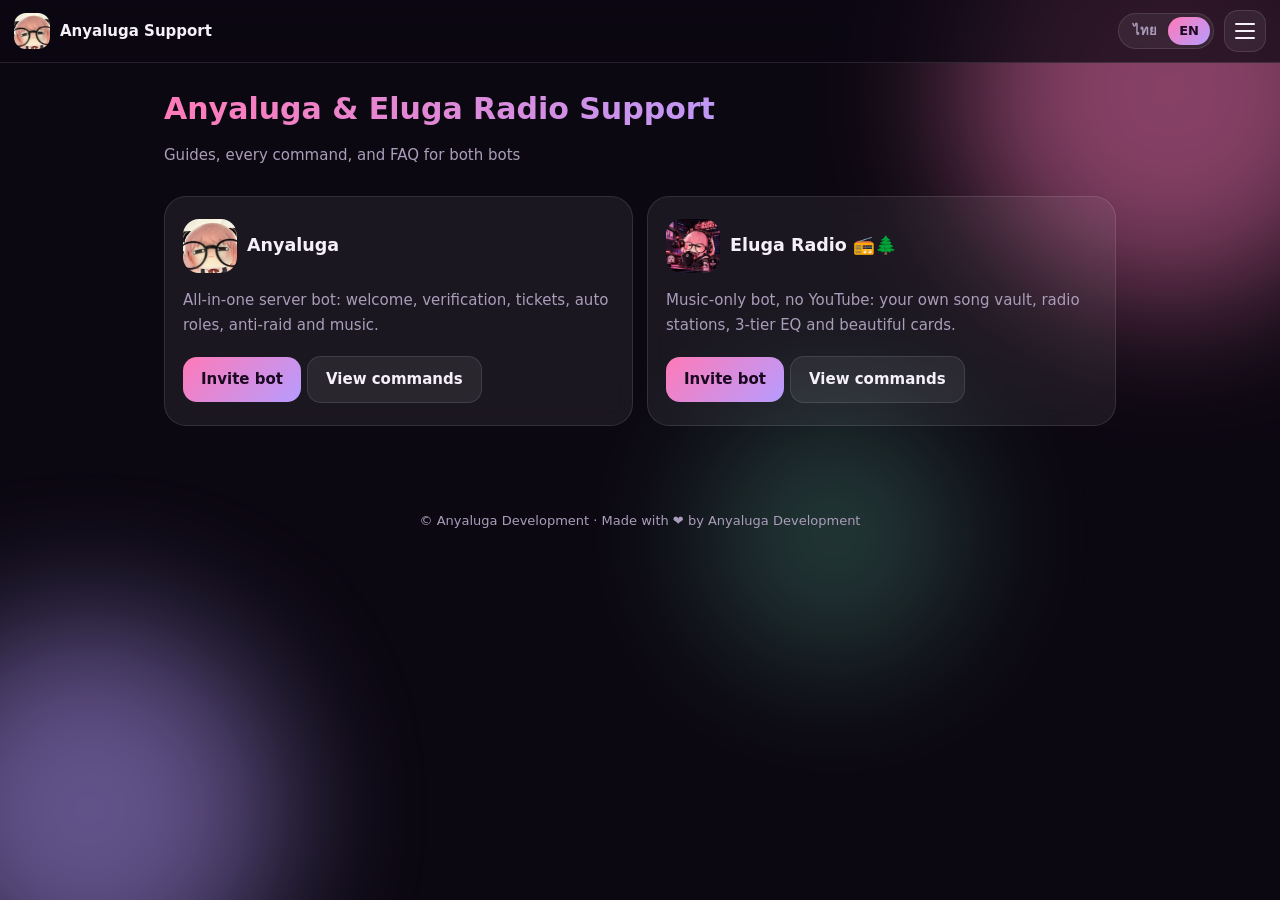
==== index.html @ 267abc9c "Add files via upload" ====
<!doctype html><html lang="th"><head><meta charset="utf-8"><meta name="viewport" content="width=device-width,initial-scale=1,viewport-fit=cover"><title>Anyaluga Support</title>
<link rel="icon" href="[data-uri]">
<style>
:root{--bg:#0c0812;--g:#ffffff10;--ln:#ffffff1c;--t:#f6f0fb;--m:#aa9dba;--a:#ff7ab8;--a2:#b69cff;--b:#7cf0c4;box-sizing:border-box}
*{box-sizing:border-box;-webkit-tap-highlight-color:transparent}html{scroll-behavior:smooth;height:100%}
body{margin:0;min-height:100%;background:var(--bg);color:var(--t);font:15px/1.65 system-ui,"Noto Sans Thai",sans-serif;overflow-x:hidden}
.bg{position:fixed;inset:0;z-index:-1;overflow:hidden}.bg i{position:absolute;border-radius:50%;filter:blur(70px);opacity:.5;animation:fl 16s ease-in-out infinite alternate}
.bg i:nth-child(1){width:420px;height:420px;background:#ff7ab8;top:-120px;right:-100px}.bg i:nth-child(2){width:380px;height:380px;background:#b69cff;bottom:-100px;left:-100px;animation-delay:-5s}.bg i:nth-child(3){width:260px;height:260px;background:#7cf0c4;top:45%;left:55%;opacity:.22;animation-delay:-9s}
@keyframes fl{to{transform:translate(-60px,50px) scale(1.18)}}
@keyframes in{from{opacity:0;transform:translateY(20px);filter:blur(6px)}to{opacity:1;transform:none;filter:none}}
@keyframes sh{to{background-position:200% 0}}@keyframes bob{50%{transform:translateY(-6px) rotate(-2deg)}}
header{position:fixed;top:0;left:0;right:0;z-index:30;display:flex;align-items:center;gap:10px;padding:calc(10px + env(safe-area-inset-top,0px)) 14px 10px;background:#0c0812b8;backdrop-filter:blur(16px);border-bottom:1px solid var(--ln)}
header .br{display:flex;align-items:center;gap:10px;font-weight:700;margin-right:auto;color:var(--t);text-decoration:none}header .br img{width:36px;height:36px;border-radius:12px;animation:bob 4s ease-in-out infinite}
#lang{display:flex;border:1px solid var(--ln);border-radius:99px;background:var(--g);padding:3px;cursor:pointer;color:var(--t);font:inherit}#lang b{padding:3px 11px;border-radius:99px;font-size:13px;color:var(--m);transition:.3s}#lang b.on{background:linear-gradient(135deg,var(--a),var(--a2));color:#1a0820}
#menu{width:42px;height:42px;border-radius:14px;border:1px solid var(--ln);background:var(--g);display:grid;place-content:center;gap:5px;cursor:pointer}#menu s{display:block;width:20px;height:2px;border-radius:2px;background:var(--t);transition:.35s}
.m #menu s:nth-child(1){transform:translateY(7px) rotate(45deg)}.m #menu s:nth-child(2){opacity:0}.m #menu s:nth-child(3){transform:translateY(-7px) rotate(-45deg)}
#drawer{position:fixed;top:0;right:0;bottom:0;width:min(82vw,320px);z-index:40;padding:calc(76px + env(safe-area-inset-top,0px)) 16px 20px;background:#150d1ff2;backdrop-filter:blur(22px);border-left:1px solid var(--ln);transform:translateX(105%);transition:transform .45s cubic-bezier(.2,.8,.2,1);display:flex;flex-direction:column;gap:8px}
.m #drawer{transform:none}#drawer a{display:flex;align-items:center;gap:12px;padding:13px 16px;border-radius:16px;color:var(--t);text-decoration:none;font-weight:600;background:var(--g);border:1px solid transparent;opacity:0;transform:translateX(24px);transition:.4s}
.m #drawer a{opacity:1;transform:none}.m #drawer a:nth-child(2){transition-delay:.05s}.m #drawer a:nth-child(3){transition-delay:.1s}.m #drawer a:nth-child(4){transition-delay:.15s}.m #drawer a:nth-child(5){transition-delay:.2s}
#drawer a.on{border-color:var(--a);background:#ff7ab81f}#drawer a s{text-decoration:none;font-size:20px}
#veil{position:fixed;inset:0;z-index:35;background:#0008;backdrop-filter:blur(3px);opacity:0;pointer-events:none;transition:.4s}.m #veil{opacity:1;pointer-events:auto}
main{max-width:980px;margin:auto;padding:84px 14px 60px}
.pg{display:none}.pg.on{display:block;animation:in .55s cubic-bezier(.2,.8,.2,1)}
.pg.on .card,.pg.on .dc,.pg.on details{animation:in .6s both}.pg.on :is(.card,.dc,details):nth-child(2){animation-delay:.08s}.pg.on :is(.card,.dc,details):nth-child(3){animation-delay:.16s}.pg.on :is(.card,.dc,details):nth-child(4){animation-delay:.24s}
.card{background:var(--g);border:1px solid var(--ln);border-radius:22px;padding:18px;margin:14px 0;backdrop-filter:blur(10px);transition:.35s}.g .card:hover{transform:translateY(-4px);border-color:#ff7ab866;box-shadow:0 14px 40px #ff7ab81f}
h1{font-size:30px;line-height:1.25;margin:.2em 0;background:linear-gradient(90deg,var(--a),var(--a2),var(--b),var(--a));background-size:200% 100%;-webkit-background-clip:text;background-clip:text;color:transparent;animation:sh 6s linear infinite}
h2{margin:.3em 0 .5em}h3{margin:.2em 0;display:flex;align-items:center;gap:10px}.m{color:var(--m)}
.g{display:grid;gap:14px;grid-template-columns:repeat(auto-fit,minmax(270px,1fr))}
.lg{width:54px;height:54px;border-radius:16px;object-fit:cover;animation:bob 4.5s ease-in-out infinite}
.btn{display:inline-block;background:linear-gradient(135deg,var(--a),var(--a2));color:#1a0820;padding:10px 18px;border-radius:14px;text-decoration:none;font-weight:700;margin:4px 6px 4px 0;transition:.3s}.btn:hover{transform:translateY(-2px) scale(1.03);box-shadow:0 8px 24px #ff7ab855}.btn.s{background:var(--g);color:var(--t);border:1px solid var(--ln)}
input{width:100%;padding:13px 15px;border-radius:14px;border:1px solid var(--ln);background:#0005;color:var(--t);font:inherit;margin-top:6px}input:focus{outline:0;border-color:var(--a)}
.cmd{border-top:1px solid #ffffff12;padding:10px 0;animation:in .4s both}.cmd code{color:var(--b);font-weight:700;word-break:break-all}.cmd i{font-style:normal;color:var(--m);font-size:13px}
.tag{font-size:11px;padding:1px 8px;border-radius:9px;background:#ff7ab824;color:var(--a);margin-left:6px}
.chips{display:flex;gap:7px;flex-wrap:wrap;margin:10px 0}.chips button{padding:6px 13px;border-radius:99px;border:1px solid var(--ln);background:var(--g);color:var(--t);cursor:pointer;font:inherit;font-size:13px;transition:.25s}.chips .on{background:linear-gradient(135deg,var(--a),var(--a2));color:#1a0820;border-color:transparent}
.dc{background:var(--g);border:1px solid var(--ln);border-radius:18px;padding:14px;max-width:440px}.dc .bar{border-left:4px solid var(--a);background:#0004;border-radius:8px;padding:10px 12px;margin-top:8px}.dc .u{font-weight:700}
.dc .bt{display:flex;gap:6px;margin-top:10px}.dc .bt span{background:#ffffff1a;border-radius:8px;padding:3px 11px;font-size:13px}.dc .bt .p{background:linear-gradient(135deg,var(--a),var(--a2));color:#1a0820}
.pr{height:5px;background:#ffffff22;border-radius:3px;margin:8px 0;overflow:hidden}.pr i{display:block;width:42%;height:100%;background:linear-gradient(90deg,var(--a),var(--a2));border-radius:3px;animation:pg 5s ease-in-out infinite alternate}@keyframes pg{to{width:88%}}
ol li{margin:7px 0}details summary{cursor:pointer}footer{text-align:center;color:var(--m);padding:10px 14px 40px;font-size:13px}
@media(prefers-reduced-motion:reduce){*{animation:none!important;transition:none!important}}
</style></head><body>
<div class="bg"><i></i><i></i><i></i></div>
<header><a class="br" href="#home"><img src="[data-uri]" alt=""><span>Anyaluga Support</span></a><button id="lang" aria-label="Language"></button><button id="menu" aria-label="Menu"><s></s><s></s><s></s></button></header>
<div id="veil"></div><div id="drawer"><a href="#home"><s>🏠</s><span data-t="nHome"></span></a><a href="#start"><s>🚀</s><span data-t="nStart"></span></a><a href="#cmd"><s>⌨️</s><span data-t="nCmd"></span></a><a href="#faq"><s>💬</s><span data-t="nFaq"></span></a><a href="#contact"><s>📮</s><span data-t="nContact"></span></a></div>
<main>
<section class="pg" id="home"><h1 data-t="h1"></h1><p class="m" data-t="sub"></p>
<div class="g">
<div class="card"><h3><img class="lg" src="[data-uri]">Anyaluga</h3><p class="m" data-t="dA"></p><a class="btn" href="https://discord.com/oauth2/authorize?client_id=1532922436503470170&permissions=271707184&scope=bot%20applications.commands" data-t="inv"></a><a class="btn s" href="#cmd" onclick="pick('A')" data-t="seeCmd"></a></div>
<div class="card"><h3><img class="lg" src="[data-uri]">Eluga Radio 📻🌲</h3><p class="m" data-t="dE"></p><a class="btn" href="https://discord.com/oauth2/authorize?client_id=1552625930252451850&permissions=3196928&scope=bot%20applications.commands" data-t="inv"></a><a class="btn s" href="#cmd" onclick="pick('E')" data-t="seeCmd"></a></div></div></section>

<section class="pg" id="start"><h2 data-t="hStart"></h2>
<div class="g"><div class="card"><h3>🌸 Anyaluga</h3><ol data-l="stA"></ol></div><div class="card"><h3>📻 Eluga Radio</h3><ol data-l="stE"></ol></div></div>
<h2 data-t="hDemo"></h2><p class="m" data-t="demoNote"></p>
<div class="g">
<div class="dc"><span class="u">🌸 Anyaluga</span> <small>BOT</small><div class="bar"><b>🎵 Now Playing</b><br>Sakura Night — Beluga<div class="pr"><i></i></div><small>01:24 / 03:20 · 🔁 Loop</small></div><div class="bt"><span>⏮</span><span class="p">⏯</span><span>⏭</span><span>🔁</span><span>⏹</span></div></div>
<div class="dc"><span class="u">📻 Eluga Radio</span> <small>BOT</small><div class="bar"><b>📻 Now Playing · pinewood</b><br>Lo-Fi Study Beat — Artist<div class="pr"><i></i></div><small>~~ aurora ~~ · 🎚 EQ: bass +4</small></div><div class="bt"><span>⏮</span><span class="p">⏯</span><span>⏭</span><span>🖼</span><span>⏹</span></div></div>
<div class="dc"><span class="u">🌸 Anyaluga</span> <small>BOT</small><div class="bar"><b>🎉 Welcome, @User!</b><br>You are member #128. Read the rules and verify to unlock channels.</div><div class="bt"><span class="p">✅ Verify</span><span>❓ Why?</span></div></div>
<div class="dc"><span class="u">🌸 Anyaluga</span> <small>BOT</small><div class="bar"><b>🎫 Support Ticket</b><br>Press the button to open a private ticket with staff.</div><div class="bt"><span class="p">🎫 Open ticket</span></div></div></div></section>

<section class="pg" id="cmd"><h2 data-t="hCmd"></h2>
<div class="chips" id="bots"></div><input id="q" data-p="search"><div class="chips" id="cats"></div><div class="card" id="list"></div></section>

<section class="pg" id="faq"><h2 data-t="hFaq"></h2><div id="faqs"></div></section>
<section class="pg" id="contact"><h2 data-t="hContact"></h2><div class="card"><p>Discord: <b>beluga0146240</b><br>X: <b>@Passakor_01</b><br>Email: <b>anyapassakorn.12@gmail.com</b></p></div></section>
</main><footer>© Anyaluga Development · <span data-t="foot"></span></footer>
<script>
const A=[["Stats", "stats", "ดูสถิติกิจกรรมของสมาชิก (ข้อความ/เวลาเสียง)", false, ["member"], "View a member's activity stats (messages / voice time)"], ["Stats", "leaderboard", "ดูอันดับสมาชิกที่ active สุดในเซิร์ฟ", false, ["metric"], "See the most active members in the server"], ["Security", "antiraid-config", "ตั้งค่าระบบป้องกัน Raid", true, ["join_threshold", "window_seconds", "min_account_age_days", "alert_channel"], "Configure anti-raid protection"], ["Assets", "asset-upload", "อัปโหลดไฟล์ (รูป/ฟอนต์/config) เก็บถาวร", true, ["file", "label"], "Upload a file (image / font / config) for permanent storage"], ["Assets", "asset-list", "ดูรายชื่อไฟล์ที่อัปโหลดไว้ทั้งหมด", false, [], "List all uploaded files"], ["Assets", "asset-delete", "ลบไฟล์ที่อัปโหลดไว้", true, ["file_id"], "Delete an uploaded file"], ["Auto Role", "autorole-set", "ตั้งค่ายศตามจำนวนวันในเซิร์ฟ", true, ["days", "role", "label"], "Set a role granted after a number of days in the server"], ["Auto Role", "autorole-mode", "เลือกโหมด: แจกอัตโนมัติ หรือ ให้กดรับเอง", true, ["mode"], "Choose mode: auto-assign, or members claim the role themselves"], ["Auto Role", "autorole-post-claim", "โพสต์ปุ่มรับยศในห้องนี้", true, [], "Post the role-claim button in this channel"], ["Command Perms", "cmdperm-grant", "อนุญาตให้ยศนี้ใช้คำสั่งที่ระบุได้", true, ["command", "role"], "Allow a role to use a specific command"], ["Command Perms", "cmdperm-revoke", "เอาสิทธิ์การใช้คำสั่งของยศนี้ออก", true, ["command", "role"], "Remove a role's permission to use a command"], ["Command Perms", "cmdperm-grant-bulk", "ให้ยศนี้ใช้ได้หลายคำสั่งพร้อมกันในครั้งเดียว", true, ["role", "commands"], "Let one role use several commands at once"], ["Command Perms", "cmdperm-grant-multi", "ให้หลายยศใช้ได้หลายคำสั่งพร้อมกันในรอบเดียว", true, ["commands"], "Let several roles use several commands in one go"], ["Command Perms", "cmdperm-list", "ดูว่ายศไหนถูกให้สิทธิ์ใช้คำสั่งนี้บ้าง", false, ["command"], "See which roles may use this command"], ["Command Perms", "cmdperm-list-all", "ดูสิทธิ์คำสั่งทั้งหมดที่ตั้งไว้ในเซิร์ฟนี้", false, [], "See all command permissions set in this server"], ["Panel", "beluga-panel", "เปิด Control Panel เปิด/ปิดระบบต่าง ๆ", true, [], "Open the Control Panel to switch each system on/off"], ["Fonts", "font-list", "ดูรายชื่อฟอนต์ทั้งหมดที่มีให้ใช้", false, [], "List every available font"], ["Fonts", "font-preview", "ดูตัวอย่างข้อความด้วยฟอนต์ที่เลือก", false, ["text", "font", "color", "background"], "Preview text in a chosen font"], ["Force", "force-sync-roles", "⚡ บังคับตรวจเช็คและแจกยศ Auto Role ย้อนหลังให้สมาชิกทุกคน", true, [], "Force-check and retroactively grant Auto Roles to every member"], ["Force", "force-overwrite-welcome", "⚡ ลบข้อความต้อนรับเก่าในห้องนี้แล้วโพสต์เวอร์ชันล่าสุดทับ", true, ["limit"], "Delete old welcome messages in this channel and repost the latest"], ["Force", "force-reset-config", "⚡ คืนค่าโรงงานทุกระบบของเซิร์ฟนี้ (ล้างการตั้งค่าทั้งหมด แอดมินเท่านั้น)", true, ["confirm"], "Factory-reset every system in this server (wipes all settings)"], ["Goodbye", "goodbye-editor", "เปิดหน้าต่างแก้ไข embed อำลา", true, [], "Open the goodbye embed editor"], ["Goodbye", "goodbye-set-channel", "ตั้งห้องที่จะโพสต์ข้อความอำลา", true, ["channel"], "Set the channel for goodbye messages"], ["Goodbye", "goodbye-add-image", "🎲 เพิ่มรูป/GIF เข้าคลังอำลา (มีหลายรูป = สุ่มใช้ทุกครั้งที่มีคนออก)", true, ["url"], "Add an image/GIF to the goodbye pool (several = random each time someone leaves)"], ["Goodbye", "goodbye-list-images", "ดูรายชื่อรูป/GIF ทั้งหมดในคลังอำลา", false, [], "List all images/GIFs in the goodbye pool"], ["Goodbye", "goodbye-remove-image", "ลบรูปออกจากคลังอำลาตามลำดับที่ (ดูจาก /goodbye-list-images)", false, ["index"], "Remove an image from the goodbye pool by its number"], ["Info", "info", "ดูประวัติและสถานะการทำงานของบอทตัวนี้", false, [], "View the bot's history and status"], ["Info", "info-edit", "แก้ไขข้อมูลบอท (เปิดฟอร์มกรอกรหัสยืนยันแบบส่วนตัว)", false, [], "Edit bot info (private verification-code form)"], ["Info", "info-set-created-here", "ตั้งวันที่เริ่มพัฒนาโปรเจกต์ = วันที่สร้างเซิร์ฟเวอร์นี้ (ใช้ในเซิร์ฟเวอร์หลักของโปรเจกต์)", false, [], "Set the project start date to this server's creation date (use in the project's main server)"], ["Info", "info-list-changelog", "ดู changelog ทั้งหมดพร้อมเลข index", false, [], "View the full changelog with index numbers"], ["Info", "join-dm-preview", "ดูตัวอย่าง DM ทักทายที่บอทส่งตอนถูกเชิญ (ส่งให้คุณทาง DM)", false, [], "Preview the greeting DM the bot sends when invited (sent to you by DM)"], ["Music", "addsong", "เพิ่มเพลงเข้าคลัง (ลิงก์ไฟล์เสียงตรง)", false, ["name", "url", "thumbnail"], "Add a song to the library (direct audio link)"], ["Music", "addsongfromvideo", "แนบวิดีโอ/เสียง บอทตัดเสียง+จับภาพนิ่งเป็นปกให้ แล้วเก็บเข้าคลัง (ลิงก์ไม่หมดอายุ)", false, ["name", "video", "thumbnail_time"], "Attach a video/audio file; the bot extracts the sound and a cover frame and stores it (link never expires)"], ["Music", "removesong", "ลบเพลงออกจากคลัง", false, ["name"], "Remove a song from the library"], ["Music", "songlist", "ดูรายชื่อเพลงทั้งหมดในคลัง", false, [], "List every song in the library"], ["Music", "play", "เล่นเพลงจากคลัง หรือลิงก์ไฟล์เสียงตรง", false, ["query"], "Play a library song or a direct audio link"], ["Music", "skip", "ข้ามเพลงไปเพลงต่อไปในคิว", false, [], "Skip to the next song in the queue"], ["Music", "pause", "พักเพลงที่กำลังเล่นไว้ชั่วคราว", false, [], "Pause the current song"], ["Music", "resume", "เล่นเพลงที่พักไว้ต่อ", false, [], "Resume a paused song"], ["Music", "stop", "หยุดเพลง ล้างคิว แล้วออกจากห้องเสียง", false, [], "Stop, clear the queue and leave the voice channel"], ["Music", "queue", "ดูคิวเพลงที่รออยู่", false, [], "View the waiting queue"], ["Music", "nowplaying", "ดูว่ากำลังเล่นเพลงอะไรอยู่ (โพสต์ panel ใหม่)", false, [], "See what is playing now (posts a fresh panel)"], ["Music", "eq", "ตั้งค่า EQ ด้วยพรีเซ็ตสำเร็จรูป หรือปรับเบส/แหลมเอง", false, ["preset", "bass", "treble"], "Set EQ with a ready-made preset, or adjust bass/treble yourself"], ["Music", "eqmenu", "เปิดเมนู EQ แบบ interactive เลือก/ปรับได้เลย", false, [], "Open the interactive EQ menu"], ["Music", "settheme", "ตั้งสีธีม embed ของบอทในเซิร์ฟเวอร์นี้", false, ["color"], "Set the bot's embed theme colour in this server"], ["Music", "thememenu", "เปิดเมนูตั้งสีธีมแบบ interactive เลือก/ใส่ hex เองได้เลย", false, [], "Open the interactive theme-colour menu (pick one or enter your own hex)"], ["Music", "volume", "ปรับระดับเสียง (0-200)", false, ["level"], "Adjust volume (0-200)"], ["Music", "leave", "ออกจากห้องเสียง (ไม่ล้างคิว)", false, [], "Leave the voice channel (keeps the queue)"], ["Music", "ffmpeginfo", "ดูข้อมูล FFmpeg ที่ติดตั้ง", true, [], "Show the installed FFmpeg info"], ["Channel Perms", "permission-set", "ตั้งสิทธิ์ของยศในห้องต่างๆ ทั้งเซิร์ฟหรือเฉพาะหมวดหมู่", true, ["role", "permission", "value", "category"], "Set a role's permission in channels, server-wide or per category"], ["Channel Perms", "permission-set-bulk", "ตั้งสิทธิ์ยศได้หลายหมวดหมู่พร้อมกันในคำสั่งเดียว", true, ["role", "permission", "value"], "Set a role's permission across several categories in one command"], ["Channel Perms", "permission-set-multi", "ตั้งหลายสิทธิ์พร้อมกันให้ยศในคำสั่งเดียว เช่น ดูห้อง+ส่งข้อความ+แนบไฟล์", true, ["role", "value", "category"], "Set several permissions for a role at once, e.g. view channel + send messages + attach files"], ["Channel Perms", "permission-view", "ดูว่ายศนี้มีสิทธิ์พิเศษ (override) ในห้องไหนบ้าง", false, ["role"], "See which channels a role has special (override) permissions in"], ["Rules", "rules-editor", "เปิดหน้าต่างแก้ไขกฎ", true, [], "Open the rules editor"], ["Rules", "rules-post", "โพสต์ข้อความกฎในห้องนี้ (ผูกไว้เพื่ออัปเดตอัตโนมัติในอนาคต)", false, [], "Post the rules in this channel (linked so it auto-updates later)"], ["Theme", "theme-set-color", "ตั้งสีหลักให้ทุกระบบพร้อมกัน (welcome, goodbye, verify, rules, ticket, music)", true, ["hex_color"], "Set one main colour for every system at once (welcome, goodbye, verify, rules, ticket, music)"], ["Theme", "theme-view", "ดูสีปัจจุบันของทุกระบบในเซิร์ฟนี้", false, [], "See the current colour of every system in this server"], ["Ticket", "ticket-setup", "ตั้งค่าระบบตั๋ว: หมวดหมู่ที่จะสร้างห้องตั๋ว + ยศทีมงานที่เห็นตั๋วได้", true, ["category", "support_role"], "Set up tickets: category for ticket channels + staff role that can see them"], ["Ticket", "ticket-remove-support-role", "เอายศทีมงานออกจากระบบตั๋ว", true, ["role"], "Remove a staff role from the ticket system"], ["Ticket", "ticket-panel", "โพสต์แผงเปิดตั๋วในห้องนี้", true, [], "Post the ticket-opening panel in this channel"], ["Ticket", "ticket-editor", "แก้ข้อความ/สีของแผงเปิดตั๋วและข้อความต้อนรับในห้องตั๋ว", true, ["title", "description", "color", "welcome_text"], "Edit the ticket panel text/colour and the welcome text inside tickets"], ["Verify", "verify-set-role", "ตั้งยศที่จะมอบให้หลังยืนยันตัวตน", true, [], "Set the role given after verification"], ["Verify", "verify-set-explain", "แก้ไขข้อความ 'ทำไมต้องยืนยัน'", true, [], "Edit the \"why verify\" text"], ["Verify", "verify-set-banner", "ตั้งภาพประกอบ (banner) ด้านบนแผงยืนยันตัวตน", true, ["image"], "Set the banner image at the top of the verify panel"], ["Verify", "verify-set-color", "ตั้งสี hex ของแผงยืนยันตัวตน", true, ["hex_color"], "Set the verify panel's hex colour"], ["Verify", "verify-set-emoji", "ตั้งอีโมจิของปุ่มยืนยันตัวตน/ปุ่มคำถาม", true, ["confirm_emoji", "explain_emoji"], "Set the emoji of the verify / question buttons"], ["Verify", "verify-setup-gate", "🚪 สร้างห้องยืนยันตัวตน+กฎอัตโนมัติ และล็อกไม่ให้คนที่ยังไม่มียศเห็นห้องอื่นเลย", true, ["verified_role"], "Auto-create the verify + rules channels and lock all other channels from members without the role"], ["Verify", "verify-post-panel", "โพสต์แผงปุ่มยืนยันตัวตนในห้องนี้", true, [], "Post the verify button panel in this channel"], ["Welcome", "welcome-editor", "เปิดหน้าต่างแก้ไข embed ต้อนรับ", true, [], "Open the welcome embed editor"], ["Welcome", "welcome-set-channel", "ตั้งห้องที่จะโพสต์ข้อความต้อนรับ", true, ["channel"], "Set the channel for welcome messages"], ["Welcome", "welcome-add-image", "🎲 เพิ่มรูป/GIF เข้าคลังต้อนรับ (มีหลายรูป = สุ่มใช้ทุกครั้งที่มีคนเข้า)", true, ["url"], "Add an image/GIF to the welcome pool (several = random each time someone joins)"], ["Welcome", "welcome-list-images", "ดูรายชื่อรูป/GIF ทั้งหมดในคลังต้อนรับ", false, [], "List all images/GIFs in the welcome pool"], ["Welcome", "welcome-remove-image", "ลบรูปออกจากคลังต้อนรับตามลำดับที่ (ดูจาก /welcome-list-images)", false, ["index"], "Remove an image from the welcome pool by its number"], ["Welcome", "welcome-set-author", "ตั้งช่อง Author (ชื่อ+ไอคอนเล็กด้านบน embed)", true, ["name", "icon_url"], "Set the Author line (small name + icon on top of the embed)"], ["Welcome", "welcome-set-footer", "ตั้งช่อง Footer (ข้อความเล็กด้านล่าง embed)", true, ["text", "icon_url"], "Set the Footer (small text at the bottom of the embed)"], ["Welcome", "welcome-add-field", "เพิ่มช่องข้อมูลย่อยใน embed (สูงสุด 3 ช่อง)", true, ["name", "value", "inline"], "Add a sub-field to the embed (max 3)"], ["Welcome", "welcome-clear-fields", "ลบช่องข้อมูลย่อยทั้งหมดออก", true, [], "Remove all sub-fields"], ["Welcome", "welcome-set-extra-embed", "ตั้ง embed ที่สองต่อท้าย เช่น แยกกฎ/ลิงก์ห้องสำคัญ", true, ["title", "description"], "Set a second embed, e.g. for rules or important-channel links"], ["Welcome", "welcome-composite-config", "ปรับตำแหน่ง avatar/ข้อความ และกรอบของรูป composite", true, ["avatar_position", "avatar_size", "text_position", "border_color", "border_width"], "Adjust avatar/text position and the border of the composite image"], ["Welcome", "welcome-set-delay", "หน่วงเวลาก่อนส่งข้อความต้อนรับ", true, ["seconds"], "Delay before sending the welcome message"], ["Welcome", "welcome-toggle-dm", "เปิด/ปิดการส่ง DM ต้อนรับแยกจากที่โพสต์ในห้อง", true, ["enabled"], "Turn the separate welcome DM on/off"], ["Welcome", "welcome-stats", "ดูจำนวนครั้งที่ส่งข้อความต้อนรับไปแล้ว", false, [], "See how many welcome messages have been sent"], ["Welcome", "welcome-save-preset", "บันทึกดีไซน์ต้อนรับปัจจุบันเป็น preset ไว้สลับใช้", true, ["name"], "Save the current welcome design as a preset to switch back to later"], ["Welcome", "welcome-load-preset", "โหลด preset ที่บันทึกไว้มาใช้ทันที", true, ["name"], "Load a saved preset immediately"], ["Welcome", "welcome-list-presets", "ดูรายชื่อ preset ทั้งหมดที่บันทึกไว้", false, [], "List all saved presets"], ["Welcome", "welcome-delete-preset", "ลบ preset ที่บันทึกไว้", true, ["name"], "Delete a saved preset"], ["Welcome", "welcome-image-set-background", "ตั้งรูปพื้นหลังสำหรับ Welcome Image", true, ["image"], "Set the background image for the Welcome Image"], ["Welcome", "welcome-image-config", "ปรับแต่งข้อความ/ฟอนต์/avatar บน Welcome Image", true, ["font", "text", "color", "font_size", "text_position", "avatar_enabled", "avatar_size", "avatar_position"], "Customise text, font and avatar on the Welcome Image"], ["Welcome", "welcome-image-toggle", "เปิด/ปิดการใช้ Welcome Image แทน image_url ปกติ", true, ["enabled"], "Use the Welcome Image instead of the normal image_url (on/off)"], ["Welcome", "welcome-image-preview", "ดูตัวอย่าง Welcome Image ปัจจุบัน", false, [], "Preview the current Welcome Image"], ["Welcome", "welcome-wizard", "🧙 ออกแบบข้อความต้อนรับแบบ step-by-step ทีละขั้น", true, [], "Design the welcome message step by step with a wizard"]],E=[["Player", "play", "เล่นเพลงจากคลัง หรือลิงก์สตรีมตรง (ไม่รองรับ YouTube)", false, ["query"], "Play a library song or a direct stream link (YouTube is not supported)"], ["Player", "playfile", "เล่นไฟล์เสียงที่แนบมา", false, ["file"], "Play an attached audio file"], ["Player", "radio", "เปิดโหมดวิทยุ: สุ่มเพลงจากคลังไม่จบ", false, [], "Radio mode: endlessly shuffle songs from the library"], ["Player", "pause", "หยุด/เล่นต่อ", false, [], "Pause / resume"], ["Player", "skip", "ข้ามเพลง", false, [], "Skip the song"], ["Player", "stop", "หยุดและออกจากห้อง", false, [], "Stop and leave the channel"], ["Player", "shuffle", "สับคิว", false, [], "Shuffle the queue"], ["Player", "loop", "วนเพลง", false, ["mode"], "Repeat mode"], ["Player", "volume", "ระดับเสียง 0-300 (เกิน 100 = บูสต์เสียงจริง มีลิมิตเตอร์กันแตกให้)", false, ["level"], "Volume 0-300 (above 100 is a real boost, with a limiter to prevent clipping)"], ["Player", "queue", "ดูคิว", false, [], "View the queue"], ["Player", "nowplaying", "ส่งแผงควบคุมใหม่", false, [], "Post a fresh control panel"], ["Song", "song edit", "ตั้งชื่อ/ศิลปิน/ปกเพลง (ไม่ใส่ชื่อเพลง = เพลงที่กำลังเล่น)", false, ["name", "title", "artist", "cover", "cover_url", "clear_cover", "reset"], "Set title / artist / cover (leave the name empty = the song now playing)"], ["Player", "addsong", "เพิ่มเพลงเข้าคลังด้วยลิงก์ไฟล์เสียงตรง", true, ["name", "url", "artist", "cover"], "Add a song to the library by direct audio link (needs Manage Server)"], ["Player", "addsongfromvideo", "แนบวิดีโอ/เสียง บอทตัดเสียงเก็บเข้าคลัง (ลิงก์ไม่หมดอายุ)", false, ["name", "file", "artist", "cover"], "Attach a video/audio file; the bot extracts the sound into the library (link never expires)"], ["Player", "removesong", "ลบเพลงออกจากคลัง", true, ["name"], "Remove a song from the library (needs Manage Server)"], ["Player", "songlist", "ดูเพลงในคลัง", false, [], "List the songs in the library"], ["Station", "station add", "บันทึกสถานี", true, ["name", "url"], "Save a station (needs Manage Server)"], ["Station", "station remove", "ลบสถานี", true, ["name"], "Remove a station (needs Manage Server)"], ["Station", "station play", "เล่นสถานีที่บันทึกไว้", false, ["name"], "Play a saved station"], ["Tune", "tune theme", "เลือกธีม", false, ["name"], "Choose a theme"], ["Tune", "tune color", "สี embed เอง เช่น #7a1616 (พิมพ์ reset เพื่อกลับธีม)", false, ["hex"], "Set a custom embed colour, e.g. #7a1616 (type reset to go back to the theme)"], ["Tune", "tune fx", "เลือกฟิลเตอร์เสียง", false, ["preset"], "Choose an audio filter"], ["Tune", "tune cover_tint", "ให้สีการ์ด Now Playing เปลี่ยนตามสีของปกเพลง", false, ["on"], "Make the Now Playing card colour follow the song's cover"], ["Tune", "tune eq_basic", "ปรับเสียงง่าย ๆ: เบส/เสียงร้อง/แหลม", false, ["bass", "vocal", "treble"], "Simple tone control: bass / vocal / treble"], ["Tune", "tune eq_pro", "EQ 11 แบนด์ละเอียด (Pro)", false, ["band", "gain"], "Detailed 11-band EQ (Pro)"], ["Tune", "tune preamp", "เกนโดยรวมก่อนเข้า EQ (-20 ถึง +20 dB)", false, ["gain"], "Overall gain before the EQ (-20 to +20 dB)"], ["Tune", "tune eq_advanced", "⚠ Advanced: compressor/reverb/width/filters/deesser/loudness — อาจทำให้เสียงเพี้ยนได้", false, ["compressor", "reverb", "width", "normalize", "highpass", "lowpass", "shelf_ends", "deesser", "loudness_lufs"], "Advanced: compressor / reverb / width / filters / de-esser / loudness — may distort the sound"], ["Tune", "tune eq", "เปิดแผงปรับ EQ แบบอินเทอร์แอคทีฟ (Basic/Pro/Advanced)", false, [], "Open the interactive EQ panel (Basic / Pro / Advanced)"], ["Tune", "tune eq_show", "ดูค่าปรับเสียงทั้งหมดตอนนี้", false, [], "Show all current audio settings"], ["Tune", "tune eq_reset", "รีเซ็ตการปรับเสียงทั้งหมด", false, [], "Reset all audio adjustments"], ["Tune", "tune eq_export", "ส่งออกค่าปรับเสียงเป็นโค้ด แชร์ให้เซิร์ฟเวอร์อื่นได้", false, [], "Export your audio settings as a code to share with other servers"], ["Tune", "tune eq_import", "นำเข้าโค้ดพรีเซ็ตเสียงจาก /tune eq_export", false, ["code"], "Import an audio preset code from /tune eq_export"], ["Tune", "tune bg", "พื้นหลังเคลื่อนไหวบนการ์ด Now Playing (อัปเดตทุก ~5 วิ)", false, ["name"], "Animated background on the Now Playing card (updates about every 5 s)"], ["Tune", "tune rescan", "สแกนโฟลเดอร์เพลงใหม่", false, [], "Rescan the music folder"], ["Tune", "tune about", "ข้อมูลระบบ / เวอร์ชัน FFmpeg", false, [], "System info / FFmpeg version"], ["Tune", "tune profile", "สรุปการตั้งค่าทั้งหมดของเซิร์ฟเวอร์นี้", false, [], "Summary of all settings for this server"], ["Card", "card layout", "เลือกโครงหน้าตาการ์ดเพลง", false, ["name"], "Choose the music card layout"], ["Card", "card barstyle", "เลือกสไตล์แถบเวลาเพลง", false, ["name"], "Choose the progress-bar style"], ["Card", "card footer", "แสดงบรรทัดธีมท้ายการ์ดหรือไม่", false, ["show"], "Show or hide the theme line at the bottom of the card"], ["Card", "card reset", "รีเซ็ตการ์ดกลับค่าเริ่มต้น (classic)", false, [], "Reset the card to default (classic)"]];
const T={th:{nHome:"หน้าแรก",nStart:"เริ่มใช้งาน",nCmd:"คำสั่ง",nFaq:"คำถามที่พบบ่อย",nContact:"ติดต่อ",h1:"ศูนย์ช่วยเหลือ Anyaluga & Eluga Radio",sub:"คู่มือการใช้งาน คำสั่งทั้งหมด และคำถามที่พบบ่อย ของบอททั้งสองตัว",dA:"บอทจัดการเซิร์ฟเวอร์ครบวงจร: ต้อนรับ ยืนยันตัวตน ตั๋ว ยศอัตโนมัติ กันเรด และเพลง",dE:"บอทเพลงล้วน ไม่ใช้ YouTube: คลังเพลงของตัวเอง สถานีวิทยุ EQ 3 ระดับ และการ์ดสวย ๆ",inv:"เชิญบอท",seeCmd:"ดูคำสั่ง",hStart:"เริ่มใช้งานใน 5 ขั้นตอน",hDemo:"ตัวอย่างหน้าตา",demoNote:"ภาพด้านล่างเป็นภาพจำลอง (mockup) เพื่อให้เห็นภาพรวม — ภาพจริงจากบอทจะมาแทนที่ภายหลัง",hCmd:"คำสั่งทั้งหมด",search:"ค้นหาคำสั่ง เช่น play, welcome, ticket…",all:"ทั้งหมด",adm:"ต้องมีสิทธิ์ Manage Server",hFaq:"คำถามที่พบบ่อย",hContact:"ติดต่อเรา",foot:"สร้างด้วย ❤️ โดย Anyaluga Development",none:"ไม่พบคำสั่ง",
stA:["กดปุ่ม <b>เชิญบอท</b> แล้วเลือกเซิร์ฟเวอร์ของคุณ","รัน <code>/verify-setup-gate</code> สร้างห้องยืนยัน+กฎให้อัตโนมัติ","ตั้งต้อนรับด้วย <code>/welcome-editor</code> และ <code>/welcome-set-channel</code>","ตั้งยศตามอายุสมาชิก <code>/autorole-set</code> และกันเรด <code>/antiraid-config</code>","เปิดระบบตั๋ว <code>/ticket-setup</code> + <code>/ticket-panel</code> แล้วเช็คทุกระบบที่ <code>/beluga-panel</code>"],
stE:["กดปุ่ม <b>เชิญบอท</b> (ไม่ต้องใช้ intent พิเศษ)","เข้าห้องเสียง แล้วพิมพ์ <code>/play</code> พร้อมชื่อเพลงในคลังหรือลิงก์ไฟล์เสียงตรง","เพิ่มเพลงเข้าคลังด้วย <code>/addsong</code> หรือ <code>/addsongfromvideo</code>","แต่งการ์ดด้วย <code>/tune theme</code> และ <code>/card layout</code>","ปรับเสียงด้วย <code>/tune eq</code> — หรือใช้เว็บแดชบอร์ดเพื่อปรับละเอียดบนมือถือ"],
faq:[["ทำไมสั่ง Eluga เล่นลิงก์ YouTube ไม่ได้?","ตั้งใจบล็อกไว้ — Eluga เล่นเฉพาะไฟล์ของคุณ ลิงก์ไฟล์เสียงตรง และสถานี Icecast/Shoutcast/HLS"],["คำสั่งขึ้นว่า “The application did not respond”","โดยมากคือ Discord จำกัดอัตรา (429) ชั่วคราว รอสักครู่แล้วลองใหม่"],["ใครใช้คำสั่งตั้งค่าได้บ้าง?","คนที่มีสิทธิ์ Manage Server หรือยศที่ได้รับอนุญาตผ่าน /cmdperm-grant (Anyaluga)"],["เพลง “ทุกเซิร์ฟเวอร์” ของ Eluga ต้องทำอย่างไร?","ตั้งเป็น All servers ในแดชบอร์ด แล้วรอเจ้าของบอทอนุมัติ จะขึ้นหน้า Market"],["แชร์เพลงต้องระวังอะไร?","แชร์เฉพาะเพลงที่คุณเป็นเจ้าของหรือมีสิทธิ์ใช้งาน"]]},
en:{nHome:"Home",nStart:"Get started",nCmd:"Commands",nFaq:"FAQ",nContact:"Contact",h1:"Anyaluga & Eluga Radio Support",sub:"Guides, every command, and FAQ for both bots",dA:"All-in-one server bot: welcome, verification, tickets, auto roles, anti-raid and music.",dE:"Music-only bot, no YouTube: your own song vault, radio stations, 3-tier EQ and beautiful cards.",inv:"Invite bot",seeCmd:"View commands",hStart:"Get started in 5 steps",hDemo:"What it looks like",demoNote:"Images below are mockups for illustration — real screenshots will replace them later.",hCmd:"All commands",search:"Search commands, e.g. play, welcome, ticket…",all:"All",adm:"Requires Manage Server",hFaq:"FAQ",hContact:"Contact",foot:"Made with ❤️ by Anyaluga Development",none:"No commands found",
stA:["Press <b>Invite bot</b> and pick your server","Run <code>/verify-setup-gate</code> to auto-create the verify + rules channels","Set up welcome with <code>/welcome-editor</code> and <code>/welcome-set-channel</code>","Set age-based roles with <code>/autorole-set</code> and protect with <code>/antiraid-config</code>","Open tickets with <code>/ticket-setup</code> + <code>/ticket-panel</code>, then review systems in <code>/beluga-panel</code>"],
stE:["Press <b>Invite bot</b> (no privileged intents needed)","Join a voice channel and run <code>/play</code> with a vault song name or a direct audio link","Add songs with <code>/addsong</code> or <code>/addsongfromvideo</code>","Style the card with <code>/tune theme</code> and <code>/card layout</code>","Tune audio with <code>/tune eq</code> — or use the web dashboard for fine control on mobile"],
faq:[["Why can't Eluga play YouTube links?","It's blocked on purpose — Eluga plays your own files, direct audio links and Icecast/Shoutcast/HLS stations."],["“The application did not respond”","Usually a temporary Discord rate limit (429). Wait a moment and retry."],["Who can run setup commands?","Members with Manage Server, or roles granted via /cmdperm-grant (Anyaluga)."],["How do I share a song with all servers on Eluga?","Set it to All servers in the dashboard, then wait for the owner's approval — it then appears on the Market."],["What should I watch out for when sharing?","Only share music you own or are licensed to use."]]}};
const CAT={"Welcome":["ต้อนรับ","Welcome"],"Goodbye":["อำลา","Goodbye"],"Verify":["ยืนยันตัวตน","Verify"],"Rules":["กฎ","Rules"],"Security":["ความปลอดภัย","Security"],"Auto Role":["ยศอัตโนมัติ","Auto Role"],"Ticket":["ตั๋ว","Tickets"],"Stats":["สถิติ","Stats"],"Music":["เพลง","Music"],"Assets":["ไฟล์","Assets"],"Fonts":["ฟอนต์","Fonts"],"Channel Perms":["สิทธิ์ห้อง","Channel perms"],"Command Perms":["สิทธิ์คำสั่ง","Command perms"],"Panel":["แผงควบคุม","Panel"],"Force":["ฉุกเฉิน","Emergency"],"Theme":["ธีม","Theme"],"Info":["ข้อมูลบอท","Bot info"],"Player":["เครื่องเล่น","Player"],"Song":["เพลง","Song"],"Station":["สถานี","Stations"],"Tune":["ปรับแต่งเสียง/หน้าตา","Tune"],"Card":["การ์ด","Card"]};
let L=(navigator.language||"th").startsWith("th")?"th":"en",bot="A",cat="";
const $=s=>document.querySelector(s);
function render(){document.documentElement.lang=L;$("#lang").innerHTML=`<b class="${L=="th"?"on":""}">ไทย</b><b class="${L=="en"?"on":""}">EN</b>`;
document.querySelectorAll("[data-t]").forEach(e=>e.textContent=T[L][e.dataset.t]);
document.querySelectorAll("[data-l]").forEach(e=>e.innerHTML=T[L][e.dataset.l].map(x=>"<li>"+x+"</li>").join(""));
$("#q").placeholder=T[L].search;
$("#faqs").innerHTML=T[L].faq.map(f=>`<details class="card"><summary><b>${f[0]}</b></summary><p class="m">${f[1]}</p></details>`).join("");
const D=bot=="A"?A:E,cs=[...new Set(D.map(x=>x[0]))];
$("#bots").innerHTML=`<button class="${bot=="A"?"on":""}" onclick="pick('A')">🌸 Anyaluga (${A.length})</button><button class="${bot=="E"?"on":""}" onclick="pick('E')">📻 Eluga Radio (${E.length})</button>`;
$("#cats").innerHTML=`<button class="${cat?"":"on"}" onclick="cat='';render()">${T[L].all}</button>`+cs.map(c=>`<button class="${cat==c?"on":""}" onclick="cat='${c}';render()">${(CAT[c]||[c,c])[L=="th"?0:1]}</button>`).join("");
const q=$("#q").value.toLowerCase();
const r=D.filter(x=>(!cat||x[0]==cat)&&(x[1]+x[2]+x[5]).toLowerCase().includes(q));
$("#list").innerHTML=r.length?r.map(x=>`<div class="cmd"><code>/${x[1]}</code>${x[3]?`<span class="tag">${T[L].adm}</span>`:""}${x[4].length?` <i>${x[4].join(" · ")}</i>`:""}<br><span class="m">${L=="th"?x[2]:x[5]}</span></div>`).join(""):T[L].none}
function pick(b){bot=b;cat="";render()}
const cm=()=>document.body.classList.remove("m");$("#menu").onclick=()=>document.body.classList.toggle("m");$("#veil").onclick=cm;
function go(){let h=(location.hash||"#home").slice(1),e=document.getElementById(h);if(!e||!e.classList.contains("pg"))h="home";document.querySelectorAll(".pg").forEach(s=>s.classList.toggle("on",s.id==h));document.querySelectorAll("#drawer a").forEach(a=>a.classList.toggle("on",a.getAttribute("href")=="#"+h));cm();scrollTo(0,0)}
addEventListener("hashchange",go);go();
$("#lang").onclick=()=>{L=L=="th"?"en":"th";render()};$("#q").oninput=render;render();
</script></body></html>
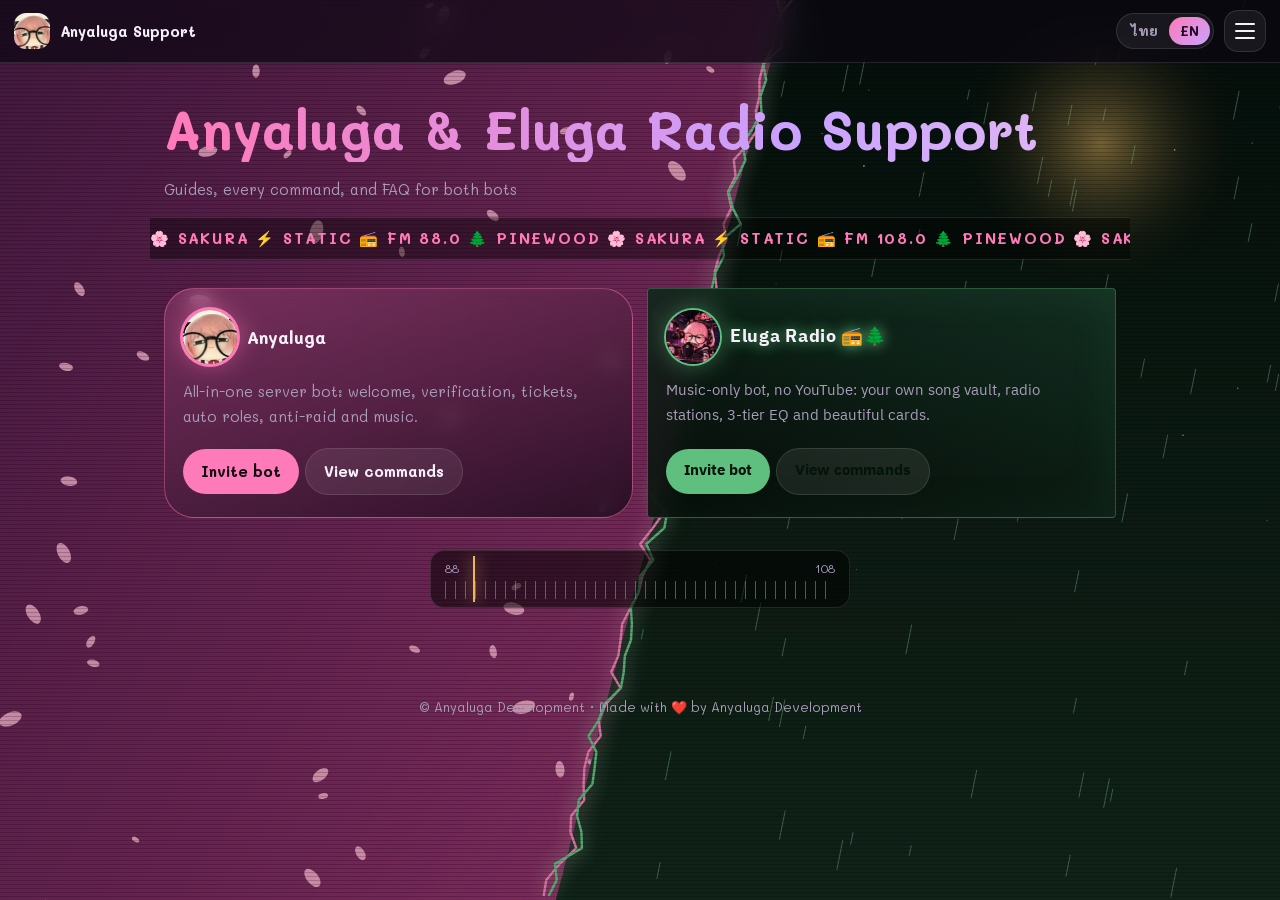
==== commit f55cbc68: "Add files via upload" ====
--- a/index.html
+++ b/index.html
@@ -1,4 +1,4 @@
-<!doctype html><html lang="th"><head><meta charset="utf-8"><meta name="viewport" content="width=device-width,initial-scale=1,viewport-fit=cover"><title>Anyaluga Support</title>
+<!doctype html><html lang="th"><head><link href="https://fonts.googleapis.com/css2?family=Mali:wght@500;700&family=IBM+Plex+Sans+Thai:wght@400;600&display=swap" rel="stylesheet"><meta charset="utf-8"><meta name="viewport" content="width=device-width,initial-scale=1,viewport-fit=cover"><title>Anyaluga Support</title>
 <link rel="icon" href="[data-uri]">
 <style>
 :root{--bg:#0c0812;--g:#ffffff10;--ln:#ffffff1c;--t:#f6f0fb;--m:#aa9dba;--a:#ff7ab8;--a2:#b69cff;--b:#7cf0c4;box-sizing:border-box}
@@ -37,15 +37,37 @@
 .pr{height:5px;background:#ffffff22;border-radius:3px;margin:8px 0;overflow:hidden}.pr i{display:block;width:42%;height:100%;background:linear-gradient(90deg,var(--a),var(--a2));border-radius:3px;animation:pg 5s ease-in-out infinite alternate}@keyframes pg{to{width:88%}}
 ol li{margin:7px 0}details summary{cursor:pointer}footer{text-align:center;color:var(--m);padding:10px 14px 40px;font-size:13px}
 @media(prefers-reduced-motion:reduce){*{animation:none!important;transition:none!important}}
-</style></head><body>
-<div class="bg"><i></i><i></i><i></i></div>
+
+#fx{position:fixed;inset:0;width:100%;height:100%;z-index:-2}
+.scan{position:fixed;inset:0;z-index:-1;pointer-events:none;background:repeating-linear-gradient(0deg,#0000 0 3px,#0003 3px 4px);animation:fk 5s steps(1) infinite}
+@keyframes fk{0%,92%,100%{opacity:.5}94%{opacity:1}96%{opacity:.2}}
+body[data-bot=A]{--a:#ff7ab8;--a2:#c9a2ff;--b:#ffd1e6;font-family:Mali,"Noto Sans Thai",sans-serif}
+body[data-bot=E]{--a:#5fbf7f;--a2:#e8b85c;--b:#e8b85c;font-family:"IBM Plex Sans Thai",system-ui,sans-serif}
+body[data-bot=E] .card{border-radius:6px}body[data-bot=E] .btn{border-radius:4px}body[data-bot=A] .btn{border-radius:99px}
+.card{background:#0a080fa6}.card.A{--acc:#ff7ab8;border-color:#ff7ab877;background:linear-gradient(160deg,#ff7ab838,#1a0a1ccc);border-radius:30px!important;font-family:Mali,sans-serif}
+.card.E{--acc:#5fbf7f;border-color:#5fbf7f66;background:linear-gradient(200deg,#143022ee,#040906dd);border-radius:4px!important;font-family:"IBM Plex Sans Thai",ui-monospace,monospace;box-shadow:inset 0 0 50px #5fbf7f14}
+.card.E h3{letter-spacing:.04em;text-shadow:0 0 14px #5fbf7f}.card.E .lg{border-radius:50%;box-shadow:0 0 0 2px #5fbf7f,0 0 24px #5fbf7f88}.card.A .lg{border-radius:50%;box-shadow:0 0 0 3px #ff7ab8,0 0 24px #ff7ab888}
+.card.A:hover{transform:translateY(-6px) rotate(-1.2deg)!important;box-shadow:0 18px 50px #ff7ab855!important}.card.E:hover{transform:translateY(-3px) skewX(-1.5deg)!important;box-shadow:0 0 40px #5fbf7f55!important}
+.btn{background:var(--acc,linear-gradient(135deg,var(--a),var(--a2)));color:#10060f}.card.E .btn{color:#04140a}.btn.s{background:#ffffff14;color:var(--t)}
+.gl::before,.gl::after{content:attr(data-text);position:absolute;left:0;top:0;width:100%;background:none;opacity:0;animation:gt 3.2s infinite steps(1)}
+.gl::before{color:#ff4d8d;-webkit-text-fill-color:#ff4d8d;clip-path:inset(0 0 55% 0)}.gl::after{color:#4dffd0;-webkit-text-fill-color:#4dffd0;clip-path:inset(55% 0 0 0);animation-delay:.15s}
+@keyframes gt{0%,88%,100%{opacity:0}90%,94%{opacity:.95;transform:translateX(5px)}92%{opacity:.95;transform:translateX(-6px)}}
+h1{position:relative;font-size:clamp(30px,9vw,54px)}
+.mq{overflow:hidden;white-space:nowrap;margin:14px -14px;padding:8px 0;border-block:1px solid var(--ln);background:#0006;font-weight:700;letter-spacing:.12em;color:var(--a)}.mq div{display:inline-block;animation:mq 22s linear infinite}@keyframes mq{to{transform:translateX(-33.3%)}}
+.dial{position:relative;display:flex;justify-content:space-between;padding:8px 14px;margin:18px auto;max-width:420px;height:58px;border:1px solid var(--ln);border-radius:14px;background:#0008;color:var(--m);font-size:12px;overflow:hidden}
+.dial::before{content:"";position:absolute;left:14px;right:14px;bottom:8px;height:18px;background:repeating-linear-gradient(90deg,var(--m) 0 1px,#0000 1px 10px);opacity:.5}
+.nd{position:absolute;top:5px;bottom:5px;left:10%;width:2px;background:#e8b85c;box-shadow:0 0 14px #e8b85c;animation:nd 7s ease-in-out infinite alternate}@keyframes nd{to{left:90%}}
+.pg.on{animation:gi .75s cubic-bezier(.2,.8,.2,1)}@keyframes gi{0%{opacity:0;transform:translateX(-40px) skewX(-10deg);filter:blur(10px) hue-rotate(90deg)}35%{opacity:1;transform:translateX(14px) skewX(5deg);filter:hue-rotate(-40deg)}60%{transform:translateX(-6px)}100%{transform:none;filter:none}}
+#list[data-b=E] .cmd code{color:#e8b85c;text-shadow:0 0 10px #e8b85c66;font-family:ui-monospace,monospace}#list[data-b=A] .cmd code{color:#ffd1e6}
+</style></head><body data-bot="A">
+<canvas id="fx"></canvas><div class="scan"></div>
 <header><a class="br" href="#home"><img src="[data-uri]" alt=""><span>Anyaluga Support</span></a><button id="lang" aria-label="Language"></button><button id="menu" aria-label="Menu"><s></s><s></s><s></s></button></header>
 <div id="veil"></div><div id="drawer"><a href="#home"><s>🏠</s><span data-t="nHome"></span></a><a href="#start"><s>🚀</s><span data-t="nStart"></span></a><a href="#cmd"><s>⌨️</s><span data-t="nCmd"></span></a><a href="#faq"><s>💬</s><span data-t="nFaq"></span></a><a href="#contact"><s>📮</s><span data-t="nContact"></span></a></div>
 <main>
-<section class="pg" id="home"><h1 data-t="h1"></h1><p class="m" data-t="sub"></p>
+<section class="pg" id="home"><h1 class="gl" data-t="h1"></h1><p class="m" data-t="sub"></p><div class="mq"><div>🌸 SAKURA ⚡ STATIC 📻 FM 88.0 🌲 PINEWOOD 🌸 SAKURA ⚡ STATIC 📻 FM 108.0 🌲 PINEWOOD 🌸 SAKURA ⚡ STATIC 📻 FM 88.0 🌲 PINEWOOD </div></div>
 <div class="g">
-<div class="card"><h3><img class="lg" src="[data-uri]">Anyaluga</h3><p class="m" data-t="dA"></p><a class="btn" href="https://discord.com/oauth2/authorize?client_id=1532922436503470170&permissions=271707184&scope=bot%20applications.commands" data-t="inv"></a><a class="btn s" href="#cmd" onclick="pick('A')" data-t="seeCmd"></a></div>
-<div class="card"><h3><img class="lg" src="[data-uri]">Eluga Radio 📻🌲</h3><p class="m" data-t="dE"></p><a class="btn" href="https://discord.com/oauth2/authorize?client_id=1552625930252451850&permissions=3196928&scope=bot%20applications.commands" data-t="inv"></a><a class="btn s" href="#cmd" onclick="pick('E')" data-t="seeCmd"></a></div></div></section>
+<div class="card A"><h3><img class="lg" src="[data-uri]">Anyaluga</h3><p class="m" data-t="dA"></p><a class="btn" href="https://discord.com/oauth2/authorize?client_id=1532922436503470170&permissions=271707184&scope=bot%20applications.commands" data-t="inv"></a><a class="btn s" href="#cmd" onclick="pick('A')" data-t="seeCmd"></a></div>
+<div class="card E"><h3><img class="lg" src="[data-uri]">Eluga Radio 📻🌲</h3><p class="m" data-t="dE"></p><a class="btn" href="https://discord.com/oauth2/authorize?client_id=1552625930252451850&permissions=3196928&scope=bot%20applications.commands" data-t="inv"></a><a class="btn s" href="#cmd" onclick="pick('E')" data-t="seeCmd"></a></div></div><div class="dial"><span>88</span><div class="nd"></div><span>108</span></div></section>
 
 <section class="pg" id="start"><h2 data-t="hStart"></h2>
 <div class="g"><div class="card"><h3>🌸 Anyaluga</h3><ol data-l="stA"></ol></div><div class="card"><h3>📻 Eluga Radio</h3><ol data-l="stE"></ol></div></div>
@@ -63,7 +85,7 @@
 <section class="pg" id="contact"><h2 data-t="hContact"></h2><div class="card"><p>Discord: <b>beluga0146240</b><br>X: <b>@Passakor_01</b><br>Email: <b>anyapassakorn.12@gmail.com</b></p></div></section>
 </main><footer>© Anyaluga Development · <span data-t="foot"></span></footer>
 <script>
-const A=[["Stats", "stats", "ดูสถิติกิจกรรมของสมาชิก (ข้อความ/เวลาเสียง)", false, ["member"], "View a member's activity stats (messages / voice time)"], ["Stats", "leaderboard", "ดูอันดับสมาชิกที่ active สุดในเซิร์ฟ", false, ["metric"], "See the most active members in the server"], ["Security", "antiraid-config", "ตั้งค่าระบบป้องกัน Raid", true, ["join_threshold", "window_seconds", "min_account_age_days", "alert_channel"], "Configure anti-raid protection"], ["Assets", "asset-upload", "อัปโหลดไฟล์ (รูป/ฟอนต์/config) เก็บถาวร", true, ["file", "label"], "Upload a file (image / font / config) for permanent storage"], ["Assets", "asset-list", "ดูรายชื่อไฟล์ที่อัปโหลดไว้ทั้งหมด", false, [], "List all uploaded files"], ["Assets", "asset-delete", "ลบไฟล์ที่อัปโหลดไว้", true, ["file_id"], "Delete an uploaded file"], ["Auto Role", "autorole-set", "ตั้งค่ายศตามจำนวนวันในเซิร์ฟ", true, ["days", "role", "label"], "Set a role granted after a number of days in the server"], ["Auto Role", "autorole-mode", "เลือกโหมด: แจกอัตโนมัติ หรือ ให้กดรับเอง", true, ["mode"], "Choose mode: auto-assign, or members claim the role themselves"], ["Auto Role", "autorole-post-claim", "โพสต์ปุ่มรับยศในห้องนี้", true, [], "Post the role-claim button in this channel"], ["Command Perms", "cmdperm-grant", "อนุญาตให้ยศนี้ใช้คำสั่งที่ระบุได้", true, ["command", "role"], "Allow a role to use a specific command"], ["Command Perms", "cmdperm-revoke", "เอาสิทธิ์การใช้คำสั่งของยศนี้ออก", true, ["command", "role"], "Remove a role's permission to use a command"], ["Command Perms", "cmdperm-grant-bulk", "ให้ยศนี้ใช้ได้หลายคำสั่งพร้อมกันในครั้งเดียว", true, ["role", "commands"], "Let one role use several commands at once"], ["Command Perms", "cmdperm-grant-multi", "ให้หลายยศใช้ได้หลายคำสั่งพร้อมกันในรอบเดียว", true, ["commands"], "Let several roles use several commands in one go"], ["Command Perms", "cmdperm-list", "ดูว่ายศไหนถูกให้สิทธิ์ใช้คำสั่งนี้บ้าง", false, ["command"], "See which roles may use this command"], ["Command Perms", "cmdperm-list-all", "ดูสิทธิ์คำสั่งทั้งหมดที่ตั้งไว้ในเซิร์ฟนี้", false, [], "See all command permissions set in this server"], ["Panel", "beluga-panel", "เปิด Control Panel เปิด/ปิดระบบต่าง ๆ", true, [], "Open the Control Panel to switch each system on/off"], ["Fonts", "font-list", "ดูรายชื่อฟอนต์ทั้งหมดที่มีให้ใช้", false, [], "List every available font"], ["Fonts", "font-preview", "ดูตัวอย่างข้อความด้วยฟอนต์ที่เลือก", false, ["text", "font", "color", "background"], "Preview text in a chosen font"], ["Force", "force-sync-roles", "⚡ บังคับตรวจเช็คและแจกยศ Auto Role ย้อนหลังให้สมาชิกทุกคน", true, [], "Force-check and retroactively grant Auto Roles to every member"], ["Force", "force-overwrite-welcome", "⚡ ลบข้อความต้อนรับเก่าในห้องนี้แล้วโพสต์เวอร์ชันล่าสุดทับ", true, ["limit"], "Delete old welcome messages in this channel and repost the latest"], ["Force", "force-reset-config", "⚡ คืนค่าโรงงานทุกระบบของเซิร์ฟนี้ (ล้างการตั้งค่าทั้งหมด แอดมินเท่านั้น)", true, ["confirm"], "Factory-reset every system in this server (wipes all settings)"], ["Goodbye", "goodbye-editor", "เปิดหน้าต่างแก้ไข embed อำลา", true, [], "Open the goodbye embed editor"], ["Goodbye", "goodbye-set-channel", "ตั้งห้องที่จะโพสต์ข้อความอำลา", true, ["channel"], "Set the channel for goodbye messages"], ["Goodbye", "goodbye-add-image", "🎲 เพิ่มรูป/GIF เข้าคลังอำลา (มีหลายรูป = สุ่มใช้ทุกครั้งที่มีคนออก)", true, ["url"], "Add an image/GIF to the goodbye pool (several = random each time someone leaves)"], ["Goodbye", "goodbye-list-images", "ดูรายชื่อรูป/GIF ทั้งหมดในคลังอำลา", false, [], "List all images/GIFs in the goodbye pool"], ["Goodbye", "goodbye-remove-image", "ลบรูปออกจากคลังอำลาตามลำดับที่ (ดูจาก /goodbye-list-images)", false, ["index"], "Remove an image from the goodbye pool by its number"], ["Info", "info", "ดูประวัติและสถานะการทำงานของบอทตัวนี้", false, [], "View the bot's history and status"], ["Info", "info-edit", "แก้ไขข้อมูลบอท (เปิดฟอร์มกรอกรหัสยืนยันแบบส่วนตัว)", false, [], "Edit bot info (private verification-code form)"], ["Info", "info-set-created-here", "ตั้งวันที่เริ่มพัฒนาโปรเจกต์ = วันที่สร้างเซิร์ฟเวอร์นี้ (ใช้ในเซิร์ฟเวอร์หลักของโปรเจกต์)", false, [], "Set the project start date to this server's creation date (use in the project's main server)"], ["Info", "info-list-changelog", "ดู changelog ทั้งหมดพร้อมเลข index", false, [], "View the full changelog with index numbers"], ["Info", "join-dm-preview", "ดูตัวอย่าง DM ทักทายที่บอทส่งตอนถูกเชิญ (ส่งให้คุณทาง DM)", false, [], "Preview the greeting DM the bot sends when invited (sent to you by DM)"], ["Music", "addsong", "เพิ่มเพลงเข้าคลัง (ลิงก์ไฟล์เสียงตรง)", false, ["name", "url", "thumbnail"], "Add a song to the library (direct audio link)"], ["Music", "addsongfromvideo", "แนบวิดีโอ/เสียง บอทตัดเสียง+จับภาพนิ่งเป็นปกให้ แล้วเก็บเข้าคลัง (ลิงก์ไม่หมดอายุ)", false, ["name", "video", "thumbnail_time"], "Attach a video/audio file; the bot extracts the sound and a cover frame and stores it (link never expires)"], ["Music", "removesong", "ลบเพลงออกจากคลัง", false, ["name"], "Remove a song from the library"], ["Music", "songlist", "ดูรายชื่อเพลงทั้งหมดในคลัง", false, [], "List every song in the library"], ["Music", "play", "เล่นเพลงจากคลัง หรือลิงก์ไฟล์เสียงตรง", false, ["query"], "Play a library song or a direct audio link"], ["Music", "skip", "ข้ามเพลงไปเพลงต่อไปในคิว", false, [], "Skip to the next song in the queue"], ["Music", "pause", "พักเพลงที่กำลังเล่นไว้ชั่วคราว", false, [], "Pause the current song"], ["Music", "resume", "เล่นเพลงที่พักไว้ต่อ", false, [], "Resume a paused song"], ["Music", "stop", "หยุดเพลง ล้างคิว แล้วออกจากห้องเสียง", false, [], "Stop, clear the queue and leave the voice channel"], ["Music", "queue", "ดูคิวเพลงที่รออยู่", false, [], "View the waiting queue"], ["Music", "nowplaying", "ดูว่ากำลังเล่นเพลงอะไรอยู่ (โพสต์ panel ใหม่)", false, [], "See what is playing now (posts a fresh panel)"], ["Music", "eq", "ตั้งค่า EQ ด้วยพรีเซ็ตสำเร็จรูป หรือปรับเบส/แหลมเอง", false, ["preset", "bass", "treble"], "Set EQ with a ready-made preset, or adjust bass/treble yourself"], ["Music", "eqmenu", "เปิดเมนู EQ แบบ interactive เลือก/ปรับได้เลย", false, [], "Open the interactive EQ menu"], ["Music", "settheme", "ตั้งสีธีม embed ของบอทในเซิร์ฟเวอร์นี้", false, ["color"], "Set the bot's embed theme colour in this server"], ["Music", "thememenu", "เปิดเมนูตั้งสีธีมแบบ interactive เลือก/ใส่ hex เองได้เลย", false, [], "Open the interactive theme-colour menu (pick one or enter your own hex)"], ["Music", "volume", "ปรับระดับเสียง (0-200)", false, ["level"], "Adjust volume (0-200)"], ["Music", "leave", "ออกจากห้องเสียง (ไม่ล้างคิว)", false, [], "Leave the voice channel (keeps the queue)"], ["Music", "ffmpeginfo", "ดูข้อมูล FFmpeg ที่ติดตั้ง", true, [], "Show the installed FFmpeg info"], ["Channel Perms", "permission-set", "ตั้งสิทธิ์ของยศในห้องต่างๆ ทั้งเซิร์ฟหรือเฉพาะหมวดหมู่", true, ["role", "permission", "value", "category"], "Set a role's permission in channels, server-wide or per category"], ["Channel Perms", "permission-set-bulk", "ตั้งสิทธิ์ยศได้หลายหมวดหมู่พร้อมกันในคำสั่งเดียว", true, ["role", "permission", "value"], "Set a role's permission across several categories in one command"], ["Channel Perms", "permission-set-multi", "ตั้งหลายสิทธิ์พร้อมกันให้ยศในคำสั่งเดียว เช่น ดูห้อง+ส่งข้อความ+แนบไฟล์", true, ["role", "value", "category"], "Set several permissions for a role at once, e.g. view channel + send messages + attach files"], ["Channel Perms", "permission-view", "ดูว่ายศนี้มีสิทธิ์พิเศษ (override) ในห้องไหนบ้าง", false, ["role"], "See which channels a role has special (override) permissions in"], ["Rules", "rules-editor", "เปิดหน้าต่างแก้ไขกฎ", true, [], "Open the rules editor"], ["Rules", "rules-post", "โพสต์ข้อความกฎในห้องนี้ (ผูกไว้เพื่ออัปเดตอัตโนมัติในอนาคต)", false, [], "Post the rules in this channel (linked so it auto-updates later)"], ["Theme", "theme-set-color", "ตั้งสีหลักให้ทุกระบบพร้อมกัน (welcome, goodbye, verify, rules, ticket, music)", true, ["hex_color"], "Set one main colour for every system at once (welcome, goodbye, verify, rules, ticket, music)"], ["Theme", "theme-view", "ดูสีปัจจุบันของทุกระบบในเซิร์ฟนี้", false, [], "See the current colour of every system in this server"], ["Ticket", "ticket-setup", "ตั้งค่าระบบตั๋ว: หมวดหมู่ที่จะสร้างห้องตั๋ว + ยศทีมงานที่เห็นตั๋วได้", true, ["category", "support_role"], "Set up tickets: category for ticket channels + staff role that can see them"], ["Ticket", "ticket-remove-support-role", "เอายศทีมงานออกจากระบบตั๋ว", true, ["role"], "Remove a staff role from the ticket system"], ["Ticket", "ticket-panel", "โพสต์แผงเปิดตั๋วในห้องนี้", true, [], "Post the ticket-opening panel in this channel"], ["Ticket", "ticket-editor", "แก้ข้อความ/สีของแผงเปิดตั๋วและข้อความต้อนรับในห้องตั๋ว", true, ["title", "description", "color", "welcome_text"], "Edit the ticket panel text/colour and the welcome text inside tickets"], ["Verify", "verify-set-role", "ตั้งยศที่จะมอบให้หลังยืนยันตัวตน", true, [], "Set the role given after verification"], ["Verify", "verify-set-explain", "แก้ไขข้อความ 'ทำไมต้องยืนยัน'", true, [], "Edit the \"why verify\" text"], ["Verify", "verify-set-banner", "ตั้งภาพประกอบ (banner) ด้านบนแผงยืนยันตัวตน", true, ["image"], "Set the banner image at the top of the verify panel"], ["Verify", "verify-set-color", "ตั้งสี hex ของแผงยืนยันตัวตน", true, ["hex_color"], "Set the verify panel's hex colour"], ["Verify", "verify-set-emoji", "ตั้งอีโมจิของปุ่มยืนยันตัวตน/ปุ่มคำถาม", true, ["confirm_emoji", "explain_emoji"], "Set the emoji of the verify / question buttons"], ["Verify", "verify-setup-gate", "🚪 สร้างห้องยืนยันตัวตน+กฎอัตโนมัติ และล็อกไม่ให้คนที่ยังไม่มียศเห็นห้องอื่นเลย", true, ["verified_role"], "Auto-create the verify + rules channels and lock all other channels from members without the role"], ["Verify", "verify-post-panel", "โพสต์แผงปุ่มยืนยันตัวตนในห้องนี้", true, [], "Post the verify button panel in this channel"], ["Welcome", "welcome-editor", "เปิดหน้าต่างแก้ไข embed ต้อนรับ", true, [], "Open the welcome embed editor"], ["Welcome", "welcome-set-channel", "ตั้งห้องที่จะโพสต์ข้อความต้อนรับ", true, ["channel"], "Set the channel for welcome messages"], ["Welcome", "welcome-add-image", "🎲 เพิ่มรูป/GIF เข้าคลังต้อนรับ (มีหลายรูป = สุ่มใช้ทุกครั้งที่มีคนเข้า)", true, ["url"], "Add an image/GIF to the welcome pool (several = random each time someone joins)"], ["Welcome", "welcome-list-images", "ดูรายชื่อรูป/GIF ทั้งหมดในคลังต้อนรับ", false, [], "List all images/GIFs in the welcome pool"], ["Welcome", "welcome-remove-image", "ลบรูปออกจากคลังต้อนรับตามลำดับที่ (ดูจาก /welcome-list-images)", false, ["index"], "Remove an image from the welcome pool by its number"], ["Welcome", "welcome-set-author", "ตั้งช่อง Author (ชื่อ+ไอคอนเล็กด้านบน embed)", true, ["name", "icon_url"], "Set the Author line (small name + icon on top of the embed)"], ["Welcome", "welcome-set-footer", "ตั้งช่อง Footer (ข้อความเล็กด้านล่าง embed)", true, ["text", "icon_url"], "Set the Footer (small text at the bottom of the embed)"], ["Welcome", "welcome-add-field", "เพิ่มช่องข้อมูลย่อยใน embed (สูงสุด 3 ช่อง)", true, ["name", "value", "inline"], "Add a sub-field to the embed (max 3)"], ["Welcome", "welcome-clear-fields", "ลบช่องข้อมูลย่อยทั้งหมดออก", true, [], "Remove all sub-fields"], ["Welcome", "welcome-set-extra-embed", "ตั้ง embed ที่สองต่อท้าย เช่น แยกกฎ/ลิงก์ห้องสำคัญ", true, ["title", "description"], "Set a second embed, e.g. for rules or important-channel links"], ["Welcome", "welcome-composite-config", "ปรับตำแหน่ง avatar/ข้อความ และกรอบของรูป composite", true, ["avatar_position", "avatar_size", "text_position", "border_color", "border_width"], "Adjust avatar/text position and the border of the composite image"], ["Welcome", "welcome-set-delay", "หน่วงเวลาก่อนส่งข้อความต้อนรับ", true, ["seconds"], "Delay before sending the welcome message"], ["Welcome", "welcome-toggle-dm", "เปิด/ปิดการส่ง DM ต้อนรับแยกจากที่โพสต์ในห้อง", true, ["enabled"], "Turn the separate welcome DM on/off"], ["Welcome", "welcome-stats", "ดูจำนวนครั้งที่ส่งข้อความต้อนรับไปแล้ว", false, [], "See how many welcome messages have been sent"], ["Welcome", "welcome-save-preset", "บันทึกดีไซน์ต้อนรับปัจจุบันเป็น preset ไว้สลับใช้", true, ["name"], "Save the current welcome design as a preset to switch back to later"], ["Welcome", "welcome-load-preset", "โหลด preset ที่บันทึกไว้มาใช้ทันที", true, ["name"], "Load a saved preset immediately"], ["Welcome", "welcome-list-presets", "ดูรายชื่อ preset ทั้งหมดที่บันทึกไว้", false, [], "List all saved presets"], ["Welcome", "welcome-delete-preset", "ลบ preset ที่บันทึกไว้", true, ["name"], "Delete a saved preset"], ["Welcome", "welcome-image-set-background", "ตั้งรูปพื้นหลังสำหรับ Welcome Image", true, ["image"], "Set the background image for the Welcome Image"], ["Welcome", "welcome-image-config", "ปรับแต่งข้อความ/ฟอนต์/avatar บน Welcome Image", true, ["font", "text", "color", "font_size", "text_position", "avatar_enabled", "avatar_size", "avatar_position"], "Customise text, font and avatar on the Welcome Image"], ["Welcome", "welcome-image-toggle", "เปิด/ปิดการใช้ Welcome Image แทน image_url ปกติ", true, ["enabled"], "Use the Welcome Image instead of the normal image_url (on/off)"], ["Welcome", "welcome-image-preview", "ดูตัวอย่าง Welcome Image ปัจจุบัน", false, [], "Preview the current Welcome Image"], ["Welcome", "welcome-wizard", "🧙 ออกแบบข้อความต้อนรับแบบ step-by-step ทีละขั้น", true, [], "Design the welcome message step by step with a wizard"]],E=[["Player", "play", "เล่นเพลงจากคลัง หรือลิงก์สตรีมตรง (ไม่รองรับ YouTube)", false, ["query"], "Play a library song or a direct stream link (YouTube is not supported)"], ["Player", "playfile", "เล่นไฟล์เสียงที่แนบมา", false, ["file"], "Play an attached audio file"], ["Player", "radio", "เปิดโหมดวิทยุ: สุ่มเพลงจากคลังไม่จบ", false, [], "Radio mode: endlessly shuffle songs from the library"], ["Player", "pause", "หยุด/เล่นต่อ", false, [], "Pause / resume"], ["Player", "skip", "ข้ามเพลง", false, [], "Skip the song"], ["Player", "stop", "หยุดและออกจากห้อง", false, [], "Stop and leave the channel"], ["Player", "shuffle", "สับคิว", false, [], "Shuffle the queue"], ["Player", "loop", "วนเพลง", false, ["mode"], "Repeat mode"], ["Player", "volume", "ระดับเสียง 0-300 (เกิน 100 = บูสต์เสียงจริง มีลิมิตเตอร์กันแตกให้)", false, ["level"], "Volume 0-300 (above 100 is a real boost, with a limiter to prevent clipping)"], ["Player", "queue", "ดูคิว", false, [], "View the queue"], ["Player", "nowplaying", "ส่งแผงควบคุมใหม่", false, [], "Post a fresh control panel"], ["Song", "song edit", "ตั้งชื่อ/ศิลปิน/ปกเพลง (ไม่ใส่ชื่อเพลง = เพลงที่กำลังเล่น)", false, ["name", "title", "artist", "cover", "cover_url", "clear_cover", "reset"], "Set title / artist / cover (leave the name empty = the song now playing)"], ["Player", "addsong", "เพิ่มเพลงเข้าคลังด้วยลิงก์ไฟล์เสียงตรง", true, ["name", "url", "artist", "cover"], "Add a song to the library by direct audio link (needs Manage Server)"], ["Player", "addsongfromvideo", "แนบวิดีโอ/เสียง บอทตัดเสียงเก็บเข้าคลัง (ลิงก์ไม่หมดอายุ)", false, ["name", "file", "artist", "cover"], "Attach a video/audio file; the bot extracts the sound into the library (link never expires)"], ["Player", "removesong", "ลบเพลงออกจากคลัง", true, ["name"], "Remove a song from the library (needs Manage Server)"], ["Player", "songlist", "ดูเพลงในคลัง", false, [], "List the songs in the library"], ["Station", "station add", "บันทึกสถานี", true, ["name", "url"], "Save a station (needs Manage Server)"], ["Station", "station remove", "ลบสถานี", true, ["name"], "Remove a station (needs Manage Server)"], ["Station", "station play", "เล่นสถานีที่บันทึกไว้", false, ["name"], "Play a saved station"], ["Tune", "tune theme", "เลือกธีม", false, ["name"], "Choose a theme"], ["Tune", "tune color", "สี embed เอง เช่น #7a1616 (พิมพ์ reset เพื่อกลับธีม)", false, ["hex"], "Set a custom embed colour, e.g. #7a1616 (type reset to go back to the theme)"], ["Tune", "tune fx", "เลือกฟิลเตอร์เสียง", false, ["preset"], "Choose an audio filter"], ["Tune", "tune cover_tint", "ให้สีการ์ด Now Playing เปลี่ยนตามสีของปกเพลง", false, ["on"], "Make the Now Playing card colour follow the song's cover"], ["Tune", "tune eq_basic", "ปรับเสียงง่าย ๆ: เบส/เสียงร้อง/แหลม", false, ["bass", "vocal", "treble"], "Simple tone control: bass / vocal / treble"], ["Tune", "tune eq_pro", "EQ 11 แบนด์ละเอียด (Pro)", false, ["band", "gain"], "Detailed 11-band EQ (Pro)"], ["Tune", "tune preamp", "เกนโดยรวมก่อนเข้า EQ (-20 ถึง +20 dB)", false, ["gain"], "Overall gain before the EQ (-20 to +20 dB)"], ["Tune", "tune eq_advanced", "⚠ Advanced: compressor/reverb/width/filters/deesser/loudness — อาจทำให้เสียงเพี้ยนได้", false, ["compressor", "reverb", "width", "normalize", "highpass", "lowpass", "shelf_ends", "deesser", "loudness_lufs"], "Advanced: compressor / reverb / width / filters / de-esser / loudness — may distort the sound"], ["Tune", "tune eq", "เปิดแผงปรับ EQ แบบอินเทอร์แอคทีฟ (Basic/Pro/Advanced)", false, [], "Open the interactive EQ panel (Basic / Pro / Advanced)"], ["Tune", "tune eq_show", "ดูค่าปรับเสียงทั้งหมดตอนนี้", false, [], "Show all current audio settings"], ["Tune", "tune eq_reset", "รีเซ็ตการปรับเสียงทั้งหมด", false, [], "Reset all audio adjustments"], ["Tune", "tune eq_export", "ส่งออกค่าปรับเสียงเป็นโค้ด แชร์ให้เซิร์ฟเวอร์อื่นได้", false, [], "Export your audio settings as a code to share with other servers"], ["Tune", "tune eq_import", "นำเข้าโค้ดพรีเซ็ตเสียงจาก /tune eq_export", false, ["code"], "Import an audio preset code from /tune eq_export"], ["Tune", "tune bg", "พื้นหลังเคลื่อนไหวบนการ์ด Now Playing (อัปเดตทุก ~5 วิ)", false, ["name"], "Animated background on the Now Playing card (updates about every 5 s)"], ["Tune", "tune rescan", "สแกนโฟลเดอร์เพลงใหม่", false, [], "Rescan the music folder"], ["Tune", "tune about", "ข้อมูลระบบ / เวอร์ชัน FFmpeg", false, [], "System info / FFmpeg version"], ["Tune", "tune profile", "สรุปการตั้งค่าทั้งหมดของเซิร์ฟเวอร์นี้", false, [], "Summary of all settings for this server"], ["Card", "card layout", "เลือกโครงหน้าตาการ์ดเพลง", false, ["name"], "Choose the music card layout"], ["Card", "card barstyle", "เลือกสไตล์แถบเวลาเพลง", false, ["name"], "Choose the progress-bar style"], ["Card", "card footer", "แสดงบรรทัดธีมท้ายการ์ดหรือไม่", false, ["show"], "Show or hide the theme line at the bottom of the card"], ["Card", "card reset", "รีเซ็ตการ์ดกลับค่าเริ่มต้น (classic)", false, [], "Reset the card to default (classic)"]];
+var TS=null,DIM=.12;const A=[["Stats", "stats", "ดูสถิติกิจกรรมของสมาชิก (ข้อความ/เวลาเสียง)", false, ["member"], "View a member's activity stats (messages / voice time)"], ["Stats", "leaderboard", "ดูอันดับสมาชิกที่ active สุดในเซิร์ฟ", false, ["metric"], "See the most active members in the server"], ["Security", "antiraid-config", "ตั้งค่าระบบป้องกัน Raid", true, ["join_threshold", "window_seconds", "min_account_age_days", "alert_channel"], "Configure anti-raid protection"], ["Assets", "asset-upload", "อัปโหลดไฟล์ (รูป/ฟอนต์/config) เก็บถาวร", true, ["file", "label"], "Upload a file (image / font / config) for permanent storage"], ["Assets", "asset-list", "ดูรายชื่อไฟล์ที่อัปโหลดไว้ทั้งหมด", false, [], "List all uploaded files"], ["Assets", "asset-delete", "ลบไฟล์ที่อัปโหลดไว้", true, ["file_id"], "Delete an uploaded file"], ["Auto Role", "autorole-set", "ตั้งค่ายศตามจำนวนวันในเซิร์ฟ", true, ["days", "role", "label"], "Set a role granted after a number of days in the server"], ["Auto Role", "autorole-mode", "เลือกโหมด: แจกอัตโนมัติ หรือ ให้กดรับเอง", true, ["mode"], "Choose mode: auto-assign, or members claim the role themselves"], ["Auto Role", "autorole-post-claim", "โพสต์ปุ่มรับยศในห้องนี้", true, [], "Post the role-claim button in this channel"], ["Command Perms", "cmdperm-grant", "อนุญาตให้ยศนี้ใช้คำสั่งที่ระบุได้", true, ["command", "role"], "Allow a role to use a specific command"], ["Command Perms", "cmdperm-revoke", "เอาสิทธิ์การใช้คำสั่งของยศนี้ออก", true, ["command", "role"], "Remove a role's permission to use a command"], ["Command Perms", "cmdperm-grant-bulk", "ให้ยศนี้ใช้ได้หลายคำสั่งพร้อมกันในครั้งเดียว", true, ["role", "commands"], "Let one role use several commands at once"], ["Command Perms", "cmdperm-grant-multi", "ให้หลายยศใช้ได้หลายคำสั่งพร้อมกันในรอบเดียว", true, ["commands"], "Let several roles use several commands in one go"], ["Command Perms", "cmdperm-list", "ดูว่ายศไหนถูกให้สิทธิ์ใช้คำสั่งนี้บ้าง", false, ["command"], "See which roles may use this command"], ["Command Perms", "cmdperm-list-all", "ดูสิทธิ์คำสั่งทั้งหมดที่ตั้งไว้ในเซิร์ฟนี้", false, [], "See all command permissions set in this server"], ["Panel", "beluga-panel", "เปิด Control Panel เปิด/ปิดระบบต่าง ๆ", true, [], "Open the Control Panel to switch each system on/off"], ["Fonts", "font-list", "ดูรายชื่อฟอนต์ทั้งหมดที่มีให้ใช้", false, [], "List every available font"], ["Fonts", "font-preview", "ดูตัวอย่างข้อความด้วยฟอนต์ที่เลือก", false, ["text", "font", "color", "background"], "Preview text in a chosen font"], ["Force", "force-sync-roles", "⚡ บังคับตรวจเช็คและแจกยศ Auto Role ย้อนหลังให้สมาชิกทุกคน", true, [], "Force-check and retroactively grant Auto Roles to every member"], ["Force", "force-overwrite-welcome", "⚡ ลบข้อความต้อนรับเก่าในห้องนี้แล้วโพสต์เวอร์ชันล่าสุดทับ", true, ["limit"], "Delete old welcome messages in this channel and repost the latest"], ["Force", "force-reset-config", "⚡ คืนค่าโรงงานทุกระบบของเซิร์ฟนี้ (ล้างการตั้งค่าทั้งหมด แอดมินเท่านั้น)", true, ["confirm"], "Factory-reset every system in this server (wipes all settings)"], ["Goodbye", "goodbye-editor", "เปิดหน้าต่างแก้ไข embed อำลา", true, [], "Open the goodbye embed editor"], ["Goodbye", "goodbye-set-channel", "ตั้งห้องที่จะโพสต์ข้อความอำลา", true, ["channel"], "Set the channel for goodbye messages"], ["Goodbye", "goodbye-add-image", "🎲 เพิ่มรูป/GIF เข้าคลังอำลา (มีหลายรูป = สุ่มใช้ทุกครั้งที่มีคนออก)", true, ["url"], "Add an image/GIF to the goodbye pool (several = random each time someone leaves)"], ["Goodbye", "goodbye-list-images", "ดูรายชื่อรูป/GIF ทั้งหมดในคลังอำลา", false, [], "List all images/GIFs in the goodbye pool"], ["Goodbye", "goodbye-remove-image", "ลบรูปออกจากคลังอำลาตามลำดับที่ (ดูจาก /goodbye-list-images)", false, ["index"], "Remove an image from the goodbye pool by its number"], ["Info", "info", "ดูประวัติและสถานะการทำงานของบอทตัวนี้", false, [], "View the bot's history and status"], ["Info", "info-edit", "แก้ไขข้อมูลบอท (เปิดฟอร์มกรอกรหัสยืนยันแบบส่วนตัว)", false, [], "Edit bot info (private verification-code form)"], ["Info", "info-set-created-here", "ตั้งวันที่เริ่มพัฒนาโปรเจกต์ = วันที่สร้างเซิร์ฟเวอร์นี้ (ใช้ในเซิร์ฟเวอร์หลักของโปรเจกต์)", false, [], "Set the project start date to this server's creation date (use in the project's main server)"], ["Info", "info-list-changelog", "ดู changelog ทั้งหมดพร้อมเลข index", false, [], "View the full changelog with index numbers"], ["Info", "join-dm-preview", "ดูตัวอย่าง DM ทักทายที่บอทส่งตอนถูกเชิญ (ส่งให้คุณทาง DM)", false, [], "Preview the greeting DM the bot sends when invited (sent to you by DM)"], ["Music", "addsong", "เพิ่มเพลงเข้าคลัง (ลิงก์ไฟล์เสียงตรง)", false, ["name", "url", "thumbnail"], "Add a song to the library (direct audio link)"], ["Music", "addsongfromvideo", "แนบวิดีโอ/เสียง บอทตัดเสียง+จับภาพนิ่งเป็นปกให้ แล้วเก็บเข้าคลัง (ลิงก์ไม่หมดอายุ)", false, ["name", "video", "thumbnail_time"], "Attach a video/audio file; the bot extracts the sound and a cover frame and stores it (link never expires)"], ["Music", "removesong", "ลบเพลงออกจากคลัง", false, ["name"], "Remove a song from the library"], ["Music", "songlist", "ดูรายชื่อเพลงทั้งหมดในคลัง", false, [], "List every song in the library"], ["Music", "play", "เล่นเพลงจากคลัง หรือลิงก์ไฟล์เสียงตรง", false, ["query"], "Play a library song or a direct audio link"], ["Music", "skip", "ข้ามเพลงไปเพลงต่อไปในคิว", false, [], "Skip to the next song in the queue"], ["Music", "pause", "พักเพลงที่กำลังเล่นไว้ชั่วคราว", false, [], "Pause the current song"], ["Music", "resume", "เล่นเพลงที่พักไว้ต่อ", false, [], "Resume a paused song"], ["Music", "stop", "หยุดเพลง ล้างคิว แล้วออกจากห้องเสียง", false, [], "Stop, clear the queue and leave the voice channel"], ["Music", "queue", "ดูคิวเพลงที่รออยู่", false, [], "View the waiting queue"], ["Music", "nowplaying", "ดูว่ากำลังเล่นเพลงอะไรอยู่ (โพสต์ panel ใหม่)", false, [], "See what is playing now (posts a fresh panel)"], ["Music", "eq", "ตั้งค่า EQ ด้วยพรีเซ็ตสำเร็จรูป หรือปรับเบส/แหลมเอง", false, ["preset", "bass", "treble"], "Set EQ with a ready-made preset, or adjust bass/treble yourself"], ["Music", "eqmenu", "เปิดเมนู EQ แบบ interactive เลือก/ปรับได้เลย", false, [], "Open the interactive EQ menu"], ["Music", "settheme", "ตั้งสีธีม embed ของบอทในเซิร์ฟเวอร์นี้", false, ["color"], "Set the bot's embed theme colour in this server"], ["Music", "thememenu", "เปิดเมนูตั้งสีธีมแบบ interactive เลือก/ใส่ hex เองได้เลย", false, [], "Open the interactive theme-colour menu (pick one or enter your own hex)"], ["Music", "volume", "ปรับระดับเสียง (0-200)", false, ["level"], "Adjust volume (0-200)"], ["Music", "leave", "ออกจากห้องเสียง (ไม่ล้างคิว)", false, [], "Leave the voice channel (keeps the queue)"], ["Music", "ffmpeginfo", "ดูข้อมูล FFmpeg ที่ติดตั้ง", true, [], "Show the installed FFmpeg info"], ["Channel Perms", "permission-set", "ตั้งสิทธิ์ของยศในห้องต่างๆ ทั้งเซิร์ฟหรือเฉพาะหมวดหมู่", true, ["role", "permission", "value", "category"], "Set a role's permission in channels, server-wide or per category"], ["Channel Perms", "permission-set-bulk", "ตั้งสิทธิ์ยศได้หลายหมวดหมู่พร้อมกันในคำสั่งเดียว", true, ["role", "permission", "value"], "Set a role's permission across several categories in one command"], ["Channel Perms", "permission-set-multi", "ตั้งหลายสิทธิ์พร้อมกันให้ยศในคำสั่งเดียว เช่น ดูห้อง+ส่งข้อความ+แนบไฟล์", true, ["role", "value", "category"], "Set several permissions for a role at once, e.g. view channel + send messages + attach files"], ["Channel Perms", "permission-view", "ดูว่ายศนี้มีสิทธิ์พิเศษ (override) ในห้องไหนบ้าง", false, ["role"], "See which channels a role has special (override) permissions in"], ["Rules", "rules-editor", "เปิดหน้าต่างแก้ไขกฎ", true, [], "Open the rules editor"], ["Rules", "rules-post", "โพสต์ข้อความกฎในห้องนี้ (ผูกไว้เพื่ออัปเดตอัตโนมัติในอนาคต)", false, [], "Post the rules in this channel (linked so it auto-updates later)"], ["Theme", "theme-set-color", "ตั้งสีหลักให้ทุกระบบพร้อมกัน (welcome, goodbye, verify, rules, ticket, music)", true, ["hex_color"], "Set one main colour for every system at once (welcome, goodbye, verify, rules, ticket, music)"], ["Theme", "theme-view", "ดูสีปัจจุบันของทุกระบบในเซิร์ฟนี้", false, [], "See the current colour of every system in this server"], ["Ticket", "ticket-setup", "ตั้งค่าระบบตั๋ว: หมวดหมู่ที่จะสร้างห้องตั๋ว + ยศทีมงานที่เห็นตั๋วได้", true, ["category", "support_role"], "Set up tickets: category for ticket channels + staff role that can see them"], ["Ticket", "ticket-remove-support-role", "เอายศทีมงานออกจากระบบตั๋ว", true, ["role"], "Remove a staff role from the ticket system"], ["Ticket", "ticket-panel", "โพสต์แผงเปิดตั๋วในห้องนี้", true, [], "Post the ticket-opening panel in this channel"], ["Ticket", "ticket-editor", "แก้ข้อความ/สีของแผงเปิดตั๋วและข้อความต้อนรับในห้องตั๋ว", true, ["title", "description", "color", "welcome_text"], "Edit the ticket panel text/colour and the welcome text inside tickets"], ["Verify", "verify-set-role", "ตั้งยศที่จะมอบให้หลังยืนยันตัวตน", true, [], "Set the role given after verification"], ["Verify", "verify-set-explain", "แก้ไขข้อความ 'ทำไมต้องยืนยัน'", true, [], "Edit the \"why verify\" text"], ["Verify", "verify-set-banner", "ตั้งภาพประกอบ (banner) ด้านบนแผงยืนยันตัวตน", true, ["image"], "Set the banner image at the top of the verify panel"], ["Verify", "verify-set-color", "ตั้งสี hex ของแผงยืนยันตัวตน", true, ["hex_color"], "Set the verify panel's hex colour"], ["Verify", "verify-set-emoji", "ตั้งอีโมจิของปุ่มยืนยันตัวตน/ปุ่มคำถาม", true, ["confirm_emoji", "explain_emoji"], "Set the emoji of the verify / question buttons"], ["Verify", "verify-setup-gate", "🚪 สร้างห้องยืนยันตัวตน+กฎอัตโนมัติ และล็อกไม่ให้คนที่ยังไม่มียศเห็นห้องอื่นเลย", true, ["verified_role"], "Auto-create the verify + rules channels and lock all other channels from members without the role"], ["Verify", "verify-post-panel", "โพสต์แผงปุ่มยืนยันตัวตนในห้องนี้", true, [], "Post the verify button panel in this channel"], ["Welcome", "welcome-editor", "เปิดหน้าต่างแก้ไข embed ต้อนรับ", true, [], "Open the welcome embed editor"], ["Welcome", "welcome-set-channel", "ตั้งห้องที่จะโพสต์ข้อความต้อนรับ", true, ["channel"], "Set the channel for welcome messages"], ["Welcome", "welcome-add-image", "🎲 เพิ่มรูป/GIF เข้าคลังต้อนรับ (มีหลายรูป = สุ่มใช้ทุกครั้งที่มีคนเข้า)", true, ["url"], "Add an image/GIF to the welcome pool (several = random each time someone joins)"], ["Welcome", "welcome-list-images", "ดูรายชื่อรูป/GIF ทั้งหมดในคลังต้อนรับ", false, [], "List all images/GIFs in the welcome pool"], ["Welcome", "welcome-remove-image", "ลบรูปออกจากคลังต้อนรับตามลำดับที่ (ดูจาก /welcome-list-images)", false, ["index"], "Remove an image from the welcome pool by its number"], ["Welcome", "welcome-set-author", "ตั้งช่อง Author (ชื่อ+ไอคอนเล็กด้านบน embed)", true, ["name", "icon_url"], "Set the Author line (small name + icon on top of the embed)"], ["Welcome", "welcome-set-footer", "ตั้งช่อง Footer (ข้อความเล็กด้านล่าง embed)", true, ["text", "icon_url"], "Set the Footer (small text at the bottom of the embed)"], ["Welcome", "welcome-add-field", "เพิ่มช่องข้อมูลย่อยใน embed (สูงสุด 3 ช่อง)", true, ["name", "value", "inline"], "Add a sub-field to the embed (max 3)"], ["Welcome", "welcome-clear-fields", "ลบช่องข้อมูลย่อยทั้งหมดออก", true, [], "Remove all sub-fields"], ["Welcome", "welcome-set-extra-embed", "ตั้ง embed ที่สองต่อท้าย เช่น แยกกฎ/ลิงก์ห้องสำคัญ", true, ["title", "description"], "Set a second embed, e.g. for rules or important-channel links"], ["Welcome", "welcome-composite-config", "ปรับตำแหน่ง avatar/ข้อความ และกรอบของรูป composite", true, ["avatar_position", "avatar_size", "text_position", "border_color", "border_width"], "Adjust avatar/text position and the border of the composite image"], ["Welcome", "welcome-set-delay", "หน่วงเวลาก่อนส่งข้อความต้อนรับ", true, ["seconds"], "Delay before sending the welcome message"], ["Welcome", "welcome-toggle-dm", "เปิด/ปิดการส่ง DM ต้อนรับแยกจากที่โพสต์ในห้อง", true, ["enabled"], "Turn the separate welcome DM on/off"], ["Welcome", "welcome-stats", "ดูจำนวนครั้งที่ส่งข้อความต้อนรับไปแล้ว", false, [], "See how many welcome messages have been sent"], ["Welcome", "welcome-save-preset", "บันทึกดีไซน์ต้อนรับปัจจุบันเป็น preset ไว้สลับใช้", true, ["name"], "Save the current welcome design as a preset to switch back to later"], ["Welcome", "welcome-load-preset", "โหลด preset ที่บันทึกไว้มาใช้ทันที", true, ["name"], "Load a saved preset immediately"], ["Welcome", "welcome-list-presets", "ดูรายชื่อ preset ทั้งหมดที่บันทึกไว้", false, [], "List all saved presets"], ["Welcome", "welcome-delete-preset", "ลบ preset ที่บันทึกไว้", true, ["name"], "Delete a saved preset"], ["Welcome", "welcome-image-set-background", "ตั้งรูปพื้นหลังสำหรับ Welcome Image", true, ["image"], "Set the background image for the Welcome Image"], ["Welcome", "welcome-image-config", "ปรับแต่งข้อความ/ฟอนต์/avatar บน Welcome Image", true, ["font", "text", "color", "font_size", "text_position", "avatar_enabled", "avatar_size", "avatar_position"], "Customise text, font and avatar on the Welcome Image"], ["Welcome", "welcome-image-toggle", "เปิด/ปิดการใช้ Welcome Image แทน image_url ปกติ", true, ["enabled"], "Use the Welcome Image instead of the normal image_url (on/off)"], ["Welcome", "welcome-image-preview", "ดูตัวอย่าง Welcome Image ปัจจุบัน", false, [], "Preview the current Welcome Image"], ["Welcome", "welcome-wizard", "🧙 ออกแบบข้อความต้อนรับแบบ step-by-step ทีละขั้น", true, [], "Design the welcome message step by step with a wizard"]],E=[["Player", "play", "เล่นเพลงจากคลัง หรือลิงก์สตรีมตรง (ไม่รองรับ YouTube)", false, ["query"], "Play a library song or a direct stream link (YouTube is not supported)"], ["Player", "playfile", "เล่นไฟล์เสียงที่แนบมา", false, ["file"], "Play an attached audio file"], ["Player", "radio", "เปิดโหมดวิทยุ: สุ่มเพลงจากคลังไม่จบ", false, [], "Radio mode: endlessly shuffle songs from the library"], ["Player", "pause", "หยุด/เล่นต่อ", false, [], "Pause / resume"], ["Player", "skip", "ข้ามเพลง", false, [], "Skip the song"], ["Player", "stop", "หยุดและออกจากห้อง", false, [], "Stop and leave the channel"], ["Player", "shuffle", "สับคิว", false, [], "Shuffle the queue"], ["Player", "loop", "วนเพลง", false, ["mode"], "Repeat mode"], ["Player", "volume", "ระดับเสียง 0-300 (เกิน 100 = บูสต์เสียงจริง มีลิมิตเตอร์กันแตกให้)", false, ["level"], "Volume 0-300 (above 100 is a real boost, with a limiter to prevent clipping)"], ["Player", "queue", "ดูคิว", false, [], "View the queue"], ["Player", "nowplaying", "ส่งแผงควบคุมใหม่", false, [], "Post a fresh control panel"], ["Song", "song edit", "ตั้งชื่อ/ศิลปิน/ปกเพลง (ไม่ใส่ชื่อเพลง = เพลงที่กำลังเล่น)", false, ["name", "title", "artist", "cover", "cover_url", "clear_cover", "reset"], "Set title / artist / cover (leave the name empty = the song now playing)"], ["Player", "addsong", "เพิ่มเพลงเข้าคลังด้วยลิงก์ไฟล์เสียงตรง", true, ["name", "url", "artist", "cover"], "Add a song to the library by direct audio link (needs Manage Server)"], ["Player", "addsongfromvideo", "แนบวิดีโอ/เสียง บอทตัดเสียงเก็บเข้าคลัง (ลิงก์ไม่หมดอายุ)", false, ["name", "file", "artist", "cover"], "Attach a video/audio file; the bot extracts the sound into the library (link never expires)"], ["Player", "removesong", "ลบเพลงออกจากคลัง", true, ["name"], "Remove a song from the library (needs Manage Server)"], ["Player", "songlist", "ดูเพลงในคลัง", false, [], "List the songs in the library"], ["Station", "station add", "บันทึกสถานี", true, ["name", "url"], "Save a station (needs Manage Server)"], ["Station", "station remove", "ลบสถานี", true, ["name"], "Remove a station (needs Manage Server)"], ["Station", "station play", "เล่นสถานีที่บันทึกไว้", false, ["name"], "Play a saved station"], ["Tune", "tune theme", "เลือกธีม", false, ["name"], "Choose a theme"], ["Tune", "tune color", "สี embed เอง เช่น #7a1616 (พิมพ์ reset เพื่อกลับธีม)", false, ["hex"], "Set a custom embed colour, e.g. #7a1616 (type reset to go back to the theme)"], ["Tune", "tune fx", "เลือกฟิลเตอร์เสียง", false, ["preset"], "Choose an audio filter"], ["Tune", "tune cover_tint", "ให้สีการ์ด Now Playing เปลี่ยนตามสีของปกเพลง", false, ["on"], "Make the Now Playing card colour follow the song's cover"], ["Tune", "tune eq_basic", "ปรับเสียงง่าย ๆ: เบส/เสียงร้อง/แหลม", false, ["bass", "vocal", "treble"], "Simple tone control: bass / vocal / treble"], ["Tune", "tune eq_pro", "EQ 11 แบนด์ละเอียด (Pro)", false, ["band", "gain"], "Detailed 11-band EQ (Pro)"], ["Tune", "tune preamp", "เกนโดยรวมก่อนเข้า EQ (-20 ถึง +20 dB)", false, ["gain"], "Overall gain before the EQ (-20 to +20 dB)"], ["Tune", "tune eq_advanced", "⚠ Advanced: compressor/reverb/width/filters/deesser/loudness — อาจทำให้เสียงเพี้ยนได้", false, ["compressor", "reverb", "width", "normalize", "highpass", "lowpass", "shelf_ends", "deesser", "loudness_lufs"], "Advanced: compressor / reverb / width / filters / de-esser / loudness — may distort the sound"], ["Tune", "tune eq", "เปิดแผงปรับ EQ แบบอินเทอร์แอคทีฟ (Basic/Pro/Advanced)", false, [], "Open the interactive EQ panel (Basic / Pro / Advanced)"], ["Tune", "tune eq_show", "ดูค่าปรับเสียงทั้งหมดตอนนี้", false, [], "Show all current audio settings"], ["Tune", "tune eq_reset", "รีเซ็ตการปรับเสียงทั้งหมด", false, [], "Reset all audio adjustments"], ["Tune", "tune eq_export", "ส่งออกค่าปรับเสียงเป็นโค้ด แชร์ให้เซิร์ฟเวอร์อื่นได้", false, [], "Export your audio settings as a code to share with other servers"], ["Tune", "tune eq_import", "นำเข้าโค้ดพรีเซ็ตเสียงจาก /tune eq_export", false, ["code"], "Import an audio preset code from /tune eq_export"], ["Tune", "tune bg", "พื้นหลังเคลื่อนไหวบนการ์ด Now Playing (อัปเดตทุก ~5 วิ)", false, ["name"], "Animated background on the Now Playing card (updates about every 5 s)"], ["Tune", "tune rescan", "สแกนโฟลเดอร์เพลงใหม่", false, [], "Rescan the music folder"], ["Tune", "tune about", "ข้อมูลระบบ / เวอร์ชัน FFmpeg", false, [], "System info / FFmpeg version"], ["Tune", "tune profile", "สรุปการตั้งค่าทั้งหมดของเซิร์ฟเวอร์นี้", false, [], "Summary of all settings for this server"], ["Card", "card layout", "เลือกโครงหน้าตาการ์ดเพลง", false, ["name"], "Choose the music card layout"], ["Card", "card barstyle", "เลือกสไตล์แถบเวลาเพลง", false, ["name"], "Choose the progress-bar style"], ["Card", "card footer", "แสดงบรรทัดธีมท้ายการ์ดหรือไม่", false, ["show"], "Show or hide the theme line at the bottom of the card"], ["Card", "card reset", "รีเซ็ตการ์ดกลับค่าเริ่มต้น (classic)", false, [], "Reset the card to default (classic)"]];
 const T={th:{nHome:"หน้าแรก",nStart:"เริ่มใช้งาน",nCmd:"คำสั่ง",nFaq:"คำถามที่พบบ่อย",nContact:"ติดต่อ",h1:"ศูนย์ช่วยเหลือ Anyaluga & Eluga Radio",sub:"คู่มือการใช้งาน คำสั่งทั้งหมด และคำถามที่พบบ่อย ของบอททั้งสองตัว",dA:"บอทจัดการเซิร์ฟเวอร์ครบวงจร: ต้อนรับ ยืนยันตัวตน ตั๋ว ยศอัตโนมัติ กันเรด และเพลง",dE:"บอทเพลงล้วน ไม่ใช้ YouTube: คลังเพลงของตัวเอง สถานีวิทยุ EQ 3 ระดับ และการ์ดสวย ๆ",inv:"เชิญบอท",seeCmd:"ดูคำสั่ง",hStart:"เริ่มใช้งานใน 5 ขั้นตอน",hDemo:"ตัวอย่างหน้าตา",demoNote:"ภาพด้านล่างเป็นภาพจำลอง (mockup) เพื่อให้เห็นภาพรวม — ภาพจริงจากบอทจะมาแทนที่ภายหลัง",hCmd:"คำสั่งทั้งหมด",search:"ค้นหาคำสั่ง เช่น play, welcome, ticket…",all:"ทั้งหมด",adm:"ต้องมีสิทธิ์ Manage Server",hFaq:"คำถามที่พบบ่อย",hContact:"ติดต่อเรา",foot:"สร้างด้วย ❤️ โดย Anyaluga Development",none:"ไม่พบคำสั่ง",
 stA:["กดปุ่ม <b>เชิญบอท</b> แล้วเลือกเซิร์ฟเวอร์ของคุณ","รัน <code>/verify-setup-gate</code> สร้างห้องยืนยัน+กฎให้อัตโนมัติ","ตั้งต้อนรับด้วย <code>/welcome-editor</code> และ <code>/welcome-set-channel</code>","ตั้งยศตามอายุสมาชิก <code>/autorole-set</code> และกันเรด <code>/antiraid-config</code>","เปิดระบบตั๋ว <code>/ticket-setup</code> + <code>/ticket-panel</code> แล้วเช็คทุกระบบที่ <code>/beluga-panel</code>"],
 stE:["กดปุ่ม <b>เชิญบอท</b> (ไม่ต้องใช้ intent พิเศษ)","เข้าห้องเสียง แล้วพิมพ์ <code>/play</code> พร้อมชื่อเพลงในคลังหรือลิงก์ไฟล์เสียงตรง","เพิ่มเพลงเข้าคลังด้วย <code>/addsong</code> หรือ <code>/addsongfromvideo</code>","แต่งการ์ดด้วย <code>/tune theme</code> และ <code>/card layout</code>","ปรับเสียงด้วย <code>/tune eq</code> — หรือใช้เว็บแดชบอร์ดเพื่อปรับละเอียดบนมือถือ"],
@@ -85,10 +107,28 @@
 $("#cats").innerHTML=`<button class="${cat?"":"on"}" onclick="cat='';render()">${T[L].all}</button>`+cs.map(c=>`<button class="${cat==c?"on":""}" onclick="cat='${c}';render()">${(CAT[c]||[c,c])[L=="th"?0:1]}</button>`).join("");
 const q=$("#q").value.toLowerCase();
 const r=D.filter(x=>(!cat||x[0]==cat)&&(x[1]+x[2]+x[5]).toLowerCase().includes(q));
-$("#list").innerHTML=r.length?r.map(x=>`<div class="cmd"><code>/${x[1]}</code>${x[3]?`<span class="tag">${T[L].adm}</span>`:""}${x[4].length?` <i>${x[4].join(" · ")}</i>`:""}<br><span class="m">${L=="th"?x[2]:x[5]}</span></div>`).join(""):T[L].none}
-function pick(b){bot=b;cat="";render()}
+$("#list").innerHTML=r.length?r.map(x=>`<div class="cmd"><code>/${x[1]}</code>${x[3]?`<span class="tag">${T[L].adm}</span>`:""}${x[4].length?` <i>${x[4].join(" · ")}</i>`:""}<br><span class="m">${L=="th"?x[2]:x[5]}</span></div>`).join(""):T[L].none;$("#list").dataset.b=bot;document.querySelectorAll(".gl").forEach(e=>e.dataset.text=e.textContent)}
+function pick(b){bot=b;cat="";TS=b=="A"?.93:.07;render()}
 const cm=()=>document.body.classList.remove("m");$("#menu").onclick=()=>document.body.classList.toggle("m");$("#veil").onclick=cm;
-function go(){let h=(location.hash||"#home").slice(1),e=document.getElementById(h);if(!e||!e.classList.contains("pg"))h="home";document.querySelectorAll(".pg").forEach(s=>s.classList.toggle("on",s.id==h));document.querySelectorAll("#drawer a").forEach(a=>a.classList.toggle("on",a.getAttribute("href")=="#"+h));cm();scrollTo(0,0)}
+function go(){let h=(location.hash||"#home").slice(1),e=document.getElementById(h);if(!e||!e.classList.contains("pg"))h="home";document.querySelectorAll(".pg").forEach(s=>s.classList.toggle("on",s.id==h));document.querySelectorAll("#drawer a").forEach(a=>a.classList.toggle("on",a.getAttribute("href")=="#"+h));cm();scrollTo(0,0);TS=h=="cmd"?(bot=="A"?.93:.07):null;DIM=h=="home"?.12:.45}
 addEventListener("hashchange",go);go();
 $("#lang").onclick=()=>{L=L=="th"?"en":"th";render()};$("#q").oninput=render;render();
+
+(()=>{const c=$("#fx"),x=c.getContext("2d");let W,H,s=.5,px=.5,t=0,cur="A",fl=0,dm=.12;
+const rs=()=>{const d=Math.min(devicePixelRatio||1,2);W=innerWidth;H=innerHeight;c.width=W*d;c.height=H*d;x.setTransform(d,0,0,d,0,0)};rs();addEventListener("resize",rs);addEventListener("pointermove",e=>px=e.clientX/W);
+const r=Math.random,M=(n,f)=>[...Array(n)].map(f);
+const P=M(80,()=>({x:r()*innerWidth,y:r()*innerHeight,r:4+r()*8,vx:.3+r(),vy:.6+r()*1.5,a:r()*6,v:.02+r()*.05})),R=M(170,()=>({x:r()*innerWidth,y:r()*innerHeight,l:10+r()*20,v:12+r()*10})),S=M(90,()=>({x:r()*innerWidth,y:r()*innerHeight*.7,q:.3+r()*1.3,p:r()*6}));
+const poly=a=>{x.beginPath();a.forEach((p,i)=>i?x.lineTo(p[0],p[1]):x.moveTo(p[0],p[1]));x.closePath()};
+function f(){t+=.016;const tg=TS!=null?TS:.5+.2*Math.sin(t*.6)+(px-.5)*.5;s+=(tg-s)*.05;dm+=(DIM-dm)*.08;
+const sx=W*s,k=W*.09,L=[[0,0],[sx+k,0],[sx-k,H],[0,H]],Rr=[[sx+k,0],[W,0],[W,H],[sx-k,H]];
+x.save();poly(L);x.clip();let g=x.createLinearGradient(0,0,W,H);g.addColorStop(0,"#4a1a45");g.addColorStop(1,"#b23a78");x.fillStyle=g;x.fillRect(0,0,W,H);
+x.fillStyle="rgba(255,185,212,.8)";P.forEach(p=>{p.x+=p.vx+Math.sin(p.a)*.7;p.y+=p.vy;p.a+=p.v;if(p.y>H+10||p.x>W+10){p.y=-10;p.x=r()*W-60}x.save();x.translate(p.x,p.y);x.rotate(p.a);x.beginPath();x.ellipse(0,0,p.r,p.r*.55,0,0,7);x.fill();x.restore()});x.restore();
+x.save();poly(Rr);x.clip();g=x.createLinearGradient(0,0,0,H);g.addColorStop(0,"#04100a");g.addColorStop(1,"#10281a");x.fillStyle=g;x.fillRect(0,0,W,H);
+S.forEach(o=>{x.fillStyle="rgba(232,255,240,"+(.4+.5*Math.sin(t*2+o.p))+")";x.fillRect(o.x,o.y,o.q,o.q)});
+g=x.createRadialGradient(W*.86,H*.16,0,W*.86,H*.16,150);g.addColorStop(0,"rgba(232,184,92,.55)");g.addColorStop(1,"#0000");x.fillStyle=g;x.fillRect(0,0,W,H);
+x.strokeStyle="rgba(150,235,180,.38)";x.lineWidth=1;x.beginPath();R.forEach(o=>{o.y+=o.v;o.x-=o.v*.2;if(o.y>H){o.y=-30;o.x=r()*W+100}x.moveTo(o.x,o.y);x.lineTo(o.x+o.l*.2,o.y-o.l)});x.stroke();
+if(r()<.004)fl=1;fl*=.9;x.fillStyle="rgba(200,255,220,"+fl*.25+")";x.fillRect(0,0,W,H);x.restore();
+for(const[col,o]of[["#ff7ab8",-2],["#5fbf7f",2]]){x.beginPath();for(let i=0;i<=H;i+=16){const b=sx+k-2*k*i/H+o+(r()-.5)*(8+18*Math.abs(Math.sin(t*3+i)));i?x.lineTo(b,i):x.moveTo(b,i)}x.strokeStyle=col;x.shadowColor=col;x.shadowBlur=20;x.lineWidth=2.4;x.stroke()}x.shadowBlur=0;
+x.fillStyle="rgba(8,6,12,"+dm+")";x.fillRect(0,0,W,H);
+const b=s>.5?"A":"E";if(b!=cur){cur=b;document.body.dataset.bot=b}requestAnimationFrame(f)}f()})();
 </script></body></html>
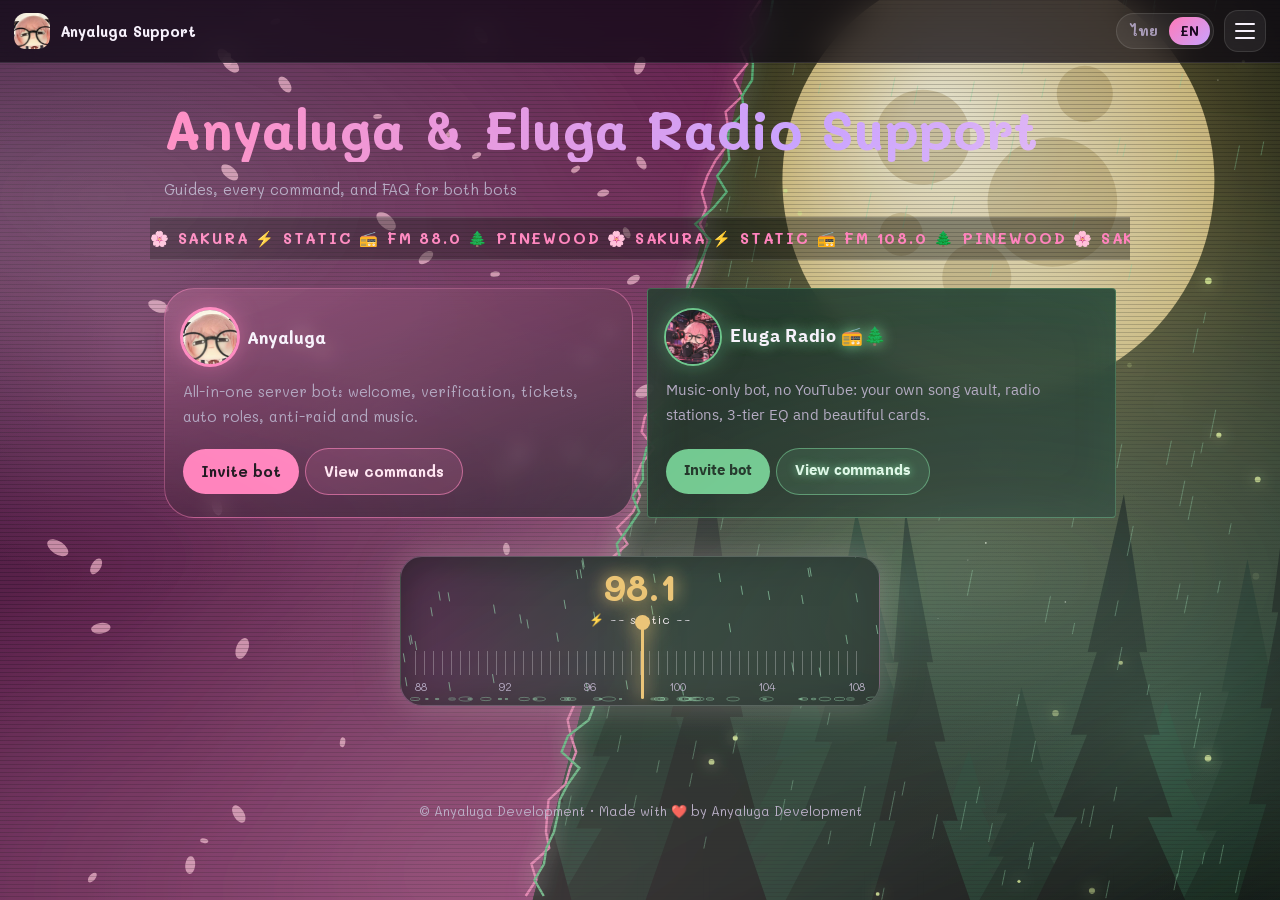
==== commit b29939b3: "Add files via upload" ====
--- a/index.html
+++ b/index.html
@@ -59,15 +59,25 @@
 .nd{position:absolute;top:5px;bottom:5px;left:10%;width:2px;background:#e8b85c;box-shadow:0 0 14px #e8b85c;animation:nd 7s ease-in-out infinite alternate}@keyframes nd{to{left:90%}}
 .pg.on{animation:gi .75s cubic-bezier(.2,.8,.2,1)}@keyframes gi{0%{opacity:0;transform:translateX(-40px) skewX(-10deg);filter:blur(10px) hue-rotate(90deg)}35%{opacity:1;transform:translateX(14px) skewX(5deg);filter:hue-rotate(-40deg)}60%{transform:translateX(-6px)}100%{transform:none;filter:none}}
 #list[data-b=E] .cmd code{color:#e8b85c;text-shadow:0 0 10px #e8b85c66;font-family:ui-monospace,monospace}#list[data-b=A] .cmd code{color:#ffd1e6}
+
+.card.E .btn.s{color:#d8f5e2;background:#5fbf7f22;border:1px solid #5fbf7f99;text-shadow:0 0 8px #5fbf7f}.card.A .btn.s{color:#ffe3f0;background:#ff7ab822;border:1px solid #ff7ab899}
+.fog{position:fixed;inset:-20%;pointer-events:none;z-index:1;opacity:.22;mix-blend-mode:screen;filter:blur(30px);background:radial-gradient(40% 30% at 20% 30%,#fff9,#0000),radial-gradient(50% 35% at 70% 60%,#bfe9d0cc,#0000),radial-gradient(45% 30% at 40% 85%,#ffd0e6aa,#0000);animation:fg 38s linear infinite alternate}.fog.b{animation-duration:55s;animation-direction:alternate-reverse;opacity:.16}
+@keyframes fg{to{transform:translateX(18%) scale(1.15)}}.shk{animation:sk .38s}@keyframes sk{20%{transform:translate(-5px,3px)}40%{transform:translate(6px,-4px)}60%{transform:translate(-4px,-2px)}80%{transform:translate(3px,4px)}}
+.dial2{position:relative;margin:24px auto;max-width:480px;height:150px;border-radius:22px;border:1px solid #ffffff2a;background:linear-gradient(90deg,#3d1236,#12201a 55%,#06100b);box-shadow:0 0 50px #5fbf7f33,0 0 30px #ff7ab833,inset 0 0 40px #000a;overflow:hidden;touch-action:none;cursor:grab;user-select:none}
+.dial2 canvas{position:absolute;inset:0;width:100%;height:100%}.dial2 .dn{position:absolute;top:10px;left:0;right:0;text-align:center;pointer-events:none}
+.dial2 b{display:block;font-size:36px;line-height:1.1;font-variant-numeric:tabular-nums;color:#e8b85c;text-shadow:0 0 18px #e8b85c}.dial2 small{letter-spacing:.1em;font-size:12px}
+.dial2 .tk{position:absolute;left:14px;right:14px;bottom:30px;height:24px;background:repeating-linear-gradient(90deg,#fff8 0 1px,#0000 1px 9px);opacity:.5}
+.dial2 .nm{position:absolute;left:14px;right:14px;bottom:8px;display:flex;justify-content:space-between;font-size:11px;color:var(--m)}
+.nd2{position:absolute;top:66px;bottom:6px;width:3px;margin-left:-1.5px;background:#e8b85c;border-radius:2px;box-shadow:0 0 16px #e8b85c,0 0 36px #e8b85c88;pointer-events:none}.nd2::before{content:"";position:absolute;top:-8px;left:-6px;width:15px;height:15px;border-radius:50%;background:#e8b85c;box-shadow:0 0 22px #e8b85c}
 </style></head><body data-bot="A">
-<canvas id="fx"></canvas><div class="scan"></div>
+<canvas id="fx"></canvas><div class="scan"></div><div class="fog"></div><div class="fog b"></div>
 <header><a class="br" href="#home"><img src="[data-uri]" alt=""><span>Anyaluga Support</span></a><button id="lang" aria-label="Language"></button><button id="menu" aria-label="Menu"><s></s><s></s><s></s></button></header>
 <div id="veil"></div><div id="drawer"><a href="#home"><s>🏠</s><span data-t="nHome"></span></a><a href="#start"><s>🚀</s><span data-t="nStart"></span></a><a href="#cmd"><s>⌨️</s><span data-t="nCmd"></span></a><a href="#faq"><s>💬</s><span data-t="nFaq"></span></a><a href="#contact"><s>📮</s><span data-t="nContact"></span></a></div>
 <main>
 <section class="pg" id="home"><h1 class="gl" data-t="h1"></h1><p class="m" data-t="sub"></p><div class="mq"><div>🌸 SAKURA ⚡ STATIC 📻 FM 88.0 🌲 PINEWOOD 🌸 SAKURA ⚡ STATIC 📻 FM 108.0 🌲 PINEWOOD 🌸 SAKURA ⚡ STATIC 📻 FM 88.0 🌲 PINEWOOD </div></div>
 <div class="g">
 <div class="card A"><h3><img class="lg" src="[data-uri]">Anyaluga</h3><p class="m" data-t="dA"></p><a class="btn" href="https://discord.com/oauth2/authorize?client_id=1532922436503470170&permissions=271707184&scope=bot%20applications.commands" data-t="inv"></a><a class="btn s" href="#cmd" onclick="pick('A')" data-t="seeCmd"></a></div>
-<div class="card E"><h3><img class="lg" src="[data-uri]">Eluga Radio 📻🌲</h3><p class="m" data-t="dE"></p><a class="btn" href="https://discord.com/oauth2/authorize?client_id=1552625930252451850&permissions=3196928&scope=bot%20applications.commands" data-t="inv"></a><a class="btn s" href="#cmd" onclick="pick('E')" data-t="seeCmd"></a></div></div><div class="dial"><span>88</span><div class="nd"></div><span>108</span></div></section>
+<div class="card E"><h3><img class="lg" src="[data-uri]">Eluga Radio 📻🌲</h3><p class="m" data-t="dE"></p><a class="btn" href="https://discord.com/oauth2/authorize?client_id=1552625930252451850&permissions=3196928&scope=bot%20applications.commands" data-t="inv"></a><a class="btn s" href="#cmd" onclick="pick('E')" data-t="seeCmd"></a></div></div><div class="dial2" id="dial"><canvas id="dr"></canvas><div class="dn"><b id="fr">98.0</b><small id="st"></small></div><div class="tk"></div><div class="nm"><span>88</span><span>92</span><span>96</span><span>100</span><span>104</span><span>108</span></div><div class="nd2" id="nd"></div></div></section>
 
 <section class="pg" id="start"><h2 data-t="hStart"></h2>
 <div class="g"><div class="card"><h3>🌸 Anyaluga</h3><ol data-l="stA"></ol></div><div class="card"><h3>📻 Eluga Radio</h3><ol data-l="stE"></ol></div></div>
@@ -114,21 +124,40 @@
 addEventListener("hashchange",go);go();
 $("#lang").onclick=()=>{L=L=="th"?"en":"th";render()};$("#q").oninput=render;render();
 
-(()=>{const c=$("#fx"),x=c.getContext("2d");let W,H,s=.5,px=.5,t=0,cur="A",fl=0,dm=.12;
-const rs=()=>{const d=Math.min(devicePixelRatio||1,2);W=innerWidth;H=innerHeight;c.width=W*d;c.height=H*d;x.setTransform(d,0,0,d,0,0)};rs();addEventListener("resize",rs);addEventListener("pointermove",e=>px=e.clientX/W);
+(()=>{const c=$("#fx"),x=c.getContext("2d");let W,H,s=.5,px=.5,t=0,cur="A",fl=0,dm=.12,bolt=[],T=[];
+const rs=()=>{const d=Math.min(devicePixelRatio||1,2);W=innerWidth;H=innerHeight;c.width=W*d;c.height=H*d;x.setTransform(d,0,0,d,0,0)};rs();addEventListener("resize",rs);addEventListener("pointermove",e=>{px=e.clientX/W;T.push({x:e.clientX,y:e.clientY,l:1,vx:(r()-.5)*2,vy:r()*2,e:e.clientX>W*s})});
 const r=Math.random,M=(n,f)=>[...Array(n)].map(f);
-const P=M(80,()=>({x:r()*innerWidth,y:r()*innerHeight,r:4+r()*8,vx:.3+r(),vy:.6+r()*1.5,a:r()*6,v:.02+r()*.05})),R=M(170,()=>({x:r()*innerWidth,y:r()*innerHeight,l:10+r()*20,v:12+r()*10})),S=M(90,()=>({x:r()*innerWidth,y:r()*innerHeight*.7,q:.3+r()*1.3,p:r()*6}));
-const poly=a=>{x.beginPath();a.forEach((p,i)=>i?x.lineTo(p[0],p[1]):x.moveTo(p[0],p[1]));x.closePath()};
+const P=M(80,()=>({x:r()*innerWidth,y:r()*innerHeight,r:4+r()*8,vx:.3+r(),vy:.6+r()*1.5,a:r()*6,v:.02+r()*.05})),R=M(300,()=>({x:r()*innerWidth,y:r()*innerHeight,l:10+r()*20,v:12+r()*10})),S=M(90,()=>({x:r()*innerWidth,y:r()*innerHeight*.7,q:.3+r()*1.3,p:r()*6}));
+const TR=M(21,(_,i)=>{const l=i%3;return{x:(i+r()*.6)/20,h:(.14+r()*.14)*(1+l*.45),w:.035+r()*.03,l,p:r()*6}}).sort((a,b)=>a.l-b.l);const F=M(40,()=>({x:r()*innerWidth,y:r()*innerHeight,v:.3+r()*.8,q:1.5+r()*2,p:r()*6}));const poly=a=>{x.beginPath();a.forEach((p,i)=>i?x.lineTo(p[0],p[1]):x.moveTo(p[0],p[1]));x.closePath()};
 function f(){t+=.016;const tg=TS!=null?TS:.5+.2*Math.sin(t*.6)+(px-.5)*.5;s+=(tg-s)*.05;dm+=(DIM-dm)*.08;
 const sx=W*s,k=W*.09,L=[[0,0],[sx+k,0],[sx-k,H],[0,H]],Rr=[[sx+k,0],[W,0],[W,H],[sx-k,H]];
 x.save();poly(L);x.clip();let g=x.createLinearGradient(0,0,W,H);g.addColorStop(0,"#4a1a45");g.addColorStop(1,"#b23a78");x.fillStyle=g;x.fillRect(0,0,W,H);
 x.fillStyle="rgba(255,185,212,.8)";P.forEach(p=>{p.x+=p.vx+Math.sin(p.a)*.7;p.y+=p.vy;p.a+=p.v;if(p.y>H+10||p.x>W+10){p.y=-10;p.x=r()*W-60}x.save();x.translate(p.x,p.y);x.rotate(p.a);x.beginPath();x.ellipse(0,0,p.r,p.r*.55,0,0,7);x.fill();x.restore()});x.restore();
 x.save();poly(Rr);x.clip();g=x.createLinearGradient(0,0,0,H);g.addColorStop(0,"#04100a");g.addColorStop(1,"#10281a");x.fillStyle=g;x.fillRect(0,0,W,H);
 S.forEach(o=>{x.fillStyle="rgba(232,255,240,"+(.4+.5*Math.sin(t*2+o.p))+")";x.fillRect(o.x,o.y,o.q,o.q)});
-g=x.createRadialGradient(W*.86,H*.16,0,W*.86,H*.16,150);g.addColorStop(0,"rgba(232,184,92,.55)");g.addColorStop(1,"#0000");x.fillStyle=g;x.fillRect(0,0,W,H);
+const mr=Math.min(W*.3,H*.24),mx=W*.78,my=H*.2+Math.sin(t*.3)*6;
+g=x.createRadialGradient(mx,my,mr*.8,mx,my,mr*3.2);g.addColorStop(0,"rgba(232,200,110,"+(.38+.08*Math.sin(t))+")");g.addColorStop(1,"#0000");x.fillStyle=g;x.fillRect(0,0,W,H);
+g=x.createRadialGradient(mx-mr*.3,my-mr*.3,mr*.1,mx,my,mr);g.addColorStop(0,"#fffbe0");g.addColorStop(1,"#e3cf8c");x.fillStyle=g;x.beginPath();x.arc(mx,my,mr,0,7);x.fill();
+x.fillStyle="rgba(150,125,60,.28)";[[-.35,-.2,.22],[.25,.1,.3],[-.1,.45,.16],[.4,-.4,.13],[-.45,.25,.1]].forEach(c=>{x.beginPath();x.arc(mx+c[0]*mr,my+c[1]*mr,c[2]*mr,0,7);x.fill()});
+TR.forEach(o=>{const bx=o.x*W,hh=o.h*H,w=o.w*W,sw=Math.sin(t*.8+o.p)*(3+o.l*3);x.fillStyle=["#0d2a1a","#071a0f","#020804"][o.l];for(let j=0;j<4;j++){const yb=H-hh*j*.22,yt=H-hh*(j*.22+.42),ww=w*(1-j*.2);x.beginPath();x.moveTo(bx-ww+sw*j*.3,yb);x.lineTo(bx+sw*(j+1)*.45,yt);x.lineTo(bx+ww+sw*j*.3,yb);x.fill()}x.fillRect(bx-3,H-hh*.08,6,hh*.08)});
 x.strokeStyle="rgba(150,235,180,.38)";x.lineWidth=1;x.beginPath();R.forEach(o=>{o.y+=o.v;o.x-=o.v*.2;if(o.y>H){o.y=-30;o.x=r()*W+100}x.moveTo(o.x,o.y);x.lineTo(o.x+o.l*.2,o.y-o.l)});x.stroke();
-if(r()<.004)fl=1;fl*=.9;x.fillStyle="rgba(200,255,220,"+fl*.25+")";x.fillRect(0,0,W,H);x.restore();
+if(r()<.006){fl=1;bolt=[];let bx=sx+k+60+r()*(W-sx-k-80),by=0;while(by<H*.8){bolt.push([bx,by]);bx+=(r()-.5)*70;by+=24+r()*30}const m=document.querySelector("main");m.classList.add("shk");setTimeout(()=>m.classList.remove("shk"),380)}
+fl*=.92;x.fillStyle="rgba(200,255,220,"+fl*.3+")";x.fillRect(0,0,W,H);
+if(fl>.1){x.beginPath();bolt.forEach((p,i)=>i?x.lineTo(p[0],p[1]):x.moveTo(p[0],p[1]));x.strokeStyle="rgba(235,255,240,"+fl+")";x.lineWidth=3;x.shadowColor="#9fffc4";x.shadowBlur=30;x.stroke();x.shadowBlur=0}
+x.fillStyle="#e8ff9a";F.forEach(o=>{o.y-=o.v;o.x+=Math.sin(t+o.p)*.6;if(o.y<-10){o.y=H+10;o.x=sx+k+r()*(W-sx)}x.globalAlpha=.4+.5*Math.sin(t*3+o.p);x.shadowColor="#e8ff9a";x.shadowBlur=14;x.beginPath();x.arc(o.x,o.y,o.q,0,7);x.fill()});x.globalAlpha=1;x.shadowBlur=0;x.restore();
+x.globalCompositeOperation="screen";for(let i=0;i<8;i++){const fx=((i*W/5+t*(14+i*5))%(W*1.6))-W*.3,fy=H*(.1+.12*i)+Math.sin(t*.4+i)*40;g=x.createRadialGradient(fx,fy,0,fx,fy,280);g.addColorStop(0,fx>sx?"rgba(110,200,150,.18)":"rgba(255,150,205,.18)");g.addColorStop(1,"#0000");x.fillStyle=g;x.fillRect(fx-280,fy-280,560,560)}x.globalCompositeOperation="source-over";
 for(const[col,o]of[["#ff7ab8",-2],["#5fbf7f",2]]){x.beginPath();for(let i=0;i<=H;i+=16){const b=sx+k-2*k*i/H+o+(r()-.5)*(8+18*Math.abs(Math.sin(t*3+i)));i?x.lineTo(b,i):x.moveTo(b,i)}x.strokeStyle=col;x.shadowColor=col;x.shadowBlur=20;x.lineWidth=2.4;x.stroke()}x.shadowBlur=0;
 x.fillStyle="rgba(8,6,12,"+dm+")";x.fillRect(0,0,W,H);
-const b=s>.5?"A":"E";if(b!=cur){cur=b;document.body.dataset.bot=b}requestAnimationFrame(f)}f()})();
+T.forEach(o=>{o.l-=.025;o.x+=o.vx;o.y+=o.vy;x.globalAlpha=Math.max(o.l,0);x.fillStyle=o.e?"#e8ff9a":"#ffc0dc";x.shadowColor=o.e?"#9fff9a":"#ff7ab8";x.shadowBlur=12;x.beginPath();x.arc(o.x,o.y,3+o.l*3,0,7);x.fill()});x.globalAlpha=1;x.shadowBlur=0;while(T.length&&T[0].l<=0)T.shift();
+window.SS=s;const b=s>.5?"A":"E";if(b!=cur){cur=b;document.body.dataset.bot=b}requestAnimationFrame(f)}f()})();
+
+(()=>{const d=$("#dial");if(!d)return;const cv=$("#dr"),x=cv.getContext("2d"),nd=$("#nd"),fr=$("#fr"),st=$("#st");let w,h,dr=0,ac,gn,lx=0,tm;
+const rs=()=>{w=cv.width=d.clientWidth;h=cv.height=d.clientHeight};rs();addEventListener("resize",rs);
+const D=[...Array(50)].map(()=>({x:Math.random()*w,y:Math.random()*h,v:5+Math.random()*6})),RP=[];
+const set=e=>{const b=d.getBoundingClientRect();TS=Math.min(.94,Math.max(.06,(e.clientX-b.left-14)/(b.width-28)));clearTimeout(tm);tm=setTimeout(()=>{dr=0;TS=null;if(gn)gn.gain.value=0},4500);if(gn)gn.gain.value=Math.min(.12,Math.abs(e.clientX-lx)*.01+.02);lx=e.clientX};
+d.addEventListener("pointerdown",e=>{dr=1;d.setPointerCapture(e.pointerId);if(!ac){try{ac=new AudioContext();const n=ac.createBuffer(1,ac.sampleRate,ac.sampleRate),a=n.getChannelData(0);for(let i=0;i<a.length;i++)a[i]=Math.random()*2-1;const q=ac.createBufferSource();q.buffer=n;q.loop=true;gn=ac.createGain();gn.gain.value=0;q.connect(gn);gn.connect(ac.destination);q.start()}catch(_){}}if(ac&&ac.resume)ac.resume();lx=e.clientX;set(e)});
+d.addEventListener("pointermove",e=>{if(dr)set(e)});d.addEventListener("pointerup",()=>{if(gn)gn.gain.value=0});
+(function f(){const v=window.SS||.5;nd.style.left="calc(14px + (100% - 28px) * "+v+")";fr.textContent=(88+v*20).toFixed(1);st.textContent=v<.38?"🌸 Sakura FM":v>.62?"🌲 Pinewood FM":"⚡ ~~ static ~~";
+x.clearRect(0,0,w,h);x.strokeStyle=v>.5?"rgba(150,235,180,.55)":"rgba(255,190,220,.55)";x.beginPath();D.forEach(o=>{o.y+=o.v;if(o.y>h-8){RP.push({x:o.x,r:1,y:h-6});o.y=-10;o.x=Math.random()*w}x.moveTo(o.x,o.y);x.lineTo(o.x-1.5,o.y-9)});x.stroke();
+RP.forEach(o=>{o.r+=.5;x.globalAlpha=Math.max(0,1-o.r/16);x.beginPath();x.ellipse(o.x,o.y,o.r,o.r*.3,0,0,7);x.stroke()});x.globalAlpha=1;while(RP.length&&RP[0].r>16)RP.shift();requestAnimationFrame(f)})()})();
 </script></body></html>
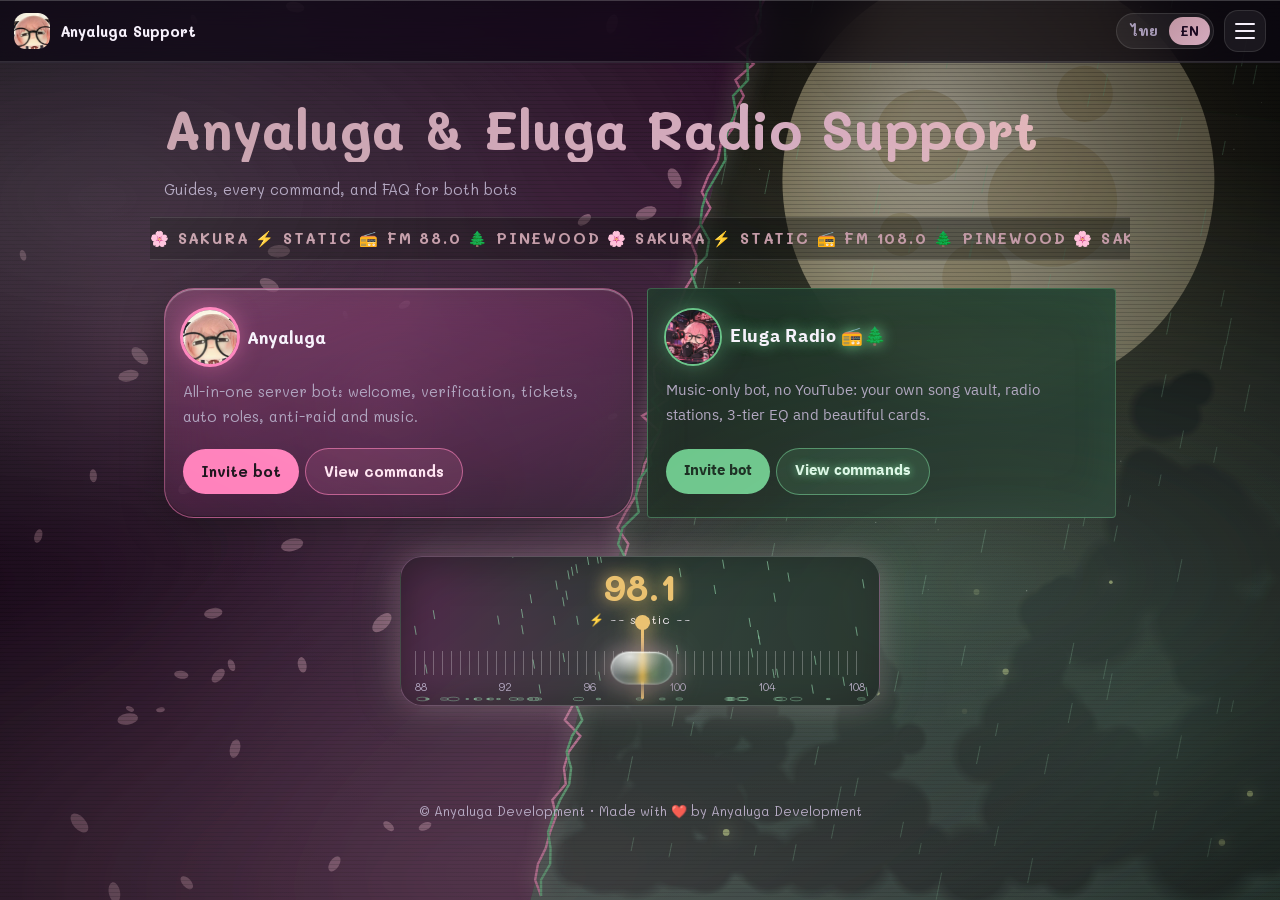
==== commit ca285318: "Add files via upload" ====
--- a/index.html
+++ b/index.html
@@ -61,7 +61,7 @@
 #list[data-b=E] .cmd code{color:#e8b85c;text-shadow:0 0 10px #e8b85c66;font-family:ui-monospace,monospace}#list[data-b=A] .cmd code{color:#ffd1e6}
 
 .card.E .btn.s{color:#d8f5e2;background:#5fbf7f22;border:1px solid #5fbf7f99;text-shadow:0 0 8px #5fbf7f}.card.A .btn.s{color:#ffe3f0;background:#ff7ab822;border:1px solid #ff7ab899}
-.fog{position:fixed;inset:-20%;pointer-events:none;z-index:1;opacity:.22;mix-blend-mode:screen;filter:blur(30px);background:radial-gradient(40% 30% at 20% 30%,#fff9,#0000),radial-gradient(50% 35% at 70% 60%,#bfe9d0cc,#0000),radial-gradient(45% 30% at 40% 85%,#ffd0e6aa,#0000);animation:fg 38s linear infinite alternate}.fog.b{animation-duration:55s;animation-direction:alternate-reverse;opacity:.16}
+.fog{position:fixed;inset:-20%;pointer-events:none;z-index:1;opacity:.13;mix-blend-mode:screen;filter:blur(30px);background:radial-gradient(40% 30% at 20% 30%,#fff9,#0000),radial-gradient(50% 35% at 70% 60%,#bfe9d0cc,#0000),radial-gradient(45% 30% at 40% 85%,#ffd0e6aa,#0000);animation:fg 38s linear infinite alternate}.fog.b{animation-duration:55s;animation-direction:alternate-reverse;opacity:.16}
 @keyframes fg{to{transform:translateX(18%) scale(1.15)}}.shk{animation:sk .38s}@keyframes sk{20%{transform:translate(-5px,3px)}40%{transform:translate(6px,-4px)}60%{transform:translate(-4px,-2px)}80%{transform:translate(3px,4px)}}
 .dial2{position:relative;margin:24px auto;max-width:480px;height:150px;border-radius:22px;border:1px solid #ffffff2a;background:linear-gradient(90deg,#3d1236,#12201a 55%,#06100b);box-shadow:0 0 50px #5fbf7f33,0 0 30px #ff7ab833,inset 0 0 40px #000a;overflow:hidden;touch-action:none;cursor:grab;user-select:none}
 .dial2 canvas{position:absolute;inset:0;width:100%;height:100%}.dial2 .dn{position:absolute;top:10px;left:0;right:0;text-align:center;pointer-events:none}
@@ -69,6 +69,17 @@
 .dial2 .tk{position:absolute;left:14px;right:14px;bottom:30px;height:24px;background:repeating-linear-gradient(90deg,#fff8 0 1px,#0000 1px 9px);opacity:.5}
 .dial2 .nm{position:absolute;left:14px;right:14px;bottom:8px;display:flex;justify-content:space-between;font-size:11px;color:var(--m)}
 .nd2{position:absolute;top:66px;bottom:6px;width:3px;margin-left:-1.5px;background:#e8b85c;border-radius:2px;box-shadow:0 0 16px #e8b85c,0 0 36px #e8b85c88;pointer-events:none}.nd2::before{content:"";position:absolute;top:-8px;left:-6px;width:15px;height:15px;border-radius:50%;background:#e8b85c;box-shadow:0 0 22px #e8b85c}
+
+body[data-bot] .card:not(.A):not(.E){border-radius:var(--rad,22px)}
+.card,.dc{position:relative;overflow:hidden;backdrop-filter:blur(22px) saturate(1.9) brightness(1.08);box-shadow:inset 0 1px 1px #fff6,inset 0 -1px 1px #0006,0 10px 40px #0006}
+.card::before,.dc::before{content:"";position:absolute;inset:0;pointer-events:none;background:linear-gradient(115deg,#fff0 30%,#ffffff26 46%,#fff0 60%);transform:translateX(-130%);animation:sheen 7s ease-in-out infinite}@keyframes sheen{45%,100%{transform:translateX(130%)}}
+header,#drawer{backdrop-filter:blur(24px) saturate(1.9);box-shadow:inset 0 -1px 0 #fff2,inset 0 1px 0 #fff3}
+.lq{position:fixed;z-index:50;pointer-events:none;width:200px;height:200px;margin:-100px 0 0 -100px;border-radius:42% 58% 63% 37%/45% 40% 60% 55%;background:radial-gradient(circle at 35% 30%,#fffc,var(--lc) 40%,#0000 72%);backdrop-filter:blur(6px) saturate(2);mix-blend-mode:screen;animation:lqx 1.2s cubic-bezier(.2,.8,.2,1) forwards}
+@keyframes lqx{0%{transform:scale(.1) rotate(0)}50%{border-radius:60% 40% 35% 65%/55% 60% 40% 45%;opacity:.9}100%{transform:scale(14) rotate(120deg);opacity:0}}
+
+.th{position:absolute;bottom:20px;width:58px;height:34px;margin-left:-29px;border-radius:99px;pointer-events:none;background:radial-gradient(120% 140% at 30% 15%,#ffffffcc,#ffffff22 45%,#ffffff10 70%),linear-gradient(#ffffff1c,#ffffff08);backdrop-filter:blur(3px) saturate(2.2) brightness(1.25);box-shadow:inset 0 1px 2px #fffc,inset 0 -3px 8px #ffffff40,inset 0 0 0 1px #ffffff55,0 6px 22px #0008,0 0 26px var(--a);will-change:transform}
+#drawer{top:calc(62px + env(safe-area-inset-top,0px));right:12px;bottom:auto;width:min(78vw,300px);padding:12px;border-radius:28px;border:1px solid #ffffff2a;transform-origin:top right;transform:scale(.15) translateY(-10px);opacity:0;pointer-events:none;filter:blur(8px);transition:transform .55s cubic-bezier(.3,1.45,.5,1),opacity .3s,filter .4s}
+.m #drawer{transform:none;opacity:1;pointer-events:auto;filter:none}
 </style></head><body data-bot="A">
 <canvas id="fx"></canvas><div class="scan"></div><div class="fog"></div><div class="fog b"></div>
 <header><a class="br" href="#home"><img src="[data-uri]" alt=""><span>Anyaluga Support</span></a><button id="lang" aria-label="Language"></button><button id="menu" aria-label="Menu"><s></s><s></s><s></s></button></header>
@@ -77,7 +88,7 @@
 <section class="pg" id="home"><h1 class="gl" data-t="h1"></h1><p class="m" data-t="sub"></p><div class="mq"><div>🌸 SAKURA ⚡ STATIC 📻 FM 88.0 🌲 PINEWOOD 🌸 SAKURA ⚡ STATIC 📻 FM 108.0 🌲 PINEWOOD 🌸 SAKURA ⚡ STATIC 📻 FM 88.0 🌲 PINEWOOD </div></div>
 <div class="g">
 <div class="card A"><h3><img class="lg" src="[data-uri]">Anyaluga</h3><p class="m" data-t="dA"></p><a class="btn" href="https://discord.com/oauth2/authorize?client_id=1532922436503470170&permissions=271707184&scope=bot%20applications.commands" data-t="inv"></a><a class="btn s" href="#cmd" onclick="pick('A')" data-t="seeCmd"></a></div>
-<div class="card E"><h3><img class="lg" src="[data-uri]">Eluga Radio 📻🌲</h3><p class="m" data-t="dE"></p><a class="btn" href="https://discord.com/oauth2/authorize?client_id=1552625930252451850&permissions=3196928&scope=bot%20applications.commands" data-t="inv"></a><a class="btn s" href="#cmd" onclick="pick('E')" data-t="seeCmd"></a></div></div><div class="dial2" id="dial"><canvas id="dr"></canvas><div class="dn"><b id="fr">98.0</b><small id="st"></small></div><div class="tk"></div><div class="nm"><span>88</span><span>92</span><span>96</span><span>100</span><span>104</span><span>108</span></div><div class="nd2" id="nd"></div></div></section>
+<div class="card E"><h3><img class="lg" src="[data-uri]">Eluga Radio 📻🌲</h3><p class="m" data-t="dE"></p><a class="btn" href="https://discord.com/oauth2/authorize?client_id=1552625930252451850&permissions=3196928&scope=bot%20applications.commands" data-t="inv"></a><a class="btn s" href="#cmd" onclick="pick('E')" data-t="seeCmd"></a></div></div><div class="dial2" id="dial"><canvas id="dr"></canvas><div class="dn"><b id="fr">98.0</b><small id="st"></small></div><div class="tk"></div><div class="nm"><span>88</span><span>92</span><span>96</span><span>100</span><span>104</span><span>108</span></div><div class="nd2" id="nd"></div><div class="th" id="th"></div></div></section>
 
 <section class="pg" id="start"><h2 data-t="hStart"></h2>
 <div class="g"><div class="card"><h3>🌸 Anyaluga</h3><ol data-l="stA"></ol></div><div class="card"><h3>📻 Eluga Radio</h3><ol data-l="stE"></ol></div></div>
@@ -95,7 +106,7 @@
 <section class="pg" id="contact"><h2 data-t="hContact"></h2><div class="card"><p>Discord: <b>beluga0146240</b><br>X: <b>@Passakor_01</b><br>Email: <b>anyapassakorn.12@gmail.com</b></p></div></section>
 </main><footer>© Anyaluga Development · <span data-t="foot"></span></footer>
 <script>
-var TS=null,DIM=.12;const A=[["Stats", "stats", "ดูสถิติกิจกรรมของสมาชิก (ข้อความ/เวลาเสียง)", false, ["member"], "View a member's activity stats (messages / voice time)"], ["Stats", "leaderboard", "ดูอันดับสมาชิกที่ active สุดในเซิร์ฟ", false, ["metric"], "See the most active members in the server"], ["Security", "antiraid-config", "ตั้งค่าระบบป้องกัน Raid", true, ["join_threshold", "window_seconds", "min_account_age_days", "alert_channel"], "Configure anti-raid protection"], ["Assets", "asset-upload", "อัปโหลดไฟล์ (รูป/ฟอนต์/config) เก็บถาวร", true, ["file", "label"], "Upload a file (image / font / config) for permanent storage"], ["Assets", "asset-list", "ดูรายชื่อไฟล์ที่อัปโหลดไว้ทั้งหมด", false, [], "List all uploaded files"], ["Assets", "asset-delete", "ลบไฟล์ที่อัปโหลดไว้", true, ["file_id"], "Delete an uploaded file"], ["Auto Role", "autorole-set", "ตั้งค่ายศตามจำนวนวันในเซิร์ฟ", true, ["days", "role", "label"], "Set a role granted after a number of days in the server"], ["Auto Role", "autorole-mode", "เลือกโหมด: แจกอัตโนมัติ หรือ ให้กดรับเอง", true, ["mode"], "Choose mode: auto-assign, or members claim the role themselves"], ["Auto Role", "autorole-post-claim", "โพสต์ปุ่มรับยศในห้องนี้", true, [], "Post the role-claim button in this channel"], ["Command Perms", "cmdperm-grant", "อนุญาตให้ยศนี้ใช้คำสั่งที่ระบุได้", true, ["command", "role"], "Allow a role to use a specific command"], ["Command Perms", "cmdperm-revoke", "เอาสิทธิ์การใช้คำสั่งของยศนี้ออก", true, ["command", "role"], "Remove a role's permission to use a command"], ["Command Perms", "cmdperm-grant-bulk", "ให้ยศนี้ใช้ได้หลายคำสั่งพร้อมกันในครั้งเดียว", true, ["role", "commands"], "Let one role use several commands at once"], ["Command Perms", "cmdperm-grant-multi", "ให้หลายยศใช้ได้หลายคำสั่งพร้อมกันในรอบเดียว", true, ["commands"], "Let several roles use several commands in one go"], ["Command Perms", "cmdperm-list", "ดูว่ายศไหนถูกให้สิทธิ์ใช้คำสั่งนี้บ้าง", false, ["command"], "See which roles may use this command"], ["Command Perms", "cmdperm-list-all", "ดูสิทธิ์คำสั่งทั้งหมดที่ตั้งไว้ในเซิร์ฟนี้", false, [], "See all command permissions set in this server"], ["Panel", "beluga-panel", "เปิด Control Panel เปิด/ปิดระบบต่าง ๆ", true, [], "Open the Control Panel to switch each system on/off"], ["Fonts", "font-list", "ดูรายชื่อฟอนต์ทั้งหมดที่มีให้ใช้", false, [], "List every available font"], ["Fonts", "font-preview", "ดูตัวอย่างข้อความด้วยฟอนต์ที่เลือก", false, ["text", "font", "color", "background"], "Preview text in a chosen font"], ["Force", "force-sync-roles", "⚡ บังคับตรวจเช็คและแจกยศ Auto Role ย้อนหลังให้สมาชิกทุกคน", true, [], "Force-check and retroactively grant Auto Roles to every member"], ["Force", "force-overwrite-welcome", "⚡ ลบข้อความต้อนรับเก่าในห้องนี้แล้วโพสต์เวอร์ชันล่าสุดทับ", true, ["limit"], "Delete old welcome messages in this channel and repost the latest"], ["Force", "force-reset-config", "⚡ คืนค่าโรงงานทุกระบบของเซิร์ฟนี้ (ล้างการตั้งค่าทั้งหมด แอดมินเท่านั้น)", true, ["confirm"], "Factory-reset every system in this server (wipes all settings)"], ["Goodbye", "goodbye-editor", "เปิดหน้าต่างแก้ไข embed อำลา", true, [], "Open the goodbye embed editor"], ["Goodbye", "goodbye-set-channel", "ตั้งห้องที่จะโพสต์ข้อความอำลา", true, ["channel"], "Set the channel for goodbye messages"], ["Goodbye", "goodbye-add-image", "🎲 เพิ่มรูป/GIF เข้าคลังอำลา (มีหลายรูป = สุ่มใช้ทุกครั้งที่มีคนออก)", true, ["url"], "Add an image/GIF to the goodbye pool (several = random each time someone leaves)"], ["Goodbye", "goodbye-list-images", "ดูรายชื่อรูป/GIF ทั้งหมดในคลังอำลา", false, [], "List all images/GIFs in the goodbye pool"], ["Goodbye", "goodbye-remove-image", "ลบรูปออกจากคลังอำลาตามลำดับที่ (ดูจาก /goodbye-list-images)", false, ["index"], "Remove an image from the goodbye pool by its number"], ["Info", "info", "ดูประวัติและสถานะการทำงานของบอทตัวนี้", false, [], "View the bot's history and status"], ["Info", "info-edit", "แก้ไขข้อมูลบอท (เปิดฟอร์มกรอกรหัสยืนยันแบบส่วนตัว)", false, [], "Edit bot info (private verification-code form)"], ["Info", "info-set-created-here", "ตั้งวันที่เริ่มพัฒนาโปรเจกต์ = วันที่สร้างเซิร์ฟเวอร์นี้ (ใช้ในเซิร์ฟเวอร์หลักของโปรเจกต์)", false, [], "Set the project start date to this server's creation date (use in the project's main server)"], ["Info", "info-list-changelog", "ดู changelog ทั้งหมดพร้อมเลข index", false, [], "View the full changelog with index numbers"], ["Info", "join-dm-preview", "ดูตัวอย่าง DM ทักทายที่บอทส่งตอนถูกเชิญ (ส่งให้คุณทาง DM)", false, [], "Preview the greeting DM the bot sends when invited (sent to you by DM)"], ["Music", "addsong", "เพิ่มเพลงเข้าคลัง (ลิงก์ไฟล์เสียงตรง)", false, ["name", "url", "thumbnail"], "Add a song to the library (direct audio link)"], ["Music", "addsongfromvideo", "แนบวิดีโอ/เสียง บอทตัดเสียง+จับภาพนิ่งเป็นปกให้ แล้วเก็บเข้าคลัง (ลิงก์ไม่หมดอายุ)", false, ["name", "video", "thumbnail_time"], "Attach a video/audio file; the bot extracts the sound and a cover frame and stores it (link never expires)"], ["Music", "removesong", "ลบเพลงออกจากคลัง", false, ["name"], "Remove a song from the library"], ["Music", "songlist", "ดูรายชื่อเพลงทั้งหมดในคลัง", false, [], "List every song in the library"], ["Music", "play", "เล่นเพลงจากคลัง หรือลิงก์ไฟล์เสียงตรง", false, ["query"], "Play a library song or a direct audio link"], ["Music", "skip", "ข้ามเพลงไปเพลงต่อไปในคิว", false, [], "Skip to the next song in the queue"], ["Music", "pause", "พักเพลงที่กำลังเล่นไว้ชั่วคราว", false, [], "Pause the current song"], ["Music", "resume", "เล่นเพลงที่พักไว้ต่อ", false, [], "Resume a paused song"], ["Music", "stop", "หยุดเพลง ล้างคิว แล้วออกจากห้องเสียง", false, [], "Stop, clear the queue and leave the voice channel"], ["Music", "queue", "ดูคิวเพลงที่รออยู่", false, [], "View the waiting queue"], ["Music", "nowplaying", "ดูว่ากำลังเล่นเพลงอะไรอยู่ (โพสต์ panel ใหม่)", false, [], "See what is playing now (posts a fresh panel)"], ["Music", "eq", "ตั้งค่า EQ ด้วยพรีเซ็ตสำเร็จรูป หรือปรับเบส/แหลมเอง", false, ["preset", "bass", "treble"], "Set EQ with a ready-made preset, or adjust bass/treble yourself"], ["Music", "eqmenu", "เปิดเมนู EQ แบบ interactive เลือก/ปรับได้เลย", false, [], "Open the interactive EQ menu"], ["Music", "settheme", "ตั้งสีธีม embed ของบอทในเซิร์ฟเวอร์นี้", false, ["color"], "Set the bot's embed theme colour in this server"], ["Music", "thememenu", "เปิดเมนูตั้งสีธีมแบบ interactive เลือก/ใส่ hex เองได้เลย", false, [], "Open the interactive theme-colour menu (pick one or enter your own hex)"], ["Music", "volume", "ปรับระดับเสียง (0-200)", false, ["level"], "Adjust volume (0-200)"], ["Music", "leave", "ออกจากห้องเสียง (ไม่ล้างคิว)", false, [], "Leave the voice channel (keeps the queue)"], ["Music", "ffmpeginfo", "ดูข้อมูล FFmpeg ที่ติดตั้ง", true, [], "Show the installed FFmpeg info"], ["Channel Perms", "permission-set", "ตั้งสิทธิ์ของยศในห้องต่างๆ ทั้งเซิร์ฟหรือเฉพาะหมวดหมู่", true, ["role", "permission", "value", "category"], "Set a role's permission in channels, server-wide or per category"], ["Channel Perms", "permission-set-bulk", "ตั้งสิทธิ์ยศได้หลายหมวดหมู่พร้อมกันในคำสั่งเดียว", true, ["role", "permission", "value"], "Set a role's permission across several categories in one command"], ["Channel Perms", "permission-set-multi", "ตั้งหลายสิทธิ์พร้อมกันให้ยศในคำสั่งเดียว เช่น ดูห้อง+ส่งข้อความ+แนบไฟล์", true, ["role", "value", "category"], "Set several permissions for a role at once, e.g. view channel + send messages + attach files"], ["Channel Perms", "permission-view", "ดูว่ายศนี้มีสิทธิ์พิเศษ (override) ในห้องไหนบ้าง", false, ["role"], "See which channels a role has special (override) permissions in"], ["Rules", "rules-editor", "เปิดหน้าต่างแก้ไขกฎ", true, [], "Open the rules editor"], ["Rules", "rules-post", "โพสต์ข้อความกฎในห้องนี้ (ผูกไว้เพื่ออัปเดตอัตโนมัติในอนาคต)", false, [], "Post the rules in this channel (linked so it auto-updates later)"], ["Theme", "theme-set-color", "ตั้งสีหลักให้ทุกระบบพร้อมกัน (welcome, goodbye, verify, rules, ticket, music)", true, ["hex_color"], "Set one main colour for every system at once (welcome, goodbye, verify, rules, ticket, music)"], ["Theme", "theme-view", "ดูสีปัจจุบันของทุกระบบในเซิร์ฟนี้", false, [], "See the current colour of every system in this server"], ["Ticket", "ticket-setup", "ตั้งค่าระบบตั๋ว: หมวดหมู่ที่จะสร้างห้องตั๋ว + ยศทีมงานที่เห็นตั๋วได้", true, ["category", "support_role"], "Set up tickets: category for ticket channels + staff role that can see them"], ["Ticket", "ticket-remove-support-role", "เอายศทีมงานออกจากระบบตั๋ว", true, ["role"], "Remove a staff role from the ticket system"], ["Ticket", "ticket-panel", "โพสต์แผงเปิดตั๋วในห้องนี้", true, [], "Post the ticket-opening panel in this channel"], ["Ticket", "ticket-editor", "แก้ข้อความ/สีของแผงเปิดตั๋วและข้อความต้อนรับในห้องตั๋ว", true, ["title", "description", "color", "welcome_text"], "Edit the ticket panel text/colour and the welcome text inside tickets"], ["Verify", "verify-set-role", "ตั้งยศที่จะมอบให้หลังยืนยันตัวตน", true, [], "Set the role given after verification"], ["Verify", "verify-set-explain", "แก้ไขข้อความ 'ทำไมต้องยืนยัน'", true, [], "Edit the \"why verify\" text"], ["Verify", "verify-set-banner", "ตั้งภาพประกอบ (banner) ด้านบนแผงยืนยันตัวตน", true, ["image"], "Set the banner image at the top of the verify panel"], ["Verify", "verify-set-color", "ตั้งสี hex ของแผงยืนยันตัวตน", true, ["hex_color"], "Set the verify panel's hex colour"], ["Verify", "verify-set-emoji", "ตั้งอีโมจิของปุ่มยืนยันตัวตน/ปุ่มคำถาม", true, ["confirm_emoji", "explain_emoji"], "Set the emoji of the verify / question buttons"], ["Verify", "verify-setup-gate", "🚪 สร้างห้องยืนยันตัวตน+กฎอัตโนมัติ และล็อกไม่ให้คนที่ยังไม่มียศเห็นห้องอื่นเลย", true, ["verified_role"], "Auto-create the verify + rules channels and lock all other channels from members without the role"], ["Verify", "verify-post-panel", "โพสต์แผงปุ่มยืนยันตัวตนในห้องนี้", true, [], "Post the verify button panel in this channel"], ["Welcome", "welcome-editor", "เปิดหน้าต่างแก้ไข embed ต้อนรับ", true, [], "Open the welcome embed editor"], ["Welcome", "welcome-set-channel", "ตั้งห้องที่จะโพสต์ข้อความต้อนรับ", true, ["channel"], "Set the channel for welcome messages"], ["Welcome", "welcome-add-image", "🎲 เพิ่มรูป/GIF เข้าคลังต้อนรับ (มีหลายรูป = สุ่มใช้ทุกครั้งที่มีคนเข้า)", true, ["url"], "Add an image/GIF to the welcome pool (several = random each time someone joins)"], ["Welcome", "welcome-list-images", "ดูรายชื่อรูป/GIF ทั้งหมดในคลังต้อนรับ", false, [], "List all images/GIFs in the welcome pool"], ["Welcome", "welcome-remove-image", "ลบรูปออกจากคลังต้อนรับตามลำดับที่ (ดูจาก /welcome-list-images)", false, ["index"], "Remove an image from the welcome pool by its number"], ["Welcome", "welcome-set-author", "ตั้งช่อง Author (ชื่อ+ไอคอนเล็กด้านบน embed)", true, ["name", "icon_url"], "Set the Author line (small name + icon on top of the embed)"], ["Welcome", "welcome-set-footer", "ตั้งช่อง Footer (ข้อความเล็กด้านล่าง embed)", true, ["text", "icon_url"], "Set the Footer (small text at the bottom of the embed)"], ["Welcome", "welcome-add-field", "เพิ่มช่องข้อมูลย่อยใน embed (สูงสุด 3 ช่อง)", true, ["name", "value", "inline"], "Add a sub-field to the embed (max 3)"], ["Welcome", "welcome-clear-fields", "ลบช่องข้อมูลย่อยทั้งหมดออก", true, [], "Remove all sub-fields"], ["Welcome", "welcome-set-extra-embed", "ตั้ง embed ที่สองต่อท้าย เช่น แยกกฎ/ลิงก์ห้องสำคัญ", true, ["title", "description"], "Set a second embed, e.g. for rules or important-channel links"], ["Welcome", "welcome-composite-config", "ปรับตำแหน่ง avatar/ข้อความ และกรอบของรูป composite", true, ["avatar_position", "avatar_size", "text_position", "border_color", "border_width"], "Adjust avatar/text position and the border of the composite image"], ["Welcome", "welcome-set-delay", "หน่วงเวลาก่อนส่งข้อความต้อนรับ", true, ["seconds"], "Delay before sending the welcome message"], ["Welcome", "welcome-toggle-dm", "เปิด/ปิดการส่ง DM ต้อนรับแยกจากที่โพสต์ในห้อง", true, ["enabled"], "Turn the separate welcome DM on/off"], ["Welcome", "welcome-stats", "ดูจำนวนครั้งที่ส่งข้อความต้อนรับไปแล้ว", false, [], "See how many welcome messages have been sent"], ["Welcome", "welcome-save-preset", "บันทึกดีไซน์ต้อนรับปัจจุบันเป็น preset ไว้สลับใช้", true, ["name"], "Save the current welcome design as a preset to switch back to later"], ["Welcome", "welcome-load-preset", "โหลด preset ที่บันทึกไว้มาใช้ทันที", true, ["name"], "Load a saved preset immediately"], ["Welcome", "welcome-list-presets", "ดูรายชื่อ preset ทั้งหมดที่บันทึกไว้", false, [], "List all saved presets"], ["Welcome", "welcome-delete-preset", "ลบ preset ที่บันทึกไว้", true, ["name"], "Delete a saved preset"], ["Welcome", "welcome-image-set-background", "ตั้งรูปพื้นหลังสำหรับ Welcome Image", true, ["image"], "Set the background image for the Welcome Image"], ["Welcome", "welcome-image-config", "ปรับแต่งข้อความ/ฟอนต์/avatar บน Welcome Image", true, ["font", "text", "color", "font_size", "text_position", "avatar_enabled", "avatar_size", "avatar_position"], "Customise text, font and avatar on the Welcome Image"], ["Welcome", "welcome-image-toggle", "เปิด/ปิดการใช้ Welcome Image แทน image_url ปกติ", true, ["enabled"], "Use the Welcome Image instead of the normal image_url (on/off)"], ["Welcome", "welcome-image-preview", "ดูตัวอย่าง Welcome Image ปัจจุบัน", false, [], "Preview the current Welcome Image"], ["Welcome", "welcome-wizard", "🧙 ออกแบบข้อความต้อนรับแบบ step-by-step ทีละขั้น", true, [], "Design the welcome message step by step with a wizard"]],E=[["Player", "play", "เล่นเพลงจากคลัง หรือลิงก์สตรีมตรง (ไม่รองรับ YouTube)", false, ["query"], "Play a library song or a direct stream link (YouTube is not supported)"], ["Player", "playfile", "เล่นไฟล์เสียงที่แนบมา", false, ["file"], "Play an attached audio file"], ["Player", "radio", "เปิดโหมดวิทยุ: สุ่มเพลงจากคลังไม่จบ", false, [], "Radio mode: endlessly shuffle songs from the library"], ["Player", "pause", "หยุด/เล่นต่อ", false, [], "Pause / resume"], ["Player", "skip", "ข้ามเพลง", false, [], "Skip the song"], ["Player", "stop", "หยุดและออกจากห้อง", false, [], "Stop and leave the channel"], ["Player", "shuffle", "สับคิว", false, [], "Shuffle the queue"], ["Player", "loop", "วนเพลง", false, ["mode"], "Repeat mode"], ["Player", "volume", "ระดับเสียง 0-300 (เกิน 100 = บูสต์เสียงจริง มีลิมิตเตอร์กันแตกให้)", false, ["level"], "Volume 0-300 (above 100 is a real boost, with a limiter to prevent clipping)"], ["Player", "queue", "ดูคิว", false, [], "View the queue"], ["Player", "nowplaying", "ส่งแผงควบคุมใหม่", false, [], "Post a fresh control panel"], ["Song", "song edit", "ตั้งชื่อ/ศิลปิน/ปกเพลง (ไม่ใส่ชื่อเพลง = เพลงที่กำลังเล่น)", false, ["name", "title", "artist", "cover", "cover_url", "clear_cover", "reset"], "Set title / artist / cover (leave the name empty = the song now playing)"], ["Player", "addsong", "เพิ่มเพลงเข้าคลังด้วยลิงก์ไฟล์เสียงตรง", true, ["name", "url", "artist", "cover"], "Add a song to the library by direct audio link (needs Manage Server)"], ["Player", "addsongfromvideo", "แนบวิดีโอ/เสียง บอทตัดเสียงเก็บเข้าคลัง (ลิงก์ไม่หมดอายุ)", false, ["name", "file", "artist", "cover"], "Attach a video/audio file; the bot extracts the sound into the library (link never expires)"], ["Player", "removesong", "ลบเพลงออกจากคลัง", true, ["name"], "Remove a song from the library (needs Manage Server)"], ["Player", "songlist", "ดูเพลงในคลัง", false, [], "List the songs in the library"], ["Station", "station add", "บันทึกสถานี", true, ["name", "url"], "Save a station (needs Manage Server)"], ["Station", "station remove", "ลบสถานี", true, ["name"], "Remove a station (needs Manage Server)"], ["Station", "station play", "เล่นสถานีที่บันทึกไว้", false, ["name"], "Play a saved station"], ["Tune", "tune theme", "เลือกธีม", false, ["name"], "Choose a theme"], ["Tune", "tune color", "สี embed เอง เช่น #7a1616 (พิมพ์ reset เพื่อกลับธีม)", false, ["hex"], "Set a custom embed colour, e.g. #7a1616 (type reset to go back to the theme)"], ["Tune", "tune fx", "เลือกฟิลเตอร์เสียง", false, ["preset"], "Choose an audio filter"], ["Tune", "tune cover_tint", "ให้สีการ์ด Now Playing เปลี่ยนตามสีของปกเพลง", false, ["on"], "Make the Now Playing card colour follow the song's cover"], ["Tune", "tune eq_basic", "ปรับเสียงง่าย ๆ: เบส/เสียงร้อง/แหลม", false, ["bass", "vocal", "treble"], "Simple tone control: bass / vocal / treble"], ["Tune", "tune eq_pro", "EQ 11 แบนด์ละเอียด (Pro)", false, ["band", "gain"], "Detailed 11-band EQ (Pro)"], ["Tune", "tune preamp", "เกนโดยรวมก่อนเข้า EQ (-20 ถึง +20 dB)", false, ["gain"], "Overall gain before the EQ (-20 to +20 dB)"], ["Tune", "tune eq_advanced", "⚠ Advanced: compressor/reverb/width/filters/deesser/loudness — อาจทำให้เสียงเพี้ยนได้", false, ["compressor", "reverb", "width", "normalize", "highpass", "lowpass", "shelf_ends", "deesser", "loudness_lufs"], "Advanced: compressor / reverb / width / filters / de-esser / loudness — may distort the sound"], ["Tune", "tune eq", "เปิดแผงปรับ EQ แบบอินเทอร์แอคทีฟ (Basic/Pro/Advanced)", false, [], "Open the interactive EQ panel (Basic / Pro / Advanced)"], ["Tune", "tune eq_show", "ดูค่าปรับเสียงทั้งหมดตอนนี้", false, [], "Show all current audio settings"], ["Tune", "tune eq_reset", "รีเซ็ตการปรับเสียงทั้งหมด", false, [], "Reset all audio adjustments"], ["Tune", "tune eq_export", "ส่งออกค่าปรับเสียงเป็นโค้ด แชร์ให้เซิร์ฟเวอร์อื่นได้", false, [], "Export your audio settings as a code to share with other servers"], ["Tune", "tune eq_import", "นำเข้าโค้ดพรีเซ็ตเสียงจาก /tune eq_export", false, ["code"], "Import an audio preset code from /tune eq_export"], ["Tune", "tune bg", "พื้นหลังเคลื่อนไหวบนการ์ด Now Playing (อัปเดตทุก ~5 วิ)", false, ["name"], "Animated background on the Now Playing card (updates about every 5 s)"], ["Tune", "tune rescan", "สแกนโฟลเดอร์เพลงใหม่", false, [], "Rescan the music folder"], ["Tune", "tune about", "ข้อมูลระบบ / เวอร์ชัน FFmpeg", false, [], "System info / FFmpeg version"], ["Tune", "tune profile", "สรุปการตั้งค่าทั้งหมดของเซิร์ฟเวอร์นี้", false, [], "Summary of all settings for this server"], ["Card", "card layout", "เลือกโครงหน้าตาการ์ดเพลง", false, ["name"], "Choose the music card layout"], ["Card", "card barstyle", "เลือกสไตล์แถบเวลาเพลง", false, ["name"], "Choose the progress-bar style"], ["Card", "card footer", "แสดงบรรทัดธีมท้ายการ์ดหรือไม่", false, ["show"], "Show or hide the theme line at the bottom of the card"], ["Card", "card reset", "รีเซ็ตการ์ดกลับค่าเริ่มต้น (classic)", false, [], "Reset the card to default (classic)"]];
+var TS=null,DIM=.3;const A=[["Stats", "stats", "ดูสถิติกิจกรรมของสมาชิก (ข้อความ/เวลาเสียง)", false, ["member"], "View a member's activity stats (messages / voice time)"], ["Stats", "leaderboard", "ดูอันดับสมาชิกที่ active สุดในเซิร์ฟ", false, ["metric"], "See the most active members in the server"], ["Security", "antiraid-config", "ตั้งค่าระบบป้องกัน Raid", true, ["join_threshold", "window_seconds", "min_account_age_days", "alert_channel"], "Configure anti-raid protection"], ["Assets", "asset-upload", "อัปโหลดไฟล์ (รูป/ฟอนต์/config) เก็บถาวร", true, ["file", "label"], "Upload a file (image / font / config) for permanent storage"], ["Assets", "asset-list", "ดูรายชื่อไฟล์ที่อัปโหลดไว้ทั้งหมด", false, [], "List all uploaded files"], ["Assets", "asset-delete", "ลบไฟล์ที่อัปโหลดไว้", true, ["file_id"], "Delete an uploaded file"], ["Auto Role", "autorole-set", "ตั้งค่ายศตามจำนวนวันในเซิร์ฟ", true, ["days", "role", "label"], "Set a role granted after a number of days in the server"], ["Auto Role", "autorole-mode", "เลือกโหมด: แจกอัตโนมัติ หรือ ให้กดรับเอง", true, ["mode"], "Choose mode: auto-assign, or members claim the role themselves"], ["Auto Role", "autorole-post-claim", "โพสต์ปุ่มรับยศในห้องนี้", true, [], "Post the role-claim button in this channel"], ["Command Perms", "cmdperm-grant", "อนุญาตให้ยศนี้ใช้คำสั่งที่ระบุได้", true, ["command", "role"], "Allow a role to use a specific command"], ["Command Perms", "cmdperm-revoke", "เอาสิทธิ์การใช้คำสั่งของยศนี้ออก", true, ["command", "role"], "Remove a role's permission to use a command"], ["Command Perms", "cmdperm-grant-bulk", "ให้ยศนี้ใช้ได้หลายคำสั่งพร้อมกันในครั้งเดียว", true, ["role", "commands"], "Let one role use several commands at once"], ["Command Perms", "cmdperm-grant-multi", "ให้หลายยศใช้ได้หลายคำสั่งพร้อมกันในรอบเดียว", true, ["commands"], "Let several roles use several commands in one go"], ["Command Perms", "cmdperm-list", "ดูว่ายศไหนถูกให้สิทธิ์ใช้คำสั่งนี้บ้าง", false, ["command"], "See which roles may use this command"], ["Command Perms", "cmdperm-list-all", "ดูสิทธิ์คำสั่งทั้งหมดที่ตั้งไว้ในเซิร์ฟนี้", false, [], "See all command permissions set in this server"], ["Panel", "beluga-panel", "เปิด Control Panel เปิด/ปิดระบบต่าง ๆ", true, [], "Open the Control Panel to switch each system on/off"], ["Fonts", "font-list", "ดูรายชื่อฟอนต์ทั้งหมดที่มีให้ใช้", false, [], "List every available font"], ["Fonts", "font-preview", "ดูตัวอย่างข้อความด้วยฟอนต์ที่เลือก", false, ["text", "font", "color", "background"], "Preview text in a chosen font"], ["Force", "force-sync-roles", "⚡ บังคับตรวจเช็คและแจกยศ Auto Role ย้อนหลังให้สมาชิกทุกคน", true, [], "Force-check and retroactively grant Auto Roles to every member"], ["Force", "force-overwrite-welcome", "⚡ ลบข้อความต้อนรับเก่าในห้องนี้แล้วโพสต์เวอร์ชันล่าสุดทับ", true, ["limit"], "Delete old welcome messages in this channel and repost the latest"], ["Force", "force-reset-config", "⚡ คืนค่าโรงงานทุกระบบของเซิร์ฟนี้ (ล้างการตั้งค่าทั้งหมด แอดมินเท่านั้น)", true, ["confirm"], "Factory-reset every system in this server (wipes all settings)"], ["Goodbye", "goodbye-editor", "เปิดหน้าต่างแก้ไข embed อำลา", true, [], "Open the goodbye embed editor"], ["Goodbye", "goodbye-set-channel", "ตั้งห้องที่จะโพสต์ข้อความอำลา", true, ["channel"], "Set the channel for goodbye messages"], ["Goodbye", "goodbye-add-image", "🎲 เพิ่มรูป/GIF เข้าคลังอำลา (มีหลายรูป = สุ่มใช้ทุกครั้งที่มีคนออก)", true, ["url"], "Add an image/GIF to the goodbye pool (several = random each time someone leaves)"], ["Goodbye", "goodbye-list-images", "ดูรายชื่อรูป/GIF ทั้งหมดในคลังอำลา", false, [], "List all images/GIFs in the goodbye pool"], ["Goodbye", "goodbye-remove-image", "ลบรูปออกจากคลังอำลาตามลำดับที่ (ดูจาก /goodbye-list-images)", false, ["index"], "Remove an image from the goodbye pool by its number"], ["Info", "info", "ดูประวัติและสถานะการทำงานของบอทตัวนี้", false, [], "View the bot's history and status"], ["Info", "info-edit", "แก้ไขข้อมูลบอท (เปิดฟอร์มกรอกรหัสยืนยันแบบส่วนตัว)", false, [], "Edit bot info (private verification-code form)"], ["Info", "info-set-created-here", "ตั้งวันที่เริ่มพัฒนาโปรเจกต์ = วันที่สร้างเซิร์ฟเวอร์นี้ (ใช้ในเซิร์ฟเวอร์หลักของโปรเจกต์)", false, [], "Set the project start date to this server's creation date (use in the project's main server)"], ["Info", "info-list-changelog", "ดู changelog ทั้งหมดพร้อมเลข index", false, [], "View the full changelog with index numbers"], ["Info", "join-dm-preview", "ดูตัวอย่าง DM ทักทายที่บอทส่งตอนถูกเชิญ (ส่งให้คุณทาง DM)", false, [], "Preview the greeting DM the bot sends when invited (sent to you by DM)"], ["Music", "addsong", "เพิ่มเพลงเข้าคลัง (ลิงก์ไฟล์เสียงตรง)", false, ["name", "url", "thumbnail"], "Add a song to the library (direct audio link)"], ["Music", "addsongfromvideo", "แนบวิดีโอ/เสียง บอทตัดเสียง+จับภาพนิ่งเป็นปกให้ แล้วเก็บเข้าคลัง (ลิงก์ไม่หมดอายุ)", false, ["name", "video", "thumbnail_time"], "Attach a video/audio file; the bot extracts the sound and a cover frame and stores it (link never expires)"], ["Music", "removesong", "ลบเพลงออกจากคลัง", false, ["name"], "Remove a song from the library"], ["Music", "songlist", "ดูรายชื่อเพลงทั้งหมดในคลัง", false, [], "List every song in the library"], ["Music", "play", "เล่นเพลงจากคลัง หรือลิงก์ไฟล์เสียงตรง", false, ["query"], "Play a library song or a direct audio link"], ["Music", "skip", "ข้ามเพลงไปเพลงต่อไปในคิว", false, [], "Skip to the next song in the queue"], ["Music", "pause", "พักเพลงที่กำลังเล่นไว้ชั่วคราว", false, [], "Pause the current song"], ["Music", "resume", "เล่นเพลงที่พักไว้ต่อ", false, [], "Resume a paused song"], ["Music", "stop", "หยุดเพลง ล้างคิว แล้วออกจากห้องเสียง", false, [], "Stop, clear the queue and leave the voice channel"], ["Music", "queue", "ดูคิวเพลงที่รออยู่", false, [], "View the waiting queue"], ["Music", "nowplaying", "ดูว่ากำลังเล่นเพลงอะไรอยู่ (โพสต์ panel ใหม่)", false, [], "See what is playing now (posts a fresh panel)"], ["Music", "eq", "ตั้งค่า EQ ด้วยพรีเซ็ตสำเร็จรูป หรือปรับเบส/แหลมเอง", false, ["preset", "bass", "treble"], "Set EQ with a ready-made preset, or adjust bass/treble yourself"], ["Music", "eqmenu", "เปิดเมนู EQ แบบ interactive เลือก/ปรับได้เลย", false, [], "Open the interactive EQ menu"], ["Music", "settheme", "ตั้งสีธีม embed ของบอทในเซิร์ฟเวอร์นี้", false, ["color"], "Set the bot's embed theme colour in this server"], ["Music", "thememenu", "เปิดเมนูตั้งสีธีมแบบ interactive เลือก/ใส่ hex เองได้เลย", false, [], "Open the interactive theme-colour menu (pick one or enter your own hex)"], ["Music", "volume", "ปรับระดับเสียง (0-200)", false, ["level"], "Adjust volume (0-200)"], ["Music", "leave", "ออกจากห้องเสียง (ไม่ล้างคิว)", false, [], "Leave the voice channel (keeps the queue)"], ["Music", "ffmpeginfo", "ดูข้อมูล FFmpeg ที่ติดตั้ง", true, [], "Show the installed FFmpeg info"], ["Channel Perms", "permission-set", "ตั้งสิทธิ์ของยศในห้องต่างๆ ทั้งเซิร์ฟหรือเฉพาะหมวดหมู่", true, ["role", "permission", "value", "category"], "Set a role's permission in channels, server-wide or per category"], ["Channel Perms", "permission-set-bulk", "ตั้งสิทธิ์ยศได้หลายหมวดหมู่พร้อมกันในคำสั่งเดียว", true, ["role", "permission", "value"], "Set a role's permission across several categories in one command"], ["Channel Perms", "permission-set-multi", "ตั้งหลายสิทธิ์พร้อมกันให้ยศในคำสั่งเดียว เช่น ดูห้อง+ส่งข้อความ+แนบไฟล์", true, ["role", "value", "category"], "Set several permissions for a role at once, e.g. view channel + send messages + attach files"], ["Channel Perms", "permission-view", "ดูว่ายศนี้มีสิทธิ์พิเศษ (override) ในห้องไหนบ้าง", false, ["role"], "See which channels a role has special (override) permissions in"], ["Rules", "rules-editor", "เปิดหน้าต่างแก้ไขกฎ", true, [], "Open the rules editor"], ["Rules", "rules-post", "โพสต์ข้อความกฎในห้องนี้ (ผูกไว้เพื่ออัปเดตอัตโนมัติในอนาคต)", false, [], "Post the rules in this channel (linked so it auto-updates later)"], ["Theme", "theme-set-color", "ตั้งสีหลักให้ทุกระบบพร้อมกัน (welcome, goodbye, verify, rules, ticket, music)", true, ["hex_color"], "Set one main colour for every system at once (welcome, goodbye, verify, rules, ticket, music)"], ["Theme", "theme-view", "ดูสีปัจจุบันของทุกระบบในเซิร์ฟนี้", false, [], "See the current colour of every system in this server"], ["Ticket", "ticket-setup", "ตั้งค่าระบบตั๋ว: หมวดหมู่ที่จะสร้างห้องตั๋ว + ยศทีมงานที่เห็นตั๋วได้", true, ["category", "support_role"], "Set up tickets: category for ticket channels + staff role that can see them"], ["Ticket", "ticket-remove-support-role", "เอายศทีมงานออกจากระบบตั๋ว", true, ["role"], "Remove a staff role from the ticket system"], ["Ticket", "ticket-panel", "โพสต์แผงเปิดตั๋วในห้องนี้", true, [], "Post the ticket-opening panel in this channel"], ["Ticket", "ticket-editor", "แก้ข้อความ/สีของแผงเปิดตั๋วและข้อความต้อนรับในห้องตั๋ว", true, ["title", "description", "color", "welcome_text"], "Edit the ticket panel text/colour and the welcome text inside tickets"], ["Verify", "verify-set-role", "ตั้งยศที่จะมอบให้หลังยืนยันตัวตน", true, [], "Set the role given after verification"], ["Verify", "verify-set-explain", "แก้ไขข้อความ 'ทำไมต้องยืนยัน'", true, [], "Edit the \"why verify\" text"], ["Verify", "verify-set-banner", "ตั้งภาพประกอบ (banner) ด้านบนแผงยืนยันตัวตน", true, ["image"], "Set the banner image at the top of the verify panel"], ["Verify", "verify-set-color", "ตั้งสี hex ของแผงยืนยันตัวตน", true, ["hex_color"], "Set the verify panel's hex colour"], ["Verify", "verify-set-emoji", "ตั้งอีโมจิของปุ่มยืนยันตัวตน/ปุ่มคำถาม", true, ["confirm_emoji", "explain_emoji"], "Set the emoji of the verify / question buttons"], ["Verify", "verify-setup-gate", "🚪 สร้างห้องยืนยันตัวตน+กฎอัตโนมัติ และล็อกไม่ให้คนที่ยังไม่มียศเห็นห้องอื่นเลย", true, ["verified_role"], "Auto-create the verify + rules channels and lock all other channels from members without the role"], ["Verify", "verify-post-panel", "โพสต์แผงปุ่มยืนยันตัวตนในห้องนี้", true, [], "Post the verify button panel in this channel"], ["Welcome", "welcome-editor", "เปิดหน้าต่างแก้ไข embed ต้อนรับ", true, [], "Open the welcome embed editor"], ["Welcome", "welcome-set-channel", "ตั้งห้องที่จะโพสต์ข้อความต้อนรับ", true, ["channel"], "Set the channel for welcome messages"], ["Welcome", "welcome-add-image", "🎲 เพิ่มรูป/GIF เข้าคลังต้อนรับ (มีหลายรูป = สุ่มใช้ทุกครั้งที่มีคนเข้า)", true, ["url"], "Add an image/GIF to the welcome pool (several = random each time someone joins)"], ["Welcome", "welcome-list-images", "ดูรายชื่อรูป/GIF ทั้งหมดในคลังต้อนรับ", false, [], "List all images/GIFs in the welcome pool"], ["Welcome", "welcome-remove-image", "ลบรูปออกจากคลังต้อนรับตามลำดับที่ (ดูจาก /welcome-list-images)", false, ["index"], "Remove an image from the welcome pool by its number"], ["Welcome", "welcome-set-author", "ตั้งช่อง Author (ชื่อ+ไอคอนเล็กด้านบน embed)", true, ["name", "icon_url"], "Set the Author line (small name + icon on top of the embed)"], ["Welcome", "welcome-set-footer", "ตั้งช่อง Footer (ข้อความเล็กด้านล่าง embed)", true, ["text", "icon_url"], "Set the Footer (small text at the bottom of the embed)"], ["Welcome", "welcome-add-field", "เพิ่มช่องข้อมูลย่อยใน embed (สูงสุด 3 ช่อง)", true, ["name", "value", "inline"], "Add a sub-field to the embed (max 3)"], ["Welcome", "welcome-clear-fields", "ลบช่องข้อมูลย่อยทั้งหมดออก", true, [], "Remove all sub-fields"], ["Welcome", "welcome-set-extra-embed", "ตั้ง embed ที่สองต่อท้าย เช่น แยกกฎ/ลิงก์ห้องสำคัญ", true, ["title", "description"], "Set a second embed, e.g. for rules or important-channel links"], ["Welcome", "welcome-composite-config", "ปรับตำแหน่ง avatar/ข้อความ และกรอบของรูป composite", true, ["avatar_position", "avatar_size", "text_position", "border_color", "border_width"], "Adjust avatar/text position and the border of the composite image"], ["Welcome", "welcome-set-delay", "หน่วงเวลาก่อนส่งข้อความต้อนรับ", true, ["seconds"], "Delay before sending the welcome message"], ["Welcome", "welcome-toggle-dm", "เปิด/ปิดการส่ง DM ต้อนรับแยกจากที่โพสต์ในห้อง", true, ["enabled"], "Turn the separate welcome DM on/off"], ["Welcome", "welcome-stats", "ดูจำนวนครั้งที่ส่งข้อความต้อนรับไปแล้ว", false, [], "See how many welcome messages have been sent"], ["Welcome", "welcome-save-preset", "บันทึกดีไซน์ต้อนรับปัจจุบันเป็น preset ไว้สลับใช้", true, ["name"], "Save the current welcome design as a preset to switch back to later"], ["Welcome", "welcome-load-preset", "โหลด preset ที่บันทึกไว้มาใช้ทันที", true, ["name"], "Load a saved preset immediately"], ["Welcome", "welcome-list-presets", "ดูรายชื่อ preset ทั้งหมดที่บันทึกไว้", false, [], "List all saved presets"], ["Welcome", "welcome-delete-preset", "ลบ preset ที่บันทึกไว้", true, ["name"], "Delete a saved preset"], ["Welcome", "welcome-image-set-background", "ตั้งรูปพื้นหลังสำหรับ Welcome Image", true, ["image"], "Set the background image for the Welcome Image"], ["Welcome", "welcome-image-config", "ปรับแต่งข้อความ/ฟอนต์/avatar บน Welcome Image", true, ["font", "text", "color", "font_size", "text_position", "avatar_enabled", "avatar_size", "avatar_position"], "Customise text, font and avatar on the Welcome Image"], ["Welcome", "welcome-image-toggle", "เปิด/ปิดการใช้ Welcome Image แทน image_url ปกติ", true, ["enabled"], "Use the Welcome Image instead of the normal image_url (on/off)"], ["Welcome", "welcome-image-preview", "ดูตัวอย่าง Welcome Image ปัจจุบัน", false, [], "Preview the current Welcome Image"], ["Welcome", "welcome-wizard", "🧙 ออกแบบข้อความต้อนรับแบบ step-by-step ทีละขั้น", true, [], "Design the welcome message step by step with a wizard"]],E=[["Player", "play", "เล่นเพลงจากคลัง หรือลิงก์สตรีมตรง (ไม่รองรับ YouTube)", false, ["query"], "Play a library song or a direct stream link (YouTube is not supported)"], ["Player", "playfile", "เล่นไฟล์เสียงที่แนบมา", false, ["file"], "Play an attached audio file"], ["Player", "radio", "เปิดโหมดวิทยุ: สุ่มเพลงจากคลังไม่จบ", false, [], "Radio mode: endlessly shuffle songs from the library"], ["Player", "pause", "หยุด/เล่นต่อ", false, [], "Pause / resume"], ["Player", "skip", "ข้ามเพลง", false, [], "Skip the song"], ["Player", "stop", "หยุดและออกจากห้อง", false, [], "Stop and leave the channel"], ["Player", "shuffle", "สับคิว", false, [], "Shuffle the queue"], ["Player", "loop", "วนเพลง", false, ["mode"], "Repeat mode"], ["Player", "volume", "ระดับเสียง 0-300 (เกิน 100 = บูสต์เสียงจริง มีลิมิตเตอร์กันแตกให้)", false, ["level"], "Volume 0-300 (above 100 is a real boost, with a limiter to prevent clipping)"], ["Player", "queue", "ดูคิว", false, [], "View the queue"], ["Player", "nowplaying", "ส่งแผงควบคุมใหม่", false, [], "Post a fresh control panel"], ["Song", "song edit", "ตั้งชื่อ/ศิลปิน/ปกเพลง (ไม่ใส่ชื่อเพลง = เพลงที่กำลังเล่น)", false, ["name", "title", "artist", "cover", "cover_url", "clear_cover", "reset"], "Set title / artist / cover (leave the name empty = the song now playing)"], ["Player", "addsong", "เพิ่มเพลงเข้าคลังด้วยลิงก์ไฟล์เสียงตรง", true, ["name", "url", "artist", "cover"], "Add a song to the library by direct audio link (needs Manage Server)"], ["Player", "addsongfromvideo", "แนบวิดีโอ/เสียง บอทตัดเสียงเก็บเข้าคลัง (ลิงก์ไม่หมดอายุ)", false, ["name", "file", "artist", "cover"], "Attach a video/audio file; the bot extracts the sound into the library (link never expires)"], ["Player", "removesong", "ลบเพลงออกจากคลัง", true, ["name"], "Remove a song from the library (needs Manage Server)"], ["Player", "songlist", "ดูเพลงในคลัง", false, [], "List the songs in the library"], ["Station", "station add", "บันทึกสถานี", true, ["name", "url"], "Save a station (needs Manage Server)"], ["Station", "station remove", "ลบสถานี", true, ["name"], "Remove a station (needs Manage Server)"], ["Station", "station play", "เล่นสถานีที่บันทึกไว้", false, ["name"], "Play a saved station"], ["Tune", "tune theme", "เลือกธีม", false, ["name"], "Choose a theme"], ["Tune", "tune color", "สี embed เอง เช่น #7a1616 (พิมพ์ reset เพื่อกลับธีม)", false, ["hex"], "Set a custom embed colour, e.g. #7a1616 (type reset to go back to the theme)"], ["Tune", "tune fx", "เลือกฟิลเตอร์เสียง", false, ["preset"], "Choose an audio filter"], ["Tune", "tune cover_tint", "ให้สีการ์ด Now Playing เปลี่ยนตามสีของปกเพลง", false, ["on"], "Make the Now Playing card colour follow the song's cover"], ["Tune", "tune eq_basic", "ปรับเสียงง่าย ๆ: เบส/เสียงร้อง/แหลม", false, ["bass", "vocal", "treble"], "Simple tone control: bass / vocal / treble"], ["Tune", "tune eq_pro", "EQ 11 แบนด์ละเอียด (Pro)", false, ["band", "gain"], "Detailed 11-band EQ (Pro)"], ["Tune", "tune preamp", "เกนโดยรวมก่อนเข้า EQ (-20 ถึง +20 dB)", false, ["gain"], "Overall gain before the EQ (-20 to +20 dB)"], ["Tune", "tune eq_advanced", "⚠ Advanced: compressor/reverb/width/filters/deesser/loudness — อาจทำให้เสียงเพี้ยนได้", false, ["compressor", "reverb", "width", "normalize", "highpass", "lowpass", "shelf_ends", "deesser", "loudness_lufs"], "Advanced: compressor / reverb / width / filters / de-esser / loudness — may distort the sound"], ["Tune", "tune eq", "เปิดแผงปรับ EQ แบบอินเทอร์แอคทีฟ (Basic/Pro/Advanced)", false, [], "Open the interactive EQ panel (Basic / Pro / Advanced)"], ["Tune", "tune eq_show", "ดูค่าปรับเสียงทั้งหมดตอนนี้", false, [], "Show all current audio settings"], ["Tune", "tune eq_reset", "รีเซ็ตการปรับเสียงทั้งหมด", false, [], "Reset all audio adjustments"], ["Tune", "tune eq_export", "ส่งออกค่าปรับเสียงเป็นโค้ด แชร์ให้เซิร์ฟเวอร์อื่นได้", false, [], "Export your audio settings as a code to share with other servers"], ["Tune", "tune eq_import", "นำเข้าโค้ดพรีเซ็ตเสียงจาก /tune eq_export", false, ["code"], "Import an audio preset code from /tune eq_export"], ["Tune", "tune bg", "พื้นหลังเคลื่อนไหวบนการ์ด Now Playing (อัปเดตทุก ~5 วิ)", false, ["name"], "Animated background on the Now Playing card (updates about every 5 s)"], ["Tune", "tune rescan", "สแกนโฟลเดอร์เพลงใหม่", false, [], "Rescan the music folder"], ["Tune", "tune about", "ข้อมูลระบบ / เวอร์ชัน FFmpeg", false, [], "System info / FFmpeg version"], ["Tune", "tune profile", "สรุปการตั้งค่าทั้งหมดของเซิร์ฟเวอร์นี้", false, [], "Summary of all settings for this server"], ["Card", "card layout", "เลือกโครงหน้าตาการ์ดเพลง", false, ["name"], "Choose the music card layout"], ["Card", "card barstyle", "เลือกสไตล์แถบเวลาเพลง", false, ["name"], "Choose the progress-bar style"], ["Card", "card footer", "แสดงบรรทัดธีมท้ายการ์ดหรือไม่", false, ["show"], "Show or hide the theme line at the bottom of the card"], ["Card", "card reset", "รีเซ็ตการ์ดกลับค่าเริ่มต้น (classic)", false, [], "Reset the card to default (classic)"]];
 const T={th:{nHome:"หน้าแรก",nStart:"เริ่มใช้งาน",nCmd:"คำสั่ง",nFaq:"คำถามที่พบบ่อย",nContact:"ติดต่อ",h1:"ศูนย์ช่วยเหลือ Anyaluga & Eluga Radio",sub:"คู่มือการใช้งาน คำสั่งทั้งหมด และคำถามที่พบบ่อย ของบอททั้งสองตัว",dA:"บอทจัดการเซิร์ฟเวอร์ครบวงจร: ต้อนรับ ยืนยันตัวตน ตั๋ว ยศอัตโนมัติ กันเรด และเพลง",dE:"บอทเพลงล้วน ไม่ใช้ YouTube: คลังเพลงของตัวเอง สถานีวิทยุ EQ 3 ระดับ และการ์ดสวย ๆ",inv:"เชิญบอท",seeCmd:"ดูคำสั่ง",hStart:"เริ่มใช้งานใน 5 ขั้นตอน",hDemo:"ตัวอย่างหน้าตา",demoNote:"ภาพด้านล่างเป็นภาพจำลอง (mockup) เพื่อให้เห็นภาพรวม — ภาพจริงจากบอทจะมาแทนที่ภายหลัง",hCmd:"คำสั่งทั้งหมด",search:"ค้นหาคำสั่ง เช่น play, welcome, ticket…",all:"ทั้งหมด",adm:"ต้องมีสิทธิ์ Manage Server",hFaq:"คำถามที่พบบ่อย",hContact:"ติดต่อเรา",foot:"สร้างด้วย ❤️ โดย Anyaluga Development",none:"ไม่พบคำสั่ง",
 stA:["กดปุ่ม <b>เชิญบอท</b> แล้วเลือกเซิร์ฟเวอร์ของคุณ","รัน <code>/verify-setup-gate</code> สร้างห้องยืนยัน+กฎให้อัตโนมัติ","ตั้งต้อนรับด้วย <code>/welcome-editor</code> และ <code>/welcome-set-channel</code>","ตั้งยศตามอายุสมาชิก <code>/autorole-set</code> และกันเรด <code>/antiraid-config</code>","เปิดระบบตั๋ว <code>/ticket-setup</code> + <code>/ticket-panel</code> แล้วเช็คทุกระบบที่ <code>/beluga-panel</code>"],
 stE:["กดปุ่ม <b>เชิญบอท</b> (ไม่ต้องใช้ intent พิเศษ)","เข้าห้องเสียง แล้วพิมพ์ <code>/play</code> พร้อมชื่อเพลงในคลังหรือลิงก์ไฟล์เสียงตรง","เพิ่มเพลงเข้าคลังด้วย <code>/addsong</code> หรือ <code>/addsongfromvideo</code>","แต่งการ์ดด้วย <code>/tune theme</code> และ <code>/card layout</code>","ปรับเสียงด้วย <code>/tune eq</code> — หรือใช้เว็บแดชบอร์ดเพื่อปรับละเอียดบนมือถือ"],
@@ -120,26 +131,27 @@
 $("#list").innerHTML=r.length?r.map(x=>`<div class="cmd"><code>/${x[1]}</code>${x[3]?`<span class="tag">${T[L].adm}</span>`:""}${x[4].length?` <i>${x[4].join(" · ")}</i>`:""}<br><span class="m">${L=="th"?x[2]:x[5]}</span></div>`).join(""):T[L].none;$("#list").dataset.b=bot;document.querySelectorAll(".gl").forEach(e=>e.dataset.text=e.textContent)}
 function pick(b){bot=b;cat="";TS=b=="A"?.93:.07;render()}
 const cm=()=>document.body.classList.remove("m");$("#menu").onclick=()=>document.body.classList.toggle("m");$("#veil").onclick=cm;
-function go(){let h=(location.hash||"#home").slice(1),e=document.getElementById(h);if(!e||!e.classList.contains("pg"))h="home";document.querySelectorAll(".pg").forEach(s=>s.classList.toggle("on",s.id==h));document.querySelectorAll("#drawer a").forEach(a=>a.classList.toggle("on",a.getAttribute("href")=="#"+h));cm();scrollTo(0,0);TS=h=="cmd"?(bot=="A"?.93:.07):null;DIM=h=="home"?.12:.45}
+function go(){let h=(location.hash||"#home").slice(1),e=document.getElementById(h);if(!e||!e.classList.contains("pg"))h="home";document.querySelectorAll(".pg").forEach(s=>s.classList.toggle("on",s.id==h));document.querySelectorAll("#drawer a").forEach(a=>a.classList.toggle("on",a.getAttribute("href")=="#"+h));cm();scrollTo(0,0);TS=h=="cmd"?(bot=="A"?.93:.07):null;DIM=h=="home"?.3:.6}
 addEventListener("hashchange",go);go();
 $("#lang").onclick=()=>{L=L=="th"?"en":"th";render()};$("#q").oninput=render;render();
 
-(()=>{const c=$("#fx"),x=c.getContext("2d");let W,H,s=.5,px=.5,t=0,cur="A",fl=0,dm=.12,bolt=[],T=[];
+(()=>{const c=$("#fx"),x=c.getContext("2d");let W,H,s=.5,px=.5,t=0,cur="A",fl=0,dm=.3,bolt=[],T=[],mm=0,pm=-1;
 const rs=()=>{const d=Math.min(devicePixelRatio||1,2);W=innerWidth;H=innerHeight;c.width=W*d;c.height=H*d;x.setTransform(d,0,0,d,0,0)};rs();addEventListener("resize",rs);addEventListener("pointermove",e=>{px=e.clientX/W;T.push({x:e.clientX,y:e.clientY,l:1,vx:(r()-.5)*2,vy:r()*2,e:e.clientX>W*s})});
 const r=Math.random,M=(n,f)=>[...Array(n)].map(f);
 const P=M(80,()=>({x:r()*innerWidth,y:r()*innerHeight,r:4+r()*8,vx:.3+r(),vy:.6+r()*1.5,a:r()*6,v:.02+r()*.05})),R=M(300,()=>({x:r()*innerWidth,y:r()*innerHeight,l:10+r()*20,v:12+r()*10})),S=M(90,()=>({x:r()*innerWidth,y:r()*innerHeight*.7,q:.3+r()*1.3,p:r()*6}));
-const TR=M(21,(_,i)=>{const l=i%3;return{x:(i+r()*.6)/20,h:(.14+r()*.14)*(1+l*.45),w:.035+r()*.03,l,p:r()*6}}).sort((a,b)=>a.l-b.l);const F=M(40,()=>({x:r()*innerWidth,y:r()*innerHeight,v:.3+r()*.8,q:1.5+r()*2,p:r()*6}));const poly=a=>{x.beginPath();a.forEach((p,i)=>i?x.lineTo(p[0],p[1]):x.moveTo(p[0],p[1]));x.closePath()};
+let TL=[];const bt=()=>{TL=[0,1,2].map(l=>{const c=document.createElement("canvas");c.width=W;c.height=H;const q=c.getContext("2d"),col=["#1c2a26","#101a16","#040807"][l],sf=[.3,.5,.7][l],nn=7+l*2;for(let i=0;i<nn;i++){const bx=(i+r()*.7)/nn*W*1.05,hh=H*(.16+r()*.16)*(1+l*.4),w=hh*(.3+r()*.12);for(let k=0;k<48;k++){const u=r(),y=H-hh*(.1+.9*u),dx=(r()+r()-1)*(w*(1-u)+w*.08),rd=w*(.12+r()*.14)*(1-u*.55)*1.6,g=q.createRadialGradient(bx+dx,y,0,bx+dx,y,rd);g.addColorStop(0,col);g.addColorStop(sf,col);g.addColorStop(1,col+"00");q.fillStyle=g;q.beginPath();q.arc(bx+dx,y,rd,0,7);q.fill()}}return c})};bt();addEventListener("resize",bt);const F=M(40,()=>({x:r()*innerWidth,y:r()*innerHeight,v:.3+r()*.8,q:1.5+r()*2,p:r()*6}));const liq=(X,b)=>{const e=document.createElement("div");e.className="lq";e.style.left=X+"px";e.style.top=H*.4+"px";e.style.setProperty("--lc",b=="A"?"#ff7ab8":"#5fbf7f");document.body.appendChild(e);setTimeout(()=>e.remove(),1300);document.querySelectorAll(".card,.dc,header,#lang,#menu,.dial2,.mq").forEach((el,i)=>el.animate([{scale:"1"},{scale:"1.04 .96"},{scale:".985 1.02"},{scale:"1.01 .995"},{scale:"1"}],{duration:900,delay:i*35,easing:"ease-out"}))};
+const poly=a=>{x.beginPath();a.forEach((p,i)=>i?x.lineTo(p[0],p[1]):x.moveTo(p[0],p[1]));x.closePath()};
 function f(){t+=.016;const tg=TS!=null?TS:.5+.2*Math.sin(t*.6)+(px-.5)*.5;s+=(tg-s)*.05;dm+=(DIM-dm)*.08;
 const sx=W*s,k=W*.09,L=[[0,0],[sx+k,0],[sx-k,H],[0,H]],Rr=[[sx+k,0],[W,0],[W,H],[sx-k,H]];
-x.save();poly(L);x.clip();let g=x.createLinearGradient(0,0,W,H);g.addColorStop(0,"#4a1a45");g.addColorStop(1,"#b23a78");x.fillStyle=g;x.fillRect(0,0,W,H);
-x.fillStyle="rgba(255,185,212,.8)";P.forEach(p=>{p.x+=p.vx+Math.sin(p.a)*.7;p.y+=p.vy;p.a+=p.v;if(p.y>H+10||p.x>W+10){p.y=-10;p.x=r()*W-60}x.save();x.translate(p.x,p.y);x.rotate(p.a);x.beginPath();x.ellipse(0,0,p.r,p.r*.55,0,0,7);x.fill();x.restore()});x.restore();
-x.save();poly(Rr);x.clip();g=x.createLinearGradient(0,0,0,H);g.addColorStop(0,"#04100a");g.addColorStop(1,"#10281a");x.fillStyle=g;x.fillRect(0,0,W,H);
+x.save();poly(L);x.clip();let g=x.createLinearGradient(0,0,W,H);g.addColorStop(0,"#26102a");g.addColorStop(1,"#64204f");x.fillStyle=g;x.fillRect(0,0,W,H);
+x.fillStyle="rgba(255,185,212,.55)";P.forEach(p=>{p.x+=p.vx+Math.sin(p.a)*.7;p.y+=p.vy;p.a+=p.v;if(p.y>H+10||p.x>W+10){p.y=-10;p.x=r()*W-60}x.save();x.translate(p.x,p.y);x.rotate(p.a);x.beginPath();x.ellipse(0,0,p.r,p.r*.55,0,0,7);x.fill();x.restore()});x.restore();
+x.save();poly(Rr);x.clip();g=x.createLinearGradient(0,0,0,H);g.addColorStop(0,"#02070a");g.addColorStop(1,"#07140d");x.fillStyle=g;x.fillRect(0,0,W,H);
 S.forEach(o=>{x.fillStyle="rgba(232,255,240,"+(.4+.5*Math.sin(t*2+o.p))+")";x.fillRect(o.x,o.y,o.q,o.q)});
 const mr=Math.min(W*.3,H*.24),mx=W*.78,my=H*.2+Math.sin(t*.3)*6;
-g=x.createRadialGradient(mx,my,mr*.8,mx,my,mr*3.2);g.addColorStop(0,"rgba(232,200,110,"+(.38+.08*Math.sin(t))+")");g.addColorStop(1,"#0000");x.fillStyle=g;x.fillRect(0,0,W,H);
-g=x.createRadialGradient(mx-mr*.3,my-mr*.3,mr*.1,mx,my,mr);g.addColorStop(0,"#fffbe0");g.addColorStop(1,"#e3cf8c");x.fillStyle=g;x.beginPath();x.arc(mx,my,mr,0,7);x.fill();
+g=x.createRadialGradient(mx,my,mr*.8,mx,my,mr*3.2);g.addColorStop(0,"rgba(232,200,110,"+(.2+.05*Math.sin(t))+")");g.addColorStop(1,"#0000");x.fillStyle=g;x.fillRect(0,0,W,H);
+g=x.createRadialGradient(mx-mr*.3,my-mr*.3,mr*.1,mx,my,mr);g.addColorStop(0,"#e9e3c8");g.addColorStop(1,"#a9a07a");x.fillStyle=g;x.beginPath();x.arc(mx,my,mr,0,7);x.fill();
 x.fillStyle="rgba(150,125,60,.28)";[[-.35,-.2,.22],[.25,.1,.3],[-.1,.45,.16],[.4,-.4,.13],[-.45,.25,.1]].forEach(c=>{x.beginPath();x.arc(mx+c[0]*mr,my+c[1]*mr,c[2]*mr,0,7);x.fill()});
-TR.forEach(o=>{const bx=o.x*W,hh=o.h*H,w=o.w*W,sw=Math.sin(t*.8+o.p)*(3+o.l*3);x.fillStyle=["#0d2a1a","#071a0f","#020804"][o.l];for(let j=0;j<4;j++){const yb=H-hh*j*.22,yt=H-hh*(j*.22+.42),ww=w*(1-j*.2);x.beginPath();x.moveTo(bx-ww+sw*j*.3,yb);x.lineTo(bx+sw*(j+1)*.45,yt);x.lineTo(bx+ww+sw*j*.3,yb);x.fill()}x.fillRect(bx-3,H-hh*.08,6,hh*.08)});
+TL.forEach((c,l)=>{x.drawImage(c,Math.sin(t*.45+l)*(3+l*2),0,W,H);g=x.createLinearGradient(0,H*.4,0,H);g.addColorStop(0,"#0000");g.addColorStop(1,"rgba(110,150,135,"+(.16+l*.06)+")");x.fillStyle=g;x.fillRect(0,H*.4,W,H*.6)});
 x.strokeStyle="rgba(150,235,180,.38)";x.lineWidth=1;x.beginPath();R.forEach(o=>{o.y+=o.v;o.x-=o.v*.2;if(o.y>H){o.y=-30;o.x=r()*W+100}x.moveTo(o.x,o.y);x.lineTo(o.x+o.l*.2,o.y-o.l)});x.stroke();
 if(r()<.006){fl=1;bolt=[];let bx=sx+k+60+r()*(W-sx-k-80),by=0;while(by<H*.8){bolt.push([bx,by]);bx+=(r()-.5)*70;by+=24+r()*30}const m=document.querySelector("main");m.classList.add("shk");setTimeout(()=>m.classList.remove("shk"),380)}
 fl*=.92;x.fillStyle="rgba(200,255,220,"+fl*.3+")";x.fillRect(0,0,W,H);
@@ -147,17 +159,18 @@
 x.fillStyle="#e8ff9a";F.forEach(o=>{o.y-=o.v;o.x+=Math.sin(t+o.p)*.6;if(o.y<-10){o.y=H+10;o.x=sx+k+r()*(W-sx)}x.globalAlpha=.4+.5*Math.sin(t*3+o.p);x.shadowColor="#e8ff9a";x.shadowBlur=14;x.beginPath();x.arc(o.x,o.y,o.q,0,7);x.fill()});x.globalAlpha=1;x.shadowBlur=0;x.restore();
 x.globalCompositeOperation="screen";for(let i=0;i<8;i++){const fx=((i*W/5+t*(14+i*5))%(W*1.6))-W*.3,fy=H*(.1+.12*i)+Math.sin(t*.4+i)*40;g=x.createRadialGradient(fx,fy,0,fx,fy,280);g.addColorStop(0,fx>sx?"rgba(110,200,150,.18)":"rgba(255,150,205,.18)");g.addColorStop(1,"#0000");x.fillStyle=g;x.fillRect(fx-280,fy-280,560,560)}x.globalCompositeOperation="source-over";
 for(const[col,o]of[["#ff7ab8",-2],["#5fbf7f",2]]){x.beginPath();for(let i=0;i<=H;i+=16){const b=sx+k-2*k*i/H+o+(r()-.5)*(8+18*Math.abs(Math.sin(t*3+i)));i?x.lineTo(b,i):x.moveTo(b,i)}x.strokeStyle=col;x.shadowColor=col;x.shadowBlur=20;x.lineWidth=2.4;x.stroke()}x.shadowBlur=0;
-x.fillStyle="rgba(8,6,12,"+dm+")";x.fillRect(0,0,W,H);
+x.fillStyle="rgba(8,6,12,"+dm+")";x.fillRect(0,0,W,H);g=x.createRadialGradient(W/2,H/2,Math.min(W,H)*.3,W/2,H/2,Math.max(W,H)*.75);g.addColorStop(0,"#0000");g.addColorStop(1,"rgba(0,0,0,.6)");x.fillStyle=g;x.fillRect(0,0,W,H);
 T.forEach(o=>{o.l-=.025;o.x+=o.vx;o.y+=o.vy;x.globalAlpha=Math.max(o.l,0);x.fillStyle=o.e?"#e8ff9a":"#ffc0dc";x.shadowColor=o.e?"#9fff9a":"#ff7ab8";x.shadowBlur=12;x.beginPath();x.arc(o.x,o.y,3+o.l*3,0,7);x.fill()});x.globalAlpha=1;x.shadowBlur=0;while(T.length&&T[0].l<=0)T.shift();
-window.SS=s;const b=s>.5?"A":"E";if(b!=cur){cur=b;document.body.dataset.bot=b}requestAnimationFrame(f)}f()})();
+const m=Math.min(1,Math.max(0,(.62-s)/.24));mm+=(m-mm)*.15;if(Math.abs(mm-pm)>.002){pm=mm;const L=(p,q)=>p.map((v,i)=>Math.round(v+(q[i]-v)*mm)).join(","),st=document.body.style;st.setProperty("--a","rgb("+L([255,122,184],[95,191,127])+")");st.setProperty("--a2","rgb("+L([201,162,255],[232,184,92])+")");st.setProperty("--b","rgb("+L([255,209,230],[232,184,92])+")");st.setProperty("--rad",(26-22*mm)+"px")}
+window.SS=s;const b=s>.5?"A":"E";if(b!=cur){cur=b;document.body.dataset.bot=b;liq(sx,b)}requestAnimationFrame(f)}f()})();
 
-(()=>{const d=$("#dial");if(!d)return;const cv=$("#dr"),x=cv.getContext("2d"),nd=$("#nd"),fr=$("#fr"),st=$("#st");let w,h,dr=0,ac,gn,lx=0,tm;
+(()=>{const d=$("#dial");if(!d)return;const cv=$("#dr"),x=cv.getContext("2d"),nd=$("#nd"),fr=$("#fr"),st=$("#st");let w,h,dr=0,ac,gn,lx=0,tm,pv=.5,sv=0,gr=1;const th=$("#th");
 const rs=()=>{w=cv.width=d.clientWidth;h=cv.height=d.clientHeight};rs();addEventListener("resize",rs);
 const D=[...Array(50)].map(()=>({x:Math.random()*w,y:Math.random()*h,v:5+Math.random()*6})),RP=[];
 const set=e=>{const b=d.getBoundingClientRect();TS=Math.min(.94,Math.max(.06,(e.clientX-b.left-14)/(b.width-28)));clearTimeout(tm);tm=setTimeout(()=>{dr=0;TS=null;if(gn)gn.gain.value=0},4500);if(gn)gn.gain.value=Math.min(.12,Math.abs(e.clientX-lx)*.01+.02);lx=e.clientX};
 d.addEventListener("pointerdown",e=>{dr=1;d.setPointerCapture(e.pointerId);if(!ac){try{ac=new AudioContext();const n=ac.createBuffer(1,ac.sampleRate,ac.sampleRate),a=n.getChannelData(0);for(let i=0;i<a.length;i++)a[i]=Math.random()*2-1;const q=ac.createBufferSource();q.buffer=n;q.loop=true;gn=ac.createGain();gn.gain.value=0;q.connect(gn);gn.connect(ac.destination);q.start()}catch(_){}}if(ac&&ac.resume)ac.resume();lx=e.clientX;set(e)});
-d.addEventListener("pointermove",e=>{if(dr)set(e)});d.addEventListener("pointerup",()=>{if(gn)gn.gain.value=0});
-(function f(){const v=window.SS||.5;nd.style.left="calc(14px + (100% - 28px) * "+v+")";fr.textContent=(88+v*20).toFixed(1);st.textContent=v<.38?"🌸 Sakura FM":v>.62?"🌲 Pinewood FM":"⚡ ~~ static ~~";
+d.addEventListener("pointermove",e=>{if(dr)set(e)});d.addEventListener("pointerup",()=>{dr=0;if(gn)gn.gain.value=0});
+(function f(){const v=window.SS||.5;const L0="calc(14px + (100% - 28px) * "+v+")";nd.style.left=L0;const vl=(v-pv)*60;pv=v;sv+=(vl-sv)*.25;gr+=((dr?1.55:1)-gr)*.18;const sq=1+Math.min(.7,Math.abs(sv)*2.4);th.style.left=L0;th.style.transform="scale("+gr*sq+","+gr/Math.sqrt(sq)+") rotate("+Math.max(-12,Math.min(12,sv*14))+"deg)";fr.textContent=(88+v*20).toFixed(1);st.textContent=v<.38?"🌸 Sakura FM":v>.62?"🌲 Pinewood FM":"⚡ ~~ static ~~";
 x.clearRect(0,0,w,h);x.strokeStyle=v>.5?"rgba(150,235,180,.55)":"rgba(255,190,220,.55)";x.beginPath();D.forEach(o=>{o.y+=o.v;if(o.y>h-8){RP.push({x:o.x,r:1,y:h-6});o.y=-10;o.x=Math.random()*w}x.moveTo(o.x,o.y);x.lineTo(o.x-1.5,o.y-9)});x.stroke();
 RP.forEach(o=>{o.r+=.5;x.globalAlpha=Math.max(0,1-o.r/16);x.beginPath();x.ellipse(o.x,o.y,o.r,o.r*.3,0,0,7);x.stroke()});x.globalAlpha=1;while(RP.length&&RP[0].r>16)RP.shift();requestAnimationFrame(f)})()})();
 </script></body></html>
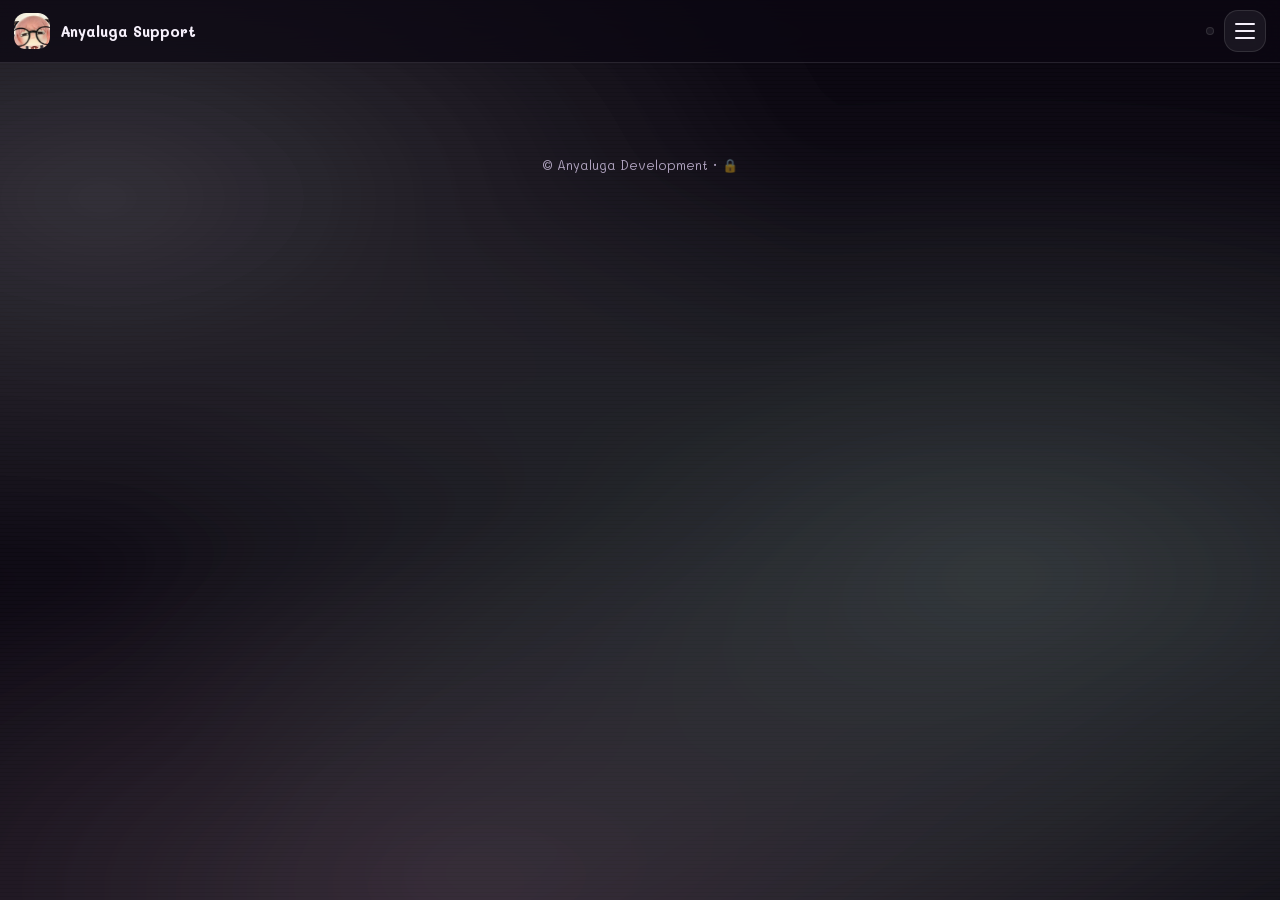
==== commit c73bc8a3: "Add files via upload" ====
--- a/index.html
+++ b/index.html
@@ -42,13 +42,13 @@
 .scan{position:fixed;inset:0;z-index:-1;pointer-events:none;background:repeating-linear-gradient(0deg,#0000 0 3px,#0003 3px 4px);animation:fk 5s steps(1) infinite}
 @keyframes fk{0%,92%,100%{opacity:.5}94%{opacity:1}96%{opacity:.2}}
 body[data-bot=A]{--a:#ff7ab8;--a2:#c9a2ff;--b:#ffd1e6;font-family:Mali,"Noto Sans Thai",sans-serif}
-body[data-bot=E]{--a:#5fbf7f;--a2:#e8b85c;--b:#e8b85c;font-family:"IBM Plex Sans Thai",system-ui,sans-serif}
+body[data-bot=E]{--a:#2f9a5a;--a2:#e8b85c;--b:#e8b85c;font-family:"IBM Plex Sans Thai",system-ui,sans-serif}
 body[data-bot=E] .card{border-radius:6px}body[data-bot=E] .btn{border-radius:4px}body[data-bot=A] .btn{border-radius:99px}
 .card{background:#0a080fa6}.card.A{--acc:#ff7ab8;border-color:#ff7ab877;background:linear-gradient(160deg,#ff7ab838,#1a0a1ccc);border-radius:30px!important;font-family:Mali,sans-serif}
-.card.E{--acc:#5fbf7f;border-color:#5fbf7f66;background:linear-gradient(200deg,#143022ee,#040906dd);border-radius:4px!important;font-family:"IBM Plex Sans Thai",ui-monospace,monospace;box-shadow:inset 0 0 50px #5fbf7f14}
-.card.E h3{letter-spacing:.04em;text-shadow:0 0 14px #5fbf7f}.card.E .lg{border-radius:50%;box-shadow:0 0 0 2px #5fbf7f,0 0 24px #5fbf7f88}.card.A .lg{border-radius:50%;box-shadow:0 0 0 3px #ff7ab8,0 0 24px #ff7ab888}
-.card.A:hover{transform:translateY(-6px) rotate(-1.2deg)!important;box-shadow:0 18px 50px #ff7ab855!important}.card.E:hover{transform:translateY(-3px) skewX(-1.5deg)!important;box-shadow:0 0 40px #5fbf7f55!important}
-.btn{background:var(--acc,linear-gradient(135deg,var(--a),var(--a2)));color:#10060f}.card.E .btn{color:#04140a}.btn.s{background:#ffffff14;color:var(--t)}
+.card.E{--acc:#2f9a5a;border-color:#2f9a5a66;background:linear-gradient(200deg,#0c2418ee,#030805dd);border-radius:4px!important;font-family:"IBM Plex Sans Thai",ui-monospace,monospace;box-shadow:inset 0 0 50px #2f9a5a14}
+.card.E h3{letter-spacing:.04em;text-shadow:0 0 14px #2f9a5a}.card.E .lg{border-radius:50%;box-shadow:0 0 0 2px #2f9a5a,0 0 24px #2f9a5a88}.card.A .lg{border-radius:50%;box-shadow:0 0 0 3px #ff7ab8,0 0 24px #ff7ab888}
+.card.A:hover{transform:translateY(-6px) rotate(-1.2deg)!important;box-shadow:0 18px 50px #ff7ab855!important}.card.E:hover{transform:translateY(-3px) skewX(-1.5deg)!important;box-shadow:0 0 40px #2f9a5a55!important}
+.btn{background:var(--acc,linear-gradient(135deg,var(--a),var(--a2)));color:#10060f}.card.E .btn{color:#eafff2}.btn.s{background:#ffffff14;color:var(--t)}
 .gl::before,.gl::after{content:attr(data-text);position:absolute;left:0;top:0;width:100%;background:none;opacity:0;animation:gt 3.2s infinite steps(1)}
 .gl::before{color:#ff4d8d;-webkit-text-fill-color:#ff4d8d;clip-path:inset(0 0 55% 0)}.gl::after{color:#4dffd0;-webkit-text-fill-color:#4dffd0;clip-path:inset(55% 0 0 0);animation-delay:.15s}
 @keyframes gt{0%,88%,100%{opacity:0}90%,94%{opacity:.95;transform:translateX(5px)}92%{opacity:.95;transform:translateX(-6px)}}
@@ -60,10 +60,10 @@
 .pg.on{animation:gi .75s cubic-bezier(.2,.8,.2,1)}@keyframes gi{0%{opacity:0;transform:translateX(-40px) skewX(-10deg);filter:blur(10px) hue-rotate(90deg)}35%{opacity:1;transform:translateX(14px) skewX(5deg);filter:hue-rotate(-40deg)}60%{transform:translateX(-6px)}100%{transform:none;filter:none}}
 #list[data-b=E] .cmd code{color:#e8b85c;text-shadow:0 0 10px #e8b85c66;font-family:ui-monospace,monospace}#list[data-b=A] .cmd code{color:#ffd1e6}
 
-.card.E .btn.s{color:#d8f5e2;background:#5fbf7f22;border:1px solid #5fbf7f99;text-shadow:0 0 8px #5fbf7f}.card.A .btn.s{color:#ffe3f0;background:#ff7ab822;border:1px solid #ff7ab899}
+.card.E .btn.s{color:#d8f5e2;background:#2f9a5a22;border:1px solid #2f9a5a99;text-shadow:0 0 8px #2f9a5a}.card.A .btn.s{color:#ffe3f0;background:#ff7ab822;border:1px solid #ff7ab899}
 .fog{position:fixed;inset:-20%;pointer-events:none;z-index:1;opacity:.13;mix-blend-mode:screen;filter:blur(30px);background:radial-gradient(40% 30% at 20% 30%,#fff9,#0000),radial-gradient(50% 35% at 70% 60%,#bfe9d0cc,#0000),radial-gradient(45% 30% at 40% 85%,#ffd0e6aa,#0000);animation:fg 38s linear infinite alternate}.fog.b{animation-duration:55s;animation-direction:alternate-reverse;opacity:.16}
 @keyframes fg{to{transform:translateX(18%) scale(1.15)}}.shk{animation:sk .38s}@keyframes sk{20%{transform:translate(-5px,3px)}40%{transform:translate(6px,-4px)}60%{transform:translate(-4px,-2px)}80%{transform:translate(3px,4px)}}
-.dial2{position:relative;margin:24px auto;max-width:480px;height:150px;border-radius:22px;border:1px solid #ffffff2a;background:linear-gradient(90deg,#3d1236,#12201a 55%,#06100b);box-shadow:0 0 50px #5fbf7f33,0 0 30px #ff7ab833,inset 0 0 40px #000a;overflow:hidden;touch-action:none;cursor:grab;user-select:none}
+.dial2{position:relative;margin:24px auto;max-width:480px;height:150px;border-radius:22px;border:1px solid #ffffff2a;background:linear-gradient(90deg,#3d1236,#12201a 55%,#06100b);box-shadow:0 0 50px #2f9a5a33,0 0 30px #ff7ab833,inset 0 0 40px #000a;overflow:hidden;touch-action:none;cursor:grab;user-select:none}
 .dial2 canvas{position:absolute;inset:0;width:100%;height:100%}.dial2 .dn{position:absolute;top:10px;left:0;right:0;text-align:center;pointer-events:none}
 .dial2 b{display:block;font-size:36px;line-height:1.1;font-variant-numeric:tabular-nums;color:#e8b85c;text-shadow:0 0 18px #e8b85c}.dial2 small{letter-spacing:.1em;font-size:12px}
 .dial2 .tk{position:absolute;left:14px;right:14px;bottom:30px;height:24px;background:repeating-linear-gradient(90deg,#fff8 0 1px,#0000 1px 9px);opacity:.5}
@@ -71,15 +71,12 @@
 .nd2{position:absolute;top:66px;bottom:6px;width:3px;margin-left:-1.5px;background:#e8b85c;border-radius:2px;box-shadow:0 0 16px #e8b85c,0 0 36px #e8b85c88;pointer-events:none}.nd2::before{content:"";position:absolute;top:-8px;left:-6px;width:15px;height:15px;border-radius:50%;background:#e8b85c;box-shadow:0 0 22px #e8b85c}
 
 body[data-bot] .card:not(.A):not(.E){border-radius:var(--rad,22px)}
-.card,.dc{position:relative;overflow:hidden;backdrop-filter:blur(22px) saturate(1.9) brightness(1.08);box-shadow:inset 0 1px 1px #fff6,inset 0 -1px 1px #0006,0 10px 40px #0006}
-.card::before,.dc::before{content:"";position:absolute;inset:0;pointer-events:none;background:linear-gradient(115deg,#fff0 30%,#ffffff26 46%,#fff0 60%);transform:translateX(-130%);animation:sheen 7s ease-in-out infinite}@keyframes sheen{45%,100%{transform:translateX(130%)}}
-header,#drawer{backdrop-filter:blur(24px) saturate(1.9);box-shadow:inset 0 -1px 0 #fff2,inset 0 1px 0 #fff3}
-.lq{position:fixed;z-index:50;pointer-events:none;width:200px;height:200px;margin:-100px 0 0 -100px;border-radius:42% 58% 63% 37%/45% 40% 60% 55%;background:radial-gradient(circle at 35% 30%,#fffc,var(--lc) 40%,#0000 72%);backdrop-filter:blur(6px) saturate(2);mix-blend-mode:screen;animation:lqx 1.2s cubic-bezier(.2,.8,.2,1) forwards}
-@keyframes lqx{0%{transform:scale(.1) rotate(0)}50%{border-radius:60% 40% 35% 65%/55% 60% 40% 45%;opacity:.9}100%{transform:scale(14) rotate(120deg);opacity:0}}
+.card,.dc{backdrop-filter:blur(12px)}
+header,#drawer{backdrop-filter:blur(16px)}
 
-.th{position:absolute;bottom:20px;width:58px;height:34px;margin-left:-29px;border-radius:99px;pointer-events:none;background:radial-gradient(120% 140% at 30% 15%,#ffffffcc,#ffffff22 45%,#ffffff10 70%),linear-gradient(#ffffff1c,#ffffff08);backdrop-filter:blur(3px) saturate(2.2) brightness(1.25);box-shadow:inset 0 1px 2px #fffc,inset 0 -3px 8px #ffffff40,inset 0 0 0 1px #ffffff55,0 6px 22px #0008,0 0 26px var(--a);will-change:transform}
-#drawer{top:calc(62px + env(safe-area-inset-top,0px));right:12px;bottom:auto;width:min(78vw,300px);padding:12px;border-radius:28px;border:1px solid #ffffff2a;transform-origin:top right;transform:scale(.15) translateY(-10px);opacity:0;pointer-events:none;filter:blur(8px);transition:transform .55s cubic-bezier(.3,1.45,.5,1),opacity .3s,filter .4s}
-.m #drawer{transform:none;opacity:1;pointer-events:auto;filter:none}
+.md{position:fixed;inset:0;z-index:60;display:grid;place-items:center;background:#000a;backdrop-filter:blur(6px)}.md>.card{width:min(92vw,520px);max-height:88vh;overflow:auto;background:#120c1cf2}
+textarea{width:100%;padding:12px 14px;border-radius:14px;border:1px solid var(--ln);background:#0005;color:var(--t);font:inherit;margin:6px 0}
+summary .tag{cursor:pointer;padding:3px 9px;font-size:14px}
 </style></head><body data-bot="A">
 <canvas id="fx"></canvas><div class="scan"></div><div class="fog"></div><div class="fog b"></div>
 <header><a class="br" href="#home"><img src="[data-uri]" alt=""><span>Anyaluga Support</span></a><button id="lang" aria-label="Language"></button><button id="menu" aria-label="Menu"><s></s><s></s><s></s></button></header>
@@ -88,7 +85,7 @@
 <section class="pg" id="home"><h1 class="gl" data-t="h1"></h1><p class="m" data-t="sub"></p><div class="mq"><div>🌸 SAKURA ⚡ STATIC 📻 FM 88.0 🌲 PINEWOOD 🌸 SAKURA ⚡ STATIC 📻 FM 108.0 🌲 PINEWOOD 🌸 SAKURA ⚡ STATIC 📻 FM 88.0 🌲 PINEWOOD </div></div>
 <div class="g">
 <div class="card A"><h3><img class="lg" src="[data-uri]">Anyaluga</h3><p class="m" data-t="dA"></p><a class="btn" href="https://discord.com/oauth2/authorize?client_id=1532922436503470170&permissions=271707184&scope=bot%20applications.commands" data-t="inv"></a><a class="btn s" href="#cmd" onclick="pick('A')" data-t="seeCmd"></a></div>
-<div class="card E"><h3><img class="lg" src="[data-uri]">Eluga Radio 📻🌲</h3><p class="m" data-t="dE"></p><a class="btn" href="https://discord.com/oauth2/authorize?client_id=1552625930252451850&permissions=3196928&scope=bot%20applications.commands" data-t="inv"></a><a class="btn s" href="#cmd" onclick="pick('E')" data-t="seeCmd"></a></div></div><div class="dial2" id="dial"><canvas id="dr"></canvas><div class="dn"><b id="fr">98.0</b><small id="st"></small></div><div class="tk"></div><div class="nm"><span>88</span><span>92</span><span>96</span><span>100</span><span>104</span><span>108</span></div><div class="nd2" id="nd"></div><div class="th" id="th"></div></div></section>
+<div class="card E"><h3><img class="lg" src="[data-uri]">Eluga Radio 📻🌲</h3><p class="m" data-t="dE"></p><a class="btn" href="https://discord.com/oauth2/authorize?client_id=1552625930252451850&permissions=3196928&scope=bot%20applications.commands" data-t="inv"></a><a class="btn s" href="#cmd" onclick="pick('E')" data-t="seeCmd"></a></div></div><div class="dial2" id="dial"><canvas id="dr"></canvas><div class="dn"><b id="fr">98.0</b><small id="st"></small></div><div class="tk"></div><div class="nm"><span>88</span><span>92</span><span>96</span><span>100</span><span>104</span><span>108</span></div><div class="nd2" id="nd"></div></div></section>
 
 <section class="pg" id="start"><h2 data-t="hStart"></h2>
 <div class="g"><div class="card"><h3>🌸 Anyaluga</h3><ol data-l="stA"></ol></div><div class="card"><h3>📻 Eluga Radio</h3><ol data-l="stE"></ol></div></div>
@@ -104,7 +101,7 @@
 
 <section class="pg" id="faq"><h2 data-t="hFaq"></h2><div id="faqs"></div></section>
 <section class="pg" id="contact"><h2 data-t="hContact"></h2><div class="card"><p>Discord: <b>beluga0146240</b><br>X: <b>@Passakor_01</b><br>Email: <b>anyapassakorn.12@gmail.com</b></p></div></section>
-</main><footer>© Anyaluga Development · <span data-t="foot"></span></footer>
+</main><footer>© Anyaluga Development · <span data-t="foot"></span> <a id="adm" href="#home" style="color:inherit;opacity:.45;text-decoration:none">🔒</a></footer>
 <script>
 var TS=null,DIM=.3;const A=[["Stats", "stats", "ดูสถิติกิจกรรมของสมาชิก (ข้อความ/เวลาเสียง)", false, ["member"], "View a member's activity stats (messages / voice time)"], ["Stats", "leaderboard", "ดูอันดับสมาชิกที่ active สุดในเซิร์ฟ", false, ["metric"], "See the most active members in the server"], ["Security", "antiraid-config", "ตั้งค่าระบบป้องกัน Raid", true, ["join_threshold", "window_seconds", "min_account_age_days", "alert_channel"], "Configure anti-raid protection"], ["Assets", "asset-upload", "อัปโหลดไฟล์ (รูป/ฟอนต์/config) เก็บถาวร", true, ["file", "label"], "Upload a file (image / font / config) for permanent storage"], ["Assets", "asset-list", "ดูรายชื่อไฟล์ที่อัปโหลดไว้ทั้งหมด", false, [], "List all uploaded files"], ["Assets", "asset-delete", "ลบไฟล์ที่อัปโหลดไว้", true, ["file_id"], "Delete an uploaded file"], ["Auto Role", "autorole-set", "ตั้งค่ายศตามจำนวนวันในเซิร์ฟ", true, ["days", "role", "label"], "Set a role granted after a number of days in the server"], ["Auto Role", "autorole-mode", "เลือกโหมด: แจกอัตโนมัติ หรือ ให้กดรับเอง", true, ["mode"], "Choose mode: auto-assign, or members claim the role themselves"], ["Auto Role", "autorole-post-claim", "โพสต์ปุ่มรับยศในห้องนี้", true, [], "Post the role-claim button in this channel"], ["Command Perms", "cmdperm-grant", "อนุญาตให้ยศนี้ใช้คำสั่งที่ระบุได้", true, ["command", "role"], "Allow a role to use a specific command"], ["Command Perms", "cmdperm-revoke", "เอาสิทธิ์การใช้คำสั่งของยศนี้ออก", true, ["command", "role"], "Remove a role's permission to use a command"], ["Command Perms", "cmdperm-grant-bulk", "ให้ยศนี้ใช้ได้หลายคำสั่งพร้อมกันในครั้งเดียว", true, ["role", "commands"], "Let one role use several commands at once"], ["Command Perms", "cmdperm-grant-multi", "ให้หลายยศใช้ได้หลายคำสั่งพร้อมกันในรอบเดียว", true, ["commands"], "Let several roles use several commands in one go"], ["Command Perms", "cmdperm-list", "ดูว่ายศไหนถูกให้สิทธิ์ใช้คำสั่งนี้บ้าง", false, ["command"], "See which roles may use this command"], ["Command Perms", "cmdperm-list-all", "ดูสิทธิ์คำสั่งทั้งหมดที่ตั้งไว้ในเซิร์ฟนี้", false, [], "See all command permissions set in this server"], ["Panel", "beluga-panel", "เปิด Control Panel เปิด/ปิดระบบต่าง ๆ", true, [], "Open the Control Panel to switch each system on/off"], ["Fonts", "font-list", "ดูรายชื่อฟอนต์ทั้งหมดที่มีให้ใช้", false, [], "List every available font"], ["Fonts", "font-preview", "ดูตัวอย่างข้อความด้วยฟอนต์ที่เลือก", false, ["text", "font", "color", "background"], "Preview text in a chosen font"], ["Force", "force-sync-roles", "⚡ บังคับตรวจเช็คและแจกยศ Auto Role ย้อนหลังให้สมาชิกทุกคน", true, [], "Force-check and retroactively grant Auto Roles to every member"], ["Force", "force-overwrite-welcome", "⚡ ลบข้อความต้อนรับเก่าในห้องนี้แล้วโพสต์เวอร์ชันล่าสุดทับ", true, ["limit"], "Delete old welcome messages in this channel and repost the latest"], ["Force", "force-reset-config", "⚡ คืนค่าโรงงานทุกระบบของเซิร์ฟนี้ (ล้างการตั้งค่าทั้งหมด แอดมินเท่านั้น)", true, ["confirm"], "Factory-reset every system in this server (wipes all settings)"], ["Goodbye", "goodbye-editor", "เปิดหน้าต่างแก้ไข embed อำลา", true, [], "Open the goodbye embed editor"], ["Goodbye", "goodbye-set-channel", "ตั้งห้องที่จะโพสต์ข้อความอำลา", true, ["channel"], "Set the channel for goodbye messages"], ["Goodbye", "goodbye-add-image", "🎲 เพิ่มรูป/GIF เข้าคลังอำลา (มีหลายรูป = สุ่มใช้ทุกครั้งที่มีคนออก)", true, ["url"], "Add an image/GIF to the goodbye pool (several = random each time someone leaves)"], ["Goodbye", "goodbye-list-images", "ดูรายชื่อรูป/GIF ทั้งหมดในคลังอำลา", false, [], "List all images/GIFs in the goodbye pool"], ["Goodbye", "goodbye-remove-image", "ลบรูปออกจากคลังอำลาตามลำดับที่ (ดูจาก /goodbye-list-images)", false, ["index"], "Remove an image from the goodbye pool by its number"], ["Info", "info", "ดูประวัติและสถานะการทำงานของบอทตัวนี้", false, [], "View the bot's history and status"], ["Info", "info-edit", "แก้ไขข้อมูลบอท (เปิดฟอร์มกรอกรหัสยืนยันแบบส่วนตัว)", false, [], "Edit bot info (private verification-code form)"], ["Info", "info-set-created-here", "ตั้งวันที่เริ่มพัฒนาโปรเจกต์ = วันที่สร้างเซิร์ฟเวอร์นี้ (ใช้ในเซิร์ฟเวอร์หลักของโปรเจกต์)", false, [], "Set the project start date to this server's creation date (use in the project's main server)"], ["Info", "info-list-changelog", "ดู changelog ทั้งหมดพร้อมเลข index", false, [], "View the full changelog with index numbers"], ["Info", "join-dm-preview", "ดูตัวอย่าง DM ทักทายที่บอทส่งตอนถูกเชิญ (ส่งให้คุณทาง DM)", false, [], "Preview the greeting DM the bot sends when invited (sent to you by DM)"], ["Music", "addsong", "เพิ่มเพลงเข้าคลัง (ลิงก์ไฟล์เสียงตรง)", false, ["name", "url", "thumbnail"], "Add a song to the library (direct audio link)"], ["Music", "addsongfromvideo", "แนบวิดีโอ/เสียง บอทตัดเสียง+จับภาพนิ่งเป็นปกให้ แล้วเก็บเข้าคลัง (ลิงก์ไม่หมดอายุ)", false, ["name", "video", "thumbnail_time"], "Attach a video/audio file; the bot extracts the sound and a cover frame and stores it (link never expires)"], ["Music", "removesong", "ลบเพลงออกจากคลัง", false, ["name"], "Remove a song from the library"], ["Music", "songlist", "ดูรายชื่อเพลงทั้งหมดในคลัง", false, [], "List every song in the library"], ["Music", "play", "เล่นเพลงจากคลัง หรือลิงก์ไฟล์เสียงตรง", false, ["query"], "Play a library song or a direct audio link"], ["Music", "skip", "ข้ามเพลงไปเพลงต่อไปในคิว", false, [], "Skip to the next song in the queue"], ["Music", "pause", "พักเพลงที่กำลังเล่นไว้ชั่วคราว", false, [], "Pause the current song"], ["Music", "resume", "เล่นเพลงที่พักไว้ต่อ", false, [], "Resume a paused song"], ["Music", "stop", "หยุดเพลง ล้างคิว แล้วออกจากห้องเสียง", false, [], "Stop, clear the queue and leave the voice channel"], ["Music", "queue", "ดูคิวเพลงที่รออยู่", false, [], "View the waiting queue"], ["Music", "nowplaying", "ดูว่ากำลังเล่นเพลงอะไรอยู่ (โพสต์ panel ใหม่)", false, [], "See what is playing now (posts a fresh panel)"], ["Music", "eq", "ตั้งค่า EQ ด้วยพรีเซ็ตสำเร็จรูป หรือปรับเบส/แหลมเอง", false, ["preset", "bass", "treble"], "Set EQ with a ready-made preset, or adjust bass/treble yourself"], ["Music", "eqmenu", "เปิดเมนู EQ แบบ interactive เลือก/ปรับได้เลย", false, [], "Open the interactive EQ menu"], ["Music", "settheme", "ตั้งสีธีม embed ของบอทในเซิร์ฟเวอร์นี้", false, ["color"], "Set the bot's embed theme colour in this server"], ["Music", "thememenu", "เปิดเมนูตั้งสีธีมแบบ interactive เลือก/ใส่ hex เองได้เลย", false, [], "Open the interactive theme-colour menu (pick one or enter your own hex)"], ["Music", "volume", "ปรับระดับเสียง (0-200)", false, ["level"], "Adjust volume (0-200)"], ["Music", "leave", "ออกจากห้องเสียง (ไม่ล้างคิว)", false, [], "Leave the voice channel (keeps the queue)"], ["Music", "ffmpeginfo", "ดูข้อมูล FFmpeg ที่ติดตั้ง", true, [], "Show the installed FFmpeg info"], ["Channel Perms", "permission-set", "ตั้งสิทธิ์ของยศในห้องต่างๆ ทั้งเซิร์ฟหรือเฉพาะหมวดหมู่", true, ["role", "permission", "value", "category"], "Set a role's permission in channels, server-wide or per category"], ["Channel Perms", "permission-set-bulk", "ตั้งสิทธิ์ยศได้หลายหมวดหมู่พร้อมกันในคำสั่งเดียว", true, ["role", "permission", "value"], "Set a role's permission across several categories in one command"], ["Channel Perms", "permission-set-multi", "ตั้งหลายสิทธิ์พร้อมกันให้ยศในคำสั่งเดียว เช่น ดูห้อง+ส่งข้อความ+แนบไฟล์", true, ["role", "value", "category"], "Set several permissions for a role at once, e.g. view channel + send messages + attach files"], ["Channel Perms", "permission-view", "ดูว่ายศนี้มีสิทธิ์พิเศษ (override) ในห้องไหนบ้าง", false, ["role"], "See which channels a role has special (override) permissions in"], ["Rules", "rules-editor", "เปิดหน้าต่างแก้ไขกฎ", true, [], "Open the rules editor"], ["Rules", "rules-post", "โพสต์ข้อความกฎในห้องนี้ (ผูกไว้เพื่ออัปเดตอัตโนมัติในอนาคต)", false, [], "Post the rules in this channel (linked so it auto-updates later)"], ["Theme", "theme-set-color", "ตั้งสีหลักให้ทุกระบบพร้อมกัน (welcome, goodbye, verify, rules, ticket, music)", true, ["hex_color"], "Set one main colour for every system at once (welcome, goodbye, verify, rules, ticket, music)"], ["Theme", "theme-view", "ดูสีปัจจุบันของทุกระบบในเซิร์ฟนี้", false, [], "See the current colour of every system in this server"], ["Ticket", "ticket-setup", "ตั้งค่าระบบตั๋ว: หมวดหมู่ที่จะสร้างห้องตั๋ว + ยศทีมงานที่เห็นตั๋วได้", true, ["category", "support_role"], "Set up tickets: category for ticket channels + staff role that can see them"], ["Ticket", "ticket-remove-support-role", "เอายศทีมงานออกจากระบบตั๋ว", true, ["role"], "Remove a staff role from the ticket system"], ["Ticket", "ticket-panel", "โพสต์แผงเปิดตั๋วในห้องนี้", true, [], "Post the ticket-opening panel in this channel"], ["Ticket", "ticket-editor", "แก้ข้อความ/สีของแผงเปิดตั๋วและข้อความต้อนรับในห้องตั๋ว", true, ["title", "description", "color", "welcome_text"], "Edit the ticket panel text/colour and the welcome text inside tickets"], ["Verify", "verify-set-role", "ตั้งยศที่จะมอบให้หลังยืนยันตัวตน", true, [], "Set the role given after verification"], ["Verify", "verify-set-explain", "แก้ไขข้อความ 'ทำไมต้องยืนยัน'", true, [], "Edit the \"why verify\" text"], ["Verify", "verify-set-banner", "ตั้งภาพประกอบ (banner) ด้านบนแผงยืนยันตัวตน", true, ["image"], "Set the banner image at the top of the verify panel"], ["Verify", "verify-set-color", "ตั้งสี hex ของแผงยืนยันตัวตน", true, ["hex_color"], "Set the verify panel's hex colour"], ["Verify", "verify-set-emoji", "ตั้งอีโมจิของปุ่มยืนยันตัวตน/ปุ่มคำถาม", true, ["confirm_emoji", "explain_emoji"], "Set the emoji of the verify / question buttons"], ["Verify", "verify-setup-gate", "🚪 สร้างห้องยืนยันตัวตน+กฎอัตโนมัติ และล็อกไม่ให้คนที่ยังไม่มียศเห็นห้องอื่นเลย", true, ["verified_role"], "Auto-create the verify + rules channels and lock all other channels from members without the role"], ["Verify", "verify-post-panel", "โพสต์แผงปุ่มยืนยันตัวตนในห้องนี้", true, [], "Post the verify button panel in this channel"], ["Welcome", "welcome-editor", "เปิดหน้าต่างแก้ไข embed ต้อนรับ", true, [], "Open the welcome embed editor"], ["Welcome", "welcome-set-channel", "ตั้งห้องที่จะโพสต์ข้อความต้อนรับ", true, ["channel"], "Set the channel for welcome messages"], ["Welcome", "welcome-add-image", "🎲 เพิ่มรูป/GIF เข้าคลังต้อนรับ (มีหลายรูป = สุ่มใช้ทุกครั้งที่มีคนเข้า)", true, ["url"], "Add an image/GIF to the welcome pool (several = random each time someone joins)"], ["Welcome", "welcome-list-images", "ดูรายชื่อรูป/GIF ทั้งหมดในคลังต้อนรับ", false, [], "List all images/GIFs in the welcome pool"], ["Welcome", "welcome-remove-image", "ลบรูปออกจากคลังต้อนรับตามลำดับที่ (ดูจาก /welcome-list-images)", false, ["index"], "Remove an image from the welcome pool by its number"], ["Welcome", "welcome-set-author", "ตั้งช่อง Author (ชื่อ+ไอคอนเล็กด้านบน embed)", true, ["name", "icon_url"], "Set the Author line (small name + icon on top of the embed)"], ["Welcome", "welcome-set-footer", "ตั้งช่อง Footer (ข้อความเล็กด้านล่าง embed)", true, ["text", "icon_url"], "Set the Footer (small text at the bottom of the embed)"], ["Welcome", "welcome-add-field", "เพิ่มช่องข้อมูลย่อยใน embed (สูงสุด 3 ช่อง)", true, ["name", "value", "inline"], "Add a sub-field to the embed (max 3)"], ["Welcome", "welcome-clear-fields", "ลบช่องข้อมูลย่อยทั้งหมดออก", true, [], "Remove all sub-fields"], ["Welcome", "welcome-set-extra-embed", "ตั้ง embed ที่สองต่อท้าย เช่น แยกกฎ/ลิงก์ห้องสำคัญ", true, ["title", "description"], "Set a second embed, e.g. for rules or important-channel links"], ["Welcome", "welcome-composite-config", "ปรับตำแหน่ง avatar/ข้อความ และกรอบของรูป composite", true, ["avatar_position", "avatar_size", "text_position", "border_color", "border_width"], "Adjust avatar/text position and the border of the composite image"], ["Welcome", "welcome-set-delay", "หน่วงเวลาก่อนส่งข้อความต้อนรับ", true, ["seconds"], "Delay before sending the welcome message"], ["Welcome", "welcome-toggle-dm", "เปิด/ปิดการส่ง DM ต้อนรับแยกจากที่โพสต์ในห้อง", true, ["enabled"], "Turn the separate welcome DM on/off"], ["Welcome", "welcome-stats", "ดูจำนวนครั้งที่ส่งข้อความต้อนรับไปแล้ว", false, [], "See how many welcome messages have been sent"], ["Welcome", "welcome-save-preset", "บันทึกดีไซน์ต้อนรับปัจจุบันเป็น preset ไว้สลับใช้", true, ["name"], "Save the current welcome design as a preset to switch back to later"], ["Welcome", "welcome-load-preset", "โหลด preset ที่บันทึกไว้มาใช้ทันที", true, ["name"], "Load a saved preset immediately"], ["Welcome", "welcome-list-presets", "ดูรายชื่อ preset ทั้งหมดที่บันทึกไว้", false, [], "List all saved presets"], ["Welcome", "welcome-delete-preset", "ลบ preset ที่บันทึกไว้", true, ["name"], "Delete a saved preset"], ["Welcome", "welcome-image-set-background", "ตั้งรูปพื้นหลังสำหรับ Welcome Image", true, ["image"], "Set the background image for the Welcome Image"], ["Welcome", "welcome-image-config", "ปรับแต่งข้อความ/ฟอนต์/avatar บน Welcome Image", true, ["font", "text", "color", "font_size", "text_position", "avatar_enabled", "avatar_size", "avatar_position"], "Customise text, font and avatar on the Welcome Image"], ["Welcome", "welcome-image-toggle", "เปิด/ปิดการใช้ Welcome Image แทน image_url ปกติ", true, ["enabled"], "Use the Welcome Image instead of the normal image_url (on/off)"], ["Welcome", "welcome-image-preview", "ดูตัวอย่าง Welcome Image ปัจจุบัน", false, [], "Preview the current Welcome Image"], ["Welcome", "welcome-wizard", "🧙 ออกแบบข้อความต้อนรับแบบ step-by-step ทีละขั้น", true, [], "Design the welcome message step by step with a wizard"]],E=[["Player", "play", "เล่นเพลงจากคลัง หรือลิงก์สตรีมตรง (ไม่รองรับ YouTube)", false, ["query"], "Play a library song or a direct stream link (YouTube is not supported)"], ["Player", "playfile", "เล่นไฟล์เสียงที่แนบมา", false, ["file"], "Play an attached audio file"], ["Player", "radio", "เปิดโหมดวิทยุ: สุ่มเพลงจากคลังไม่จบ", false, [], "Radio mode: endlessly shuffle songs from the library"], ["Player", "pause", "หยุด/เล่นต่อ", false, [], "Pause / resume"], ["Player", "skip", "ข้ามเพลง", false, [], "Skip the song"], ["Player", "stop", "หยุดและออกจากห้อง", false, [], "Stop and leave the channel"], ["Player", "shuffle", "สับคิว", false, [], "Shuffle the queue"], ["Player", "loop", "วนเพลง", false, ["mode"], "Repeat mode"], ["Player", "volume", "ระดับเสียง 0-300 (เกิน 100 = บูสต์เสียงจริง มีลิมิตเตอร์กันแตกให้)", false, ["level"], "Volume 0-300 (above 100 is a real boost, with a limiter to prevent clipping)"], ["Player", "queue", "ดูคิว", false, [], "View the queue"], ["Player", "nowplaying", "ส่งแผงควบคุมใหม่", false, [], "Post a fresh control panel"], ["Song", "song edit", "ตั้งชื่อ/ศิลปิน/ปกเพลง (ไม่ใส่ชื่อเพลง = เพลงที่กำลังเล่น)", false, ["name", "title", "artist", "cover", "cover_url", "clear_cover", "reset"], "Set title / artist / cover (leave the name empty = the song now playing)"], ["Player", "addsong", "เพิ่มเพลงเข้าคลังด้วยลิงก์ไฟล์เสียงตรง", true, ["name", "url", "artist", "cover"], "Add a song to the library by direct audio link (needs Manage Server)"], ["Player", "addsongfromvideo", "แนบวิดีโอ/เสียง บอทตัดเสียงเก็บเข้าคลัง (ลิงก์ไม่หมดอายุ)", false, ["name", "file", "artist", "cover"], "Attach a video/audio file; the bot extracts the sound into the library (link never expires)"], ["Player", "removesong", "ลบเพลงออกจากคลัง", true, ["name"], "Remove a song from the library (needs Manage Server)"], ["Player", "songlist", "ดูเพลงในคลัง", false, [], "List the songs in the library"], ["Station", "station add", "บันทึกสถานี", true, ["name", "url"], "Save a station (needs Manage Server)"], ["Station", "station remove", "ลบสถานี", true, ["name"], "Remove a station (needs Manage Server)"], ["Station", "station play", "เล่นสถานีที่บันทึกไว้", false, ["name"], "Play a saved station"], ["Tune", "tune theme", "เลือกธีม", false, ["name"], "Choose a theme"], ["Tune", "tune color", "สี embed เอง เช่น #7a1616 (พิมพ์ reset เพื่อกลับธีม)", false, ["hex"], "Set a custom embed colour, e.g. #7a1616 (type reset to go back to the theme)"], ["Tune", "tune fx", "เลือกฟิลเตอร์เสียง", false, ["preset"], "Choose an audio filter"], ["Tune", "tune cover_tint", "ให้สีการ์ด Now Playing เปลี่ยนตามสีของปกเพลง", false, ["on"], "Make the Now Playing card colour follow the song's cover"], ["Tune", "tune eq_basic", "ปรับเสียงง่าย ๆ: เบส/เสียงร้อง/แหลม", false, ["bass", "vocal", "treble"], "Simple tone control: bass / vocal / treble"], ["Tune", "tune eq_pro", "EQ 11 แบนด์ละเอียด (Pro)", false, ["band", "gain"], "Detailed 11-band EQ (Pro)"], ["Tune", "tune preamp", "เกนโดยรวมก่อนเข้า EQ (-20 ถึง +20 dB)", false, ["gain"], "Overall gain before the EQ (-20 to +20 dB)"], ["Tune", "tune eq_advanced", "⚠ Advanced: compressor/reverb/width/filters/deesser/loudness — อาจทำให้เสียงเพี้ยนได้", false, ["compressor", "reverb", "width", "normalize", "highpass", "lowpass", "shelf_ends", "deesser", "loudness_lufs"], "Advanced: compressor / reverb / width / filters / de-esser / loudness — may distort the sound"], ["Tune", "tune eq", "เปิดแผงปรับ EQ แบบอินเทอร์แอคทีฟ (Basic/Pro/Advanced)", false, [], "Open the interactive EQ panel (Basic / Pro / Advanced)"], ["Tune", "tune eq_show", "ดูค่าปรับเสียงทั้งหมดตอนนี้", false, [], "Show all current audio settings"], ["Tune", "tune eq_reset", "รีเซ็ตการปรับเสียงทั้งหมด", false, [], "Reset all audio adjustments"], ["Tune", "tune eq_export", "ส่งออกค่าปรับเสียงเป็นโค้ด แชร์ให้เซิร์ฟเวอร์อื่นได้", false, [], "Export your audio settings as a code to share with other servers"], ["Tune", "tune eq_import", "นำเข้าโค้ดพรีเซ็ตเสียงจาก /tune eq_export", false, ["code"], "Import an audio preset code from /tune eq_export"], ["Tune", "tune bg", "พื้นหลังเคลื่อนไหวบนการ์ด Now Playing (อัปเดตทุก ~5 วิ)", false, ["name"], "Animated background on the Now Playing card (updates about every 5 s)"], ["Tune", "tune rescan", "สแกนโฟลเดอร์เพลงใหม่", false, [], "Rescan the music folder"], ["Tune", "tune about", "ข้อมูลระบบ / เวอร์ชัน FFmpeg", false, [], "System info / FFmpeg version"], ["Tune", "tune profile", "สรุปการตั้งค่าทั้งหมดของเซิร์ฟเวอร์นี้", false, [], "Summary of all settings for this server"], ["Card", "card layout", "เลือกโครงหน้าตาการ์ดเพลง", false, ["name"], "Choose the music card layout"], ["Card", "card barstyle", "เลือกสไตล์แถบเวลาเพลง", false, ["name"], "Choose the progress-bar style"], ["Card", "card footer", "แสดงบรรทัดธีมท้ายการ์ดหรือไม่", false, ["show"], "Show or hide the theme line at the bottom of the card"], ["Card", "card reset", "รีเซ็ตการ์ดกลับค่าเริ่มต้น (classic)", false, [], "Reset the card to default (classic)"]];
 const T={th:{nHome:"หน้าแรก",nStart:"เริ่มใช้งาน",nCmd:"คำสั่ง",nFaq:"คำถามที่พบบ่อย",nContact:"ติดต่อ",h1:"ศูนย์ช่วยเหลือ Anyaluga & Eluga Radio",sub:"คู่มือการใช้งาน คำสั่งทั้งหมด และคำถามที่พบบ่อย ของบอททั้งสองตัว",dA:"บอทจัดการเซิร์ฟเวอร์ครบวงจร: ต้อนรับ ยืนยันตัวตน ตั๋ว ยศอัตโนมัติ กันเรด และเพลง",dE:"บอทเพลงล้วน ไม่ใช้ YouTube: คลังเพลงของตัวเอง สถานีวิทยุ EQ 3 ระดับ และการ์ดสวย ๆ",inv:"เชิญบอท",seeCmd:"ดูคำสั่ง",hStart:"เริ่มใช้งานใน 5 ขั้นตอน",hDemo:"ตัวอย่างหน้าตา",demoNote:"ภาพด้านล่างเป็นภาพจำลอง (mockup) เพื่อให้เห็นภาพรวม — ภาพจริงจากบอทจะมาแทนที่ภายหลัง",hCmd:"คำสั่งทั้งหมด",search:"ค้นหาคำสั่ง เช่น play, welcome, ticket…",all:"ทั้งหมด",adm:"ต้องมีสิทธิ์ Manage Server",hFaq:"คำถามที่พบบ่อย",hContact:"ติดต่อเรา",foot:"สร้างด้วย ❤️ โดย Anyaluga Development",none:"ไม่พบคำสั่ง",
@@ -116,13 +113,31 @@
 stE:["Press <b>Invite bot</b> (no privileged intents needed)","Join a voice channel and run <code>/play</code> with a vault song name or a direct audio link","Add songs with <code>/addsong</code> or <code>/addsongfromvideo</code>","Style the card with <code>/tune theme</code> and <code>/card layout</code>","Tune audio with <code>/tune eq</code> — or use the web dashboard for fine control on mobile"],
 faq:[["Why can't Eluga play YouTube links?","It's blocked on purpose — Eluga plays your own files, direct audio links and Icecast/Shoutcast/HLS stations."],["“The application did not respond”","Usually a temporary Discord rate limit (429). Wait a moment and retry."],["Who can run setup commands?","Members with Manage Server, or roles granted via /cmdperm-grant (Anyaluga)."],["How do I share a song with all servers on Eluga?","Set it to All servers in the dashboard, then wait for the owner's approval — it then appears on the Market."],["What should I watch out for when sharing?","Only share music you own or are licensed to use."]]}};
 const CAT={"Welcome":["ต้อนรับ","Welcome"],"Goodbye":["อำลา","Goodbye"],"Verify":["ยืนยันตัวตน","Verify"],"Rules":["กฎ","Rules"],"Security":["ความปลอดภัย","Security"],"Auto Role":["ยศอัตโนมัติ","Auto Role"],"Ticket":["ตั๋ว","Tickets"],"Stats":["สถิติ","Stats"],"Music":["เพลง","Music"],"Assets":["ไฟล์","Assets"],"Fonts":["ฟอนต์","Fonts"],"Channel Perms":["สิทธิ์ห้อง","Channel perms"],"Command Perms":["สิทธิ์คำสั่ง","Command perms"],"Panel":["แผงควบคุม","Panel"],"Force":["ฉุกเฉิน","Emergency"],"Theme":["ธีม","Theme"],"Info":["ข้อมูลบอท","Bot info"],"Player":["เครื่องเล่น","Player"],"Song":["เพลง","Song"],"Station":["สถานี","Stations"],"Tune":["ปรับแต่งเสียง/หน้าตา","Tune"],"Card":["การ์ด","Card"]};
+const ADMIN_SALT="a9ac620081804441",ADMIN_HASH="a563c2a3e4394ee69a9a056a87557a12899368a475b310b02aad6e953a4e1599";
+const sha=async s=>[...new Uint8Array(await crypto.subtle.digest("SHA-256",new TextEncoder().encode(s)))].map(b=>b.toString(16).padStart(2,"0")).join("");
+const esc=s=>String(s||"").replace(/[&<>"]/g,c=>({"&":"&amp;","<":"&lt;",">":"&gt;",'"':"&quot;"}[c]));
+let FAQ=T.th.faq.map((f,i)=>({th:f,en:T.en.faq[i]})),ADM=sessionStorage.getItem("adm")=="1";
+function loadLocal(){if(ADM){try{const j=JSON.parse(localStorage.getItem("faq_draft")||"null");if(j)FAQ=j}catch(e){}}}
+fetch("faq.json",{cache:"no-store"}).then(r=>r.ok?r.json():null).then(j=>{if(Array.isArray(j)&&j.length){FAQ=j;loadLocal();render()}}).catch(()=>{});loadLocal();
+function faqHTML(){let h=FAQ.map((f,i)=>{const p=(f[L]&&f[L][0])?f[L]:f.th;return `<details class="card"><summary><b>${esc(p[0])}</b>${ADM?` <span class="tag" onclick="edit(${i},event)">✏️</span><span class="tag" onclick="del(${i},event)">🗑</span>`:""}</summary><p class="m">${esc(p[1]).replace(/\n/g,"<br>")}</p></details>`}).join("");
+if(ADM)h+=`<div class="card"><button class="btn" onclick="edit(-1,event)">➕ ${L=="th"?"เพิ่มคำถาม":"Add question"}</button><button class="btn s" onclick="exp(1)">⬇ faq.json</button><button class="btn s" onclick="exp(0)">📋 JSON</button><button class="btn s" onclick="rst()">↺ Reset</button><button class="btn s" onclick="out()">🚪 Logout</button><p class="m">${L=="th"?"แก้ไขถูกบันทึกในเครื่องนี้เท่านั้น — กด ⬇ faq.json แล้วอัปโหลดไว้ข้าง index.html เพื่อให้ทุกคนเห็น":"Edits are saved on this device only — press ⬇ faq.json and upload it next to index.html so everyone sees it"}</p></div>`;return h}
+function md(h){let m=$("#md");if(!m){m=document.createElement("div");m.id="md";m.className="md";document.body.appendChild(m);m.onclick=e=>{if(e.target==m)m.remove()}}m.innerHTML="<div class='card'>"+h+"</div>"}
+function edit(i,e){if(e){e.preventDefault();e.stopPropagation()}const f=i<0?{th:["",""],en:["",""]}:FAQ[i];md(`<h3>${i<0?"➕":"✏️"} FAQ</h3><input id="e1" placeholder="คำถาม (ไทย)" value="${esc(f.th[0])}"><textarea id="e2" rows="3" placeholder="คำตอบ (ไทย)">${esc(f.th[1])}</textarea><input id="e3" placeholder="Question (English)" value="${esc(f.en[0])}"><textarea id="e4" rows="3" placeholder="Answer (English)">${esc(f.en[1])}</textarea><button class="btn" onclick="sv(${i})">💾 Save</button><button class="btn s" onclick="$('#md').remove()">Cancel</button>`)}
+const save=()=>localStorage.setItem("faq_draft",JSON.stringify(FAQ));
+function sv(i){const o={th:[$("#e1").value,$("#e2").value],en:[$("#e3").value,$("#e4").value]};if(!o.th[0]&&!o.en[0])return;i<0?FAQ.push(o):FAQ[i]=o;save();$("#md").remove();render()}
+function del(i,e){e.preventDefault();e.stopPropagation();if(confirm("Delete?")){FAQ.splice(i,1);save();render()}}
+function exp(d){const s=JSON.stringify(FAQ,null,1);if(d){const a=document.createElement("a");a.href=URL.createObjectURL(new Blob([s],{type:"application/json"}));a.download="faq.json";a.click()}else if(navigator.clipboard)navigator.clipboard.writeText(s)}
+function rst(){if(confirm("Reset draft?")){localStorage.removeItem("faq_draft");location.reload()}}
+function out(){sessionStorage.removeItem("adm");location.reload()}
+async function login(){if(!(window.crypto&&crypto.subtle)){alert("https required");return}if(await sha(ADMIN_SALT+$("#pw").value)==ADMIN_HASH){sessionStorage.setItem("adm","1");ADM=true;loadLocal();$("#md").remove();location.hash="#faq";render()}else{$("#pw").value="";$("#pw").placeholder="❌"}}
+$("#adm").onclick=e=>{e.preventDefault();if(ADM){location.hash="#faq";return}md(`<h3>🔒 Admin</h3><input id="pw" type="password" placeholder="Password" autocomplete="current-password"><button class="btn" onclick="login()">OK</button>`);setTimeout(()=>$("#pw").focus(),50)};
 let L=(navigator.language||"th").startsWith("th")?"th":"en",bot="A",cat="";
 const $=s=>document.querySelector(s);
 function render(){document.documentElement.lang=L;$("#lang").innerHTML=`<b class="${L=="th"?"on":""}">ไทย</b><b class="${L=="en"?"on":""}">EN</b>`;
 document.querySelectorAll("[data-t]").forEach(e=>e.textContent=T[L][e.dataset.t]);
 document.querySelectorAll("[data-l]").forEach(e=>e.innerHTML=T[L][e.dataset.l].map(x=>"<li>"+x+"</li>").join(""));
 $("#q").placeholder=T[L].search;
-$("#faqs").innerHTML=T[L].faq.map(f=>`<details class="card"><summary><b>${f[0]}</b></summary><p class="m">${f[1]}</p></details>`).join("");
+$("#faqs").innerHTML=faqHTML();
 const D=bot=="A"?A:E,cs=[...new Set(D.map(x=>x[0]))];
 $("#bots").innerHTML=`<button class="${bot=="A"?"on":""}" onclick="pick('A')">🌸 Anyaluga (${A.length})</button><button class="${bot=="E"?"on":""}" onclick="pick('E')">📻 Eluga Radio (${E.length})</button>`;
 $("#cats").innerHTML=`<button class="${cat?"":"on"}" onclick="cat='';render()">${T[L].all}</button>`+cs.map(c=>`<button class="${cat==c?"on":""}" onclick="cat='${c}';render()">${(CAT[c]||[c,c])[L=="th"?0:1]}</button>`).join("");
@@ -139,7 +154,7 @@
 const rs=()=>{const d=Math.min(devicePixelRatio||1,2);W=innerWidth;H=innerHeight;c.width=W*d;c.height=H*d;x.setTransform(d,0,0,d,0,0)};rs();addEventListener("resize",rs);addEventListener("pointermove",e=>{px=e.clientX/W;T.push({x:e.clientX,y:e.clientY,l:1,vx:(r()-.5)*2,vy:r()*2,e:e.clientX>W*s})});
 const r=Math.random,M=(n,f)=>[...Array(n)].map(f);
 const P=M(80,()=>({x:r()*innerWidth,y:r()*innerHeight,r:4+r()*8,vx:.3+r(),vy:.6+r()*1.5,a:r()*6,v:.02+r()*.05})),R=M(300,()=>({x:r()*innerWidth,y:r()*innerHeight,l:10+r()*20,v:12+r()*10})),S=M(90,()=>({x:r()*innerWidth,y:r()*innerHeight*.7,q:.3+r()*1.3,p:r()*6}));
-let TL=[];const bt=()=>{TL=[0,1,2].map(l=>{const c=document.createElement("canvas");c.width=W;c.height=H;const q=c.getContext("2d"),col=["#1c2a26","#101a16","#040807"][l],sf=[.3,.5,.7][l],nn=7+l*2;for(let i=0;i<nn;i++){const bx=(i+r()*.7)/nn*W*1.05,hh=H*(.16+r()*.16)*(1+l*.4),w=hh*(.3+r()*.12);for(let k=0;k<48;k++){const u=r(),y=H-hh*(.1+.9*u),dx=(r()+r()-1)*(w*(1-u)+w*.08),rd=w*(.12+r()*.14)*(1-u*.55)*1.6,g=q.createRadialGradient(bx+dx,y,0,bx+dx,y,rd);g.addColorStop(0,col);g.addColorStop(sf,col);g.addColorStop(1,col+"00");q.fillStyle=g;q.beginPath();q.arc(bx+dx,y,rd,0,7);q.fill()}}return c})};bt();addEventListener("resize",bt);const F=M(40,()=>({x:r()*innerWidth,y:r()*innerHeight,v:.3+r()*.8,q:1.5+r()*2,p:r()*6}));const liq=(X,b)=>{const e=document.createElement("div");e.className="lq";e.style.left=X+"px";e.style.top=H*.4+"px";e.style.setProperty("--lc",b=="A"?"#ff7ab8":"#5fbf7f");document.body.appendChild(e);setTimeout(()=>e.remove(),1300);document.querySelectorAll(".card,.dc,header,#lang,#menu,.dial2,.mq").forEach((el,i)=>el.animate([{scale:"1"},{scale:"1.04 .96"},{scale:".985 1.02"},{scale:"1.01 .995"},{scale:"1"}],{duration:900,delay:i*35,easing:"ease-out"}))};
+let TL=[];const bt=()=>{TL=[0,1,2].map(l=>{const c=document.createElement("canvas");c.width=W;c.height=H;const q=c.getContext("2d"),col=["#2a4036","#16261e","#050c08"][l],sf=[.3,.5,.7][l],nn=8+l*3;for(let i=0;i<nn;i++){const bx=(i+r()*.7)/nn*W*1.05,hh=H*(.22+r()*.2)*(1+l*.35),w=hh*(.3+r()*.12);for(let k=0;k<48;k++){const u=r(),y=H-hh*(.1+.9*u),dx=(r()+r()-1)*(w*(1-u)+w*.08),rd=w*(.12+r()*.14)*(1-u*.55)*1.6,g=q.createRadialGradient(bx+dx,y,0,bx+dx,y,rd);g.addColorStop(0,col);g.addColorStop(sf,col);g.addColorStop(1,col+"00");q.fillStyle=g;q.beginPath();q.arc(bx+dx,y,rd,0,7);q.fill()}}return c})};bt();addEventListener("resize",bt);const F=M(40,()=>({x:r()*innerWidth,y:r()*innerHeight,v:.3+r()*.8,q:1.5+r()*2,p:r()*6}));
 const poly=a=>{x.beginPath();a.forEach((p,i)=>i?x.lineTo(p[0],p[1]):x.moveTo(p[0],p[1]));x.closePath()};
 function f(){t+=.016;const tg=TS!=null?TS:.5+.2*Math.sin(t*.6)+(px-.5)*.5;s+=(tg-s)*.05;dm+=(DIM-dm)*.08;
 const sx=W*s,k=W*.09,L=[[0,0],[sx+k,0],[sx-k,H],[0,H]],Rr=[[sx+k,0],[W,0],[W,H],[sx-k,H]];
@@ -151,26 +166,26 @@
 g=x.createRadialGradient(mx,my,mr*.8,mx,my,mr*3.2);g.addColorStop(0,"rgba(232,200,110,"+(.2+.05*Math.sin(t))+")");g.addColorStop(1,"#0000");x.fillStyle=g;x.fillRect(0,0,W,H);
 g=x.createRadialGradient(mx-mr*.3,my-mr*.3,mr*.1,mx,my,mr);g.addColorStop(0,"#e9e3c8");g.addColorStop(1,"#a9a07a");x.fillStyle=g;x.beginPath();x.arc(mx,my,mr,0,7);x.fill();
 x.fillStyle="rgba(150,125,60,.28)";[[-.35,-.2,.22],[.25,.1,.3],[-.1,.45,.16],[.4,-.4,.13],[-.45,.25,.1]].forEach(c=>{x.beginPath();x.arc(mx+c[0]*mr,my+c[1]*mr,c[2]*mr,0,7);x.fill()});
-TL.forEach((c,l)=>{x.drawImage(c,Math.sin(t*.45+l)*(3+l*2),0,W,H);g=x.createLinearGradient(0,H*.4,0,H);g.addColorStop(0,"#0000");g.addColorStop(1,"rgba(110,150,135,"+(.16+l*.06)+")");x.fillStyle=g;x.fillRect(0,H*.4,W,H*.6)});
-x.strokeStyle="rgba(150,235,180,.38)";x.lineWidth=1;x.beginPath();R.forEach(o=>{o.y+=o.v;o.x-=o.v*.2;if(o.y>H){o.y=-30;o.x=r()*W+100}x.moveTo(o.x,o.y);x.lineTo(o.x+o.l*.2,o.y-o.l)});x.stroke();
+g=x.createLinearGradient(0,H*.4,0,H);g.addColorStop(0,"#0000");g.addColorStop(1,"rgba(100,160,125,.42)");x.fillStyle=g;x.fillRect(0,H*.4,W,H*.6);TL.forEach((c,l)=>{x.drawImage(c,Math.sin(t*.45+l)*(3+l*2),0,W,H);g=x.createLinearGradient(0,H*.4,0,H);g.addColorStop(0,"#0000");g.addColorStop(1,"rgba(110,150,135,"+(.16+l*.06)+")");x.fillStyle=g;x.fillRect(0,H*.4,W,H*.6)});
+x.strokeStyle="rgba(120,210,160,.38)";x.lineWidth=1;x.beginPath();R.forEach(o=>{o.y+=o.v;o.x-=o.v*.2;if(o.y>H){o.y=-30;o.x=r()*W+100}x.moveTo(o.x,o.y);x.lineTo(o.x+o.l*.2,o.y-o.l)});x.stroke();
 if(r()<.006){fl=1;bolt=[];let bx=sx+k+60+r()*(W-sx-k-80),by=0;while(by<H*.8){bolt.push([bx,by]);bx+=(r()-.5)*70;by+=24+r()*30}const m=document.querySelector("main");m.classList.add("shk");setTimeout(()=>m.classList.remove("shk"),380)}
 fl*=.92;x.fillStyle="rgba(200,255,220,"+fl*.3+")";x.fillRect(0,0,W,H);
 if(fl>.1){x.beginPath();bolt.forEach((p,i)=>i?x.lineTo(p[0],p[1]):x.moveTo(p[0],p[1]));x.strokeStyle="rgba(235,255,240,"+fl+")";x.lineWidth=3;x.shadowColor="#9fffc4";x.shadowBlur=30;x.stroke();x.shadowBlur=0}
 x.fillStyle="#e8ff9a";F.forEach(o=>{o.y-=o.v;o.x+=Math.sin(t+o.p)*.6;if(o.y<-10){o.y=H+10;o.x=sx+k+r()*(W-sx)}x.globalAlpha=.4+.5*Math.sin(t*3+o.p);x.shadowColor="#e8ff9a";x.shadowBlur=14;x.beginPath();x.arc(o.x,o.y,o.q,0,7);x.fill()});x.globalAlpha=1;x.shadowBlur=0;x.restore();
-x.globalCompositeOperation="screen";for(let i=0;i<8;i++){const fx=((i*W/5+t*(14+i*5))%(W*1.6))-W*.3,fy=H*(.1+.12*i)+Math.sin(t*.4+i)*40;g=x.createRadialGradient(fx,fy,0,fx,fy,280);g.addColorStop(0,fx>sx?"rgba(110,200,150,.18)":"rgba(255,150,205,.18)");g.addColorStop(1,"#0000");x.fillStyle=g;x.fillRect(fx-280,fy-280,560,560)}x.globalCompositeOperation="source-over";
-for(const[col,o]of[["#ff7ab8",-2],["#5fbf7f",2]]){x.beginPath();for(let i=0;i<=H;i+=16){const b=sx+k-2*k*i/H+o+(r()-.5)*(8+18*Math.abs(Math.sin(t*3+i)));i?x.lineTo(b,i):x.moveTo(b,i)}x.strokeStyle=col;x.shadowColor=col;x.shadowBlur=20;x.lineWidth=2.4;x.stroke()}x.shadowBlur=0;
+x.globalCompositeOperation="screen";for(let i=0;i<8;i++){const fx=((i*W/5+t*(14+i*5))%(W*1.6))-W*.3,fy=H*(.1+.12*i)+Math.sin(t*.4+i)*40;g=x.createRadialGradient(fx,fy,0,fx,fy,280);g.addColorStop(0,fx>sx?"rgba(60,150,100,.18)":"rgba(255,150,205,.18)");g.addColorStop(1,"#0000");x.fillStyle=g;x.fillRect(fx-280,fy-280,560,560)}x.globalCompositeOperation="source-over";
+for(const[col,o]of[["#ff7ab8",-2],["#2f9a5a",2]]){x.beginPath();for(let i=0;i<=H;i+=16){const b=sx+k-2*k*i/H+o+(r()-.5)*(8+18*Math.abs(Math.sin(t*3+i)));i?x.lineTo(b,i):x.moveTo(b,i)}x.strokeStyle=col;x.shadowColor=col;x.shadowBlur=20;x.lineWidth=2.4;x.stroke()}x.shadowBlur=0;
 x.fillStyle="rgba(8,6,12,"+dm+")";x.fillRect(0,0,W,H);g=x.createRadialGradient(W/2,H/2,Math.min(W,H)*.3,W/2,H/2,Math.max(W,H)*.75);g.addColorStop(0,"#0000");g.addColorStop(1,"rgba(0,0,0,.6)");x.fillStyle=g;x.fillRect(0,0,W,H);
 T.forEach(o=>{o.l-=.025;o.x+=o.vx;o.y+=o.vy;x.globalAlpha=Math.max(o.l,0);x.fillStyle=o.e?"#e8ff9a":"#ffc0dc";x.shadowColor=o.e?"#9fff9a":"#ff7ab8";x.shadowBlur=12;x.beginPath();x.arc(o.x,o.y,3+o.l*3,0,7);x.fill()});x.globalAlpha=1;x.shadowBlur=0;while(T.length&&T[0].l<=0)T.shift();
-const m=Math.min(1,Math.max(0,(.62-s)/.24));mm+=(m-mm)*.15;if(Math.abs(mm-pm)>.002){pm=mm;const L=(p,q)=>p.map((v,i)=>Math.round(v+(q[i]-v)*mm)).join(","),st=document.body.style;st.setProperty("--a","rgb("+L([255,122,184],[95,191,127])+")");st.setProperty("--a2","rgb("+L([201,162,255],[232,184,92])+")");st.setProperty("--b","rgb("+L([255,209,230],[232,184,92])+")");st.setProperty("--rad",(26-22*mm)+"px")}
-window.SS=s;const b=s>.5?"A":"E";if(b!=cur){cur=b;document.body.dataset.bot=b;liq(sx,b)}requestAnimationFrame(f)}f()})();
+const m=Math.min(1,Math.max(0,(.62-s)/.24));mm+=(m-mm)*.15;if(Math.abs(mm-pm)>.002){pm=mm;const L=(p,q)=>p.map((v,i)=>Math.round(v+(q[i]-v)*mm)).join(","),st=document.body.style;st.setProperty("--a","rgb("+L([255,122,184],[47,154,90])+")");st.setProperty("--a2","rgb("+L([201,162,255],[232,184,92])+")");st.setProperty("--b","rgb("+L([255,209,230],[232,184,92])+")");st.setProperty("--rad",(26-22*mm)+"px")}
+window.SS=s;const b=s>.5?"A":"E";if(b!=cur){cur=b;document.body.dataset.bot=b;}requestAnimationFrame(f)}f()})();
 
-(()=>{const d=$("#dial");if(!d)return;const cv=$("#dr"),x=cv.getContext("2d"),nd=$("#nd"),fr=$("#fr"),st=$("#st");let w,h,dr=0,ac,gn,lx=0,tm,pv=.5,sv=0,gr=1;const th=$("#th");
+(()=>{const d=$("#dial");if(!d)return;const cv=$("#dr"),x=cv.getContext("2d"),nd=$("#nd"),fr=$("#fr"),st=$("#st");let w,h,dr=0,ac,gn,lx=0,tm;
 const rs=()=>{w=cv.width=d.clientWidth;h=cv.height=d.clientHeight};rs();addEventListener("resize",rs);
 const D=[...Array(50)].map(()=>({x:Math.random()*w,y:Math.random()*h,v:5+Math.random()*6})),RP=[];
 const set=e=>{const b=d.getBoundingClientRect();TS=Math.min(.94,Math.max(.06,(e.clientX-b.left-14)/(b.width-28)));clearTimeout(tm);tm=setTimeout(()=>{dr=0;TS=null;if(gn)gn.gain.value=0},4500);if(gn)gn.gain.value=Math.min(.12,Math.abs(e.clientX-lx)*.01+.02);lx=e.clientX};
 d.addEventListener("pointerdown",e=>{dr=1;d.setPointerCapture(e.pointerId);if(!ac){try{ac=new AudioContext();const n=ac.createBuffer(1,ac.sampleRate,ac.sampleRate),a=n.getChannelData(0);for(let i=0;i<a.length;i++)a[i]=Math.random()*2-1;const q=ac.createBufferSource();q.buffer=n;q.loop=true;gn=ac.createGain();gn.gain.value=0;q.connect(gn);gn.connect(ac.destination);q.start()}catch(_){}}if(ac&&ac.resume)ac.resume();lx=e.clientX;set(e)});
 d.addEventListener("pointermove",e=>{if(dr)set(e)});d.addEventListener("pointerup",()=>{dr=0;if(gn)gn.gain.value=0});
-(function f(){const v=window.SS||.5;const L0="calc(14px + (100% - 28px) * "+v+")";nd.style.left=L0;const vl=(v-pv)*60;pv=v;sv+=(vl-sv)*.25;gr+=((dr?1.55:1)-gr)*.18;const sq=1+Math.min(.7,Math.abs(sv)*2.4);th.style.left=L0;th.style.transform="scale("+gr*sq+","+gr/Math.sqrt(sq)+") rotate("+Math.max(-12,Math.min(12,sv*14))+"deg)";fr.textContent=(88+v*20).toFixed(1);st.textContent=v<.38?"🌸 Sakura FM":v>.62?"🌲 Pinewood FM":"⚡ ~~ static ~~";
-x.clearRect(0,0,w,h);x.strokeStyle=v>.5?"rgba(150,235,180,.55)":"rgba(255,190,220,.55)";x.beginPath();D.forEach(o=>{o.y+=o.v;if(o.y>h-8){RP.push({x:o.x,r:1,y:h-6});o.y=-10;o.x=Math.random()*w}x.moveTo(o.x,o.y);x.lineTo(o.x-1.5,o.y-9)});x.stroke();
+(function f(){const v=window.SS||.5;nd.style.left="calc(14px + (100% - 28px) * "+v+")";fr.textContent=(88+v*20).toFixed(1);st.textContent=v<.38?"🌸 Sakura FM":v>.62?"🌲 Pinewood FM":"⚡ ~~ static ~~";
+x.clearRect(0,0,w,h);x.strokeStyle=v>.5?"rgba(120,210,160,.55)":"rgba(255,190,220,.55)";x.beginPath();D.forEach(o=>{o.y+=o.v;if(o.y>h-8){RP.push({x:o.x,r:1,y:h-6});o.y=-10;o.x=Math.random()*w}x.moveTo(o.x,o.y);x.lineTo(o.x-1.5,o.y-9)});x.stroke();
 RP.forEach(o=>{o.r+=.5;x.globalAlpha=Math.max(0,1-o.r/16);x.beginPath();x.ellipse(o.x,o.y,o.r,o.r*.3,0,0,7);x.stroke()});x.globalAlpha=1;while(RP.length&&RP[0].r>16)RP.shift();requestAnimationFrame(f)})()})();
 </script></body></html>
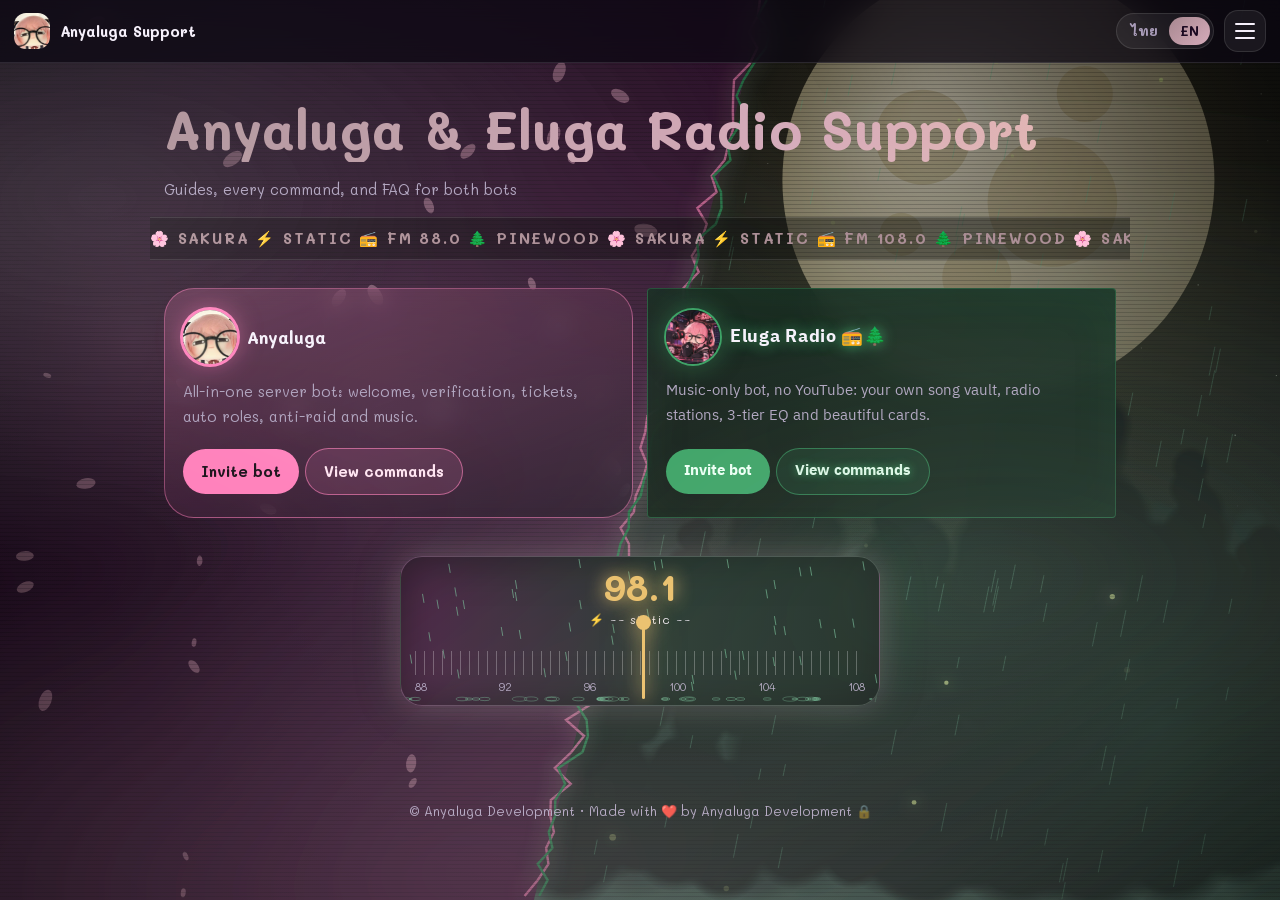
==== commit e9788c6e: "Add files via upload" ====
--- a/index.html
+++ b/index.html
@@ -113,6 +113,8 @@
 stE:["Press <b>Invite bot</b> (no privileged intents needed)","Join a voice channel and run <code>/play</code> with a vault song name or a direct audio link","Add songs with <code>/addsong</code> or <code>/addsongfromvideo</code>","Style the card with <code>/tune theme</code> and <code>/card layout</code>","Tune audio with <code>/tune eq</code> — or use the web dashboard for fine control on mobile"],
 faq:[["Why can't Eluga play YouTube links?","It's blocked on purpose — Eluga plays your own files, direct audio links and Icecast/Shoutcast/HLS stations."],["“The application did not respond”","Usually a temporary Discord rate limit (429). Wait a moment and retry."],["Who can run setup commands?","Members with Manage Server, or roles granted via /cmdperm-grant (Anyaluga)."],["How do I share a song with all servers on Eluga?","Set it to All servers in the dashboard, then wait for the owner's approval — it then appears on the Market."],["What should I watch out for when sharing?","Only share music you own or are licensed to use."]]}};
 const CAT={"Welcome":["ต้อนรับ","Welcome"],"Goodbye":["อำลา","Goodbye"],"Verify":["ยืนยันตัวตน","Verify"],"Rules":["กฎ","Rules"],"Security":["ความปลอดภัย","Security"],"Auto Role":["ยศอัตโนมัติ","Auto Role"],"Ticket":["ตั๋ว","Tickets"],"Stats":["สถิติ","Stats"],"Music":["เพลง","Music"],"Assets":["ไฟล์","Assets"],"Fonts":["ฟอนต์","Fonts"],"Channel Perms":["สิทธิ์ห้อง","Channel perms"],"Command Perms":["สิทธิ์คำสั่ง","Command perms"],"Panel":["แผงควบคุม","Panel"],"Force":["ฉุกเฉิน","Emergency"],"Theme":["ธีม","Theme"],"Info":["ข้อมูลบอท","Bot info"],"Player":["เครื่องเล่น","Player"],"Song":["เพลง","Song"],"Station":["สถานี","Stations"],"Tune":["ปรับแต่งเสียง/หน้าตา","Tune"],"Card":["การ์ด","Card"]};
+let L=(navigator.language||"th").startsWith("th")?"th":"en",bot="A",cat="";
+const $=s=>document.querySelector(s);
 const ADMIN_SALT="a9ac620081804441",ADMIN_HASH="a563c2a3e4394ee69a9a056a87557a12899368a475b310b02aad6e953a4e1599";
 const sha=async s=>[...new Uint8Array(await crypto.subtle.digest("SHA-256",new TextEncoder().encode(s)))].map(b=>b.toString(16).padStart(2,"0")).join("");
 const esc=s=>String(s||"").replace(/[&<>"]/g,c=>({"&":"&amp;","<":"&lt;",">":"&gt;",'"':"&quot;"}[c]));
@@ -131,8 +133,7 @@
 function out(){sessionStorage.removeItem("adm");location.reload()}
 async function login(){if(!(window.crypto&&crypto.subtle)){alert("https required");return}if(await sha(ADMIN_SALT+$("#pw").value)==ADMIN_HASH){sessionStorage.setItem("adm","1");ADM=true;loadLocal();$("#md").remove();location.hash="#faq";render()}else{$("#pw").value="";$("#pw").placeholder="❌"}}
 $("#adm").onclick=e=>{e.preventDefault();if(ADM){location.hash="#faq";return}md(`<h3>🔒 Admin</h3><input id="pw" type="password" placeholder="Password" autocomplete="current-password"><button class="btn" onclick="login()">OK</button>`);setTimeout(()=>$("#pw").focus(),50)};
-let L=(navigator.language||"th").startsWith("th")?"th":"en",bot="A",cat="";
-const $=s=>document.querySelector(s);
+
 function render(){document.documentElement.lang=L;$("#lang").innerHTML=`<b class="${L=="th"?"on":""}">ไทย</b><b class="${L=="en"?"on":""}">EN</b>`;
 document.querySelectorAll("[data-t]").forEach(e=>e.textContent=T[L][e.dataset.t]);
 document.querySelectorAll("[data-l]").forEach(e=>e.innerHTML=T[L][e.dataset.l].map(x=>"<li>"+x+"</li>").join(""));
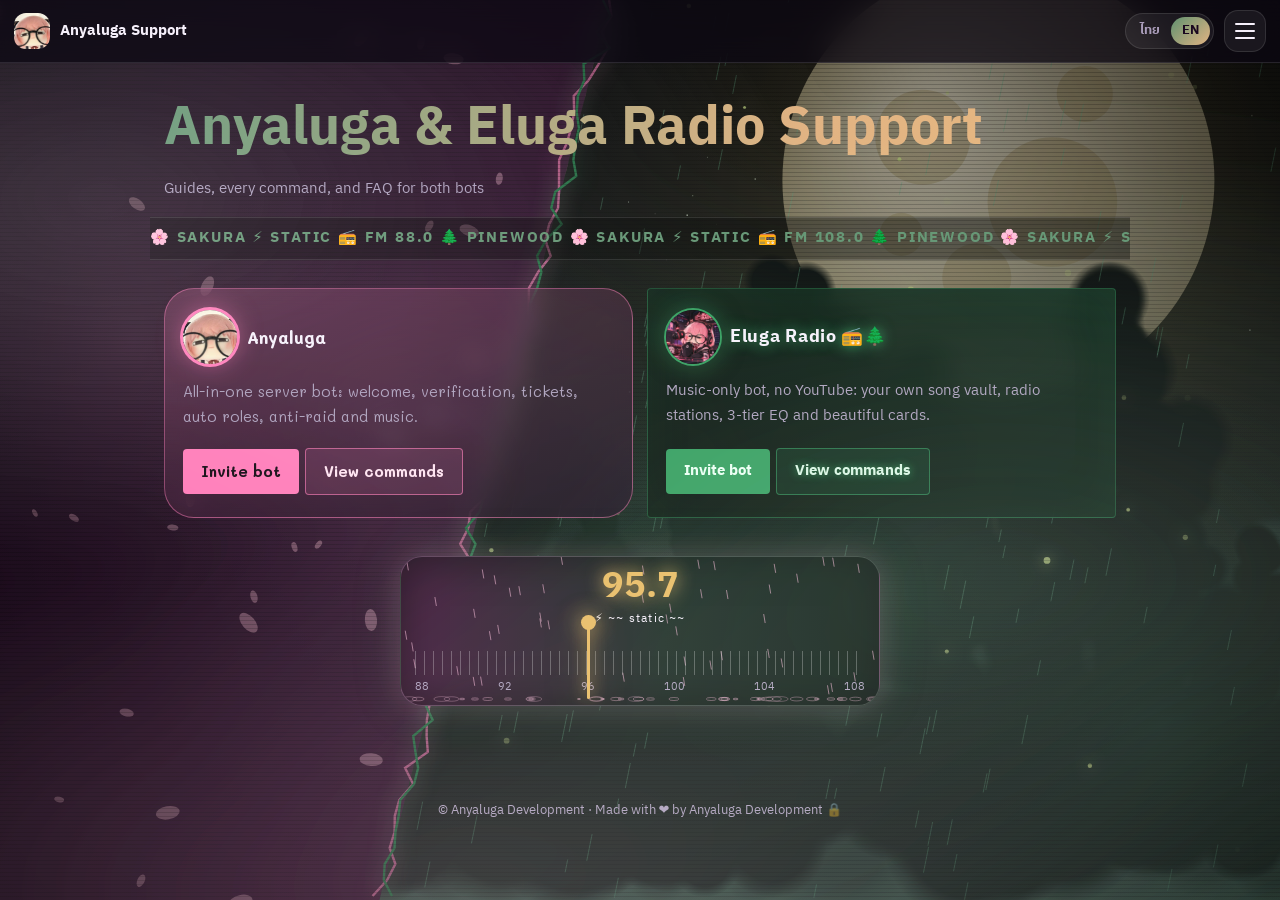
==== commit f3b68218: "Add files via upload" ====
--- a/index.html
+++ b/index.html
@@ -77,10 +77,15 @@
 .md{position:fixed;inset:0;z-index:60;display:grid;place-items:center;background:#000a;backdrop-filter:blur(6px)}.md>.card{width:min(92vw,520px);max-height:88vh;overflow:auto;background:#120c1cf2}
 textarea{width:100%;padding:12px 14px;border-radius:14px;border:1px solid var(--ln);background:#0005;color:var(--t);font:inherit;margin:6px 0}
 summary .tag{cursor:pointer;padding:3px 9px;font-size:14px}
+.shots{display:flex;gap:12px;overflow-x:auto;scroll-snap-type:x mandatory;padding:6px 2px 12px;margin:10px -4px}.shots figure{flex:0 0 min(68vw,250px);margin:0;scroll-snap-align:start}
+.shots img,.demo img{width:100%;display:block;border-radius:16px;border:1px solid var(--ln);cursor:zoom-in;background:#0006}.shots figcaption{font-size:12px;color:var(--m);margin-top:6px}
+.demo{display:grid;gap:12px;grid-template-columns:repeat(auto-fit,minmax(170px,1fr))}
+.lb{position:fixed;inset:0;z-index:80;background:#000e;display:grid;place-items:center;padding:12px;cursor:zoom-out}.lb img{max-width:100%;max-height:100%;border-radius:14px}
+#gtoc button{font-size:12px}
 </style></head><body data-bot="A">
 <canvas id="fx"></canvas><div class="scan"></div><div class="fog"></div><div class="fog b"></div>
 <header><a class="br" href="#home"><img src="[data-uri]" alt=""><span>Anyaluga Support</span></a><button id="lang" aria-label="Language"></button><button id="menu" aria-label="Menu"><s></s><s></s><s></s></button></header>
-<div id="veil"></div><div id="drawer"><a href="#home"><s>🏠</s><span data-t="nHome"></span></a><a href="#start"><s>🚀</s><span data-t="nStart"></span></a><a href="#cmd"><s>⌨️</s><span data-t="nCmd"></span></a><a href="#faq"><s>💬</s><span data-t="nFaq"></span></a><a href="#contact"><s>📮</s><span data-t="nContact"></span></a></div>
+<div id="veil"></div><div id="drawer"><a href="#home"><s>🏠</s><span data-t="nHome"></span></a><a href="#guide"><s>📖</s><span data-t="nGuide"></span></a><a href="#start"><s>🚀</s><span data-t="nStart"></span></a><a href="#cmd"><s>⌨️</s><span data-t="nCmd"></span></a><a href="#faq"><s>💬</s><span data-t="nFaq"></span></a><a href="#contact"><s>📮</s><span data-t="nContact"></span></a></div>
 <main>
 <section class="pg" id="home"><h1 class="gl" data-t="h1"></h1><p class="m" data-t="sub"></p><div class="mq"><div>🌸 SAKURA ⚡ STATIC 📻 FM 88.0 🌲 PINEWOOD 🌸 SAKURA ⚡ STATIC 📻 FM 108.0 🌲 PINEWOOD 🌸 SAKURA ⚡ STATIC 📻 FM 88.0 🌲 PINEWOOD </div></div>
 <div class="g">
@@ -90,12 +95,9 @@
 <section class="pg" id="start"><h2 data-t="hStart"></h2>
 <div class="g"><div class="card"><h3>🌸 Anyaluga</h3><ol data-l="stA"></ol></div><div class="card"><h3>📻 Eluga Radio</h3><ol data-l="stE"></ol></div></div>
 <h2 data-t="hDemo"></h2><p class="m" data-t="demoNote"></p>
-<div class="g">
-<div class="dc"><span class="u">🌸 Anyaluga</span> <small>BOT</small><div class="bar"><b>🎵 Now Playing</b><br>Sakura Night — Beluga<div class="pr"><i></i></div><small>01:24 / 03:20 · 🔁 Loop</small></div><div class="bt"><span>⏮</span><span class="p">⏯</span><span>⏭</span><span>🔁</span><span>⏹</span></div></div>
-<div class="dc"><span class="u">📻 Eluga Radio</span> <small>BOT</small><div class="bar"><b>📻 Now Playing · pinewood</b><br>Lo-Fi Study Beat — Artist<div class="pr"><i></i></div><small>~~ aurora ~~ · 🎚 EQ: bass +4</small></div><div class="bt"><span>⏮</span><span class="p">⏯</span><span>⏭</span><span>🖼</span><span>⏹</span></div></div>
-<div class="dc"><span class="u">🌸 Anyaluga</span> <small>BOT</small><div class="bar"><b>🎉 Welcome, @User!</b><br>You are member #128. Read the rules and verify to unlock channels.</div><div class="bt"><span class="p">✅ Verify</span><span>❓ Why?</span></div></div>
-<div class="dc"><span class="u">🌸 Anyaluga</span> <small>BOT</small><div class="bar"><b>🎫 Support Ticket</b><br>Press the button to open a private ticket with staff.</div><div class="bt"><span class="p">🎫 Open ticket</span></div></div></div></section>
-
+<div class="demo"><img loading="lazy" src="img/A-16-music.jpg" onclick="zoom(this.src)" alt=""><img loading="lazy" src="img/E-01-card.jpg" onclick="zoom(this.src)" alt=""><img loading="lazy" src="img/A-11-verify.jpg" onclick="zoom(this.src)" alt=""><img loading="lazy" src="img/A-14-ticket-channel.jpg" onclick="zoom(this.src)" alt=""></div></section>
+
+<section class="pg" id="guide"><h2 data-t="nGuide"></h2><div class="chips" id="gbots"></div><div class="chips" id="gtoc"></div><p class="m" data-t="gHint"></p><div id="gbody"></div></section>
 <section class="pg" id="cmd"><h2 data-t="hCmd"></h2>
 <div class="chips" id="bots"></div><input id="q" data-p="search"><div class="chips" id="cats"></div><div class="card" id="list"></div></section>
 
@@ -104,17 +106,24 @@
 </main><footer>© Anyaluga Development · <span data-t="foot"></span> <a id="adm" href="#home" style="color:inherit;opacity:.45;text-decoration:none">🔒</a></footer>
 <script>
 var TS=null,DIM=.3;const A=[["Stats", "stats", "ดูสถิติกิจกรรมของสมาชิก (ข้อความ/เวลาเสียง)", false, ["member"], "View a member's activity stats (messages / voice time)"], ["Stats", "leaderboard", "ดูอันดับสมาชิกที่ active สุดในเซิร์ฟ", false, ["metric"], "See the most active members in the server"], ["Security", "antiraid-config", "ตั้งค่าระบบป้องกัน Raid", true, ["join_threshold", "window_seconds", "min_account_age_days", "alert_channel"], "Configure anti-raid protection"], ["Assets", "asset-upload", "อัปโหลดไฟล์ (รูป/ฟอนต์/config) เก็บถาวร", true, ["file", "label"], "Upload a file (image / font / config) for permanent storage"], ["Assets", "asset-list", "ดูรายชื่อไฟล์ที่อัปโหลดไว้ทั้งหมด", false, [], "List all uploaded files"], ["Assets", "asset-delete", "ลบไฟล์ที่อัปโหลดไว้", true, ["file_id"], "Delete an uploaded file"], ["Auto Role", "autorole-set", "ตั้งค่ายศตามจำนวนวันในเซิร์ฟ", true, ["days", "role", "label"], "Set a role granted after a number of days in the server"], ["Auto Role", "autorole-mode", "เลือกโหมด: แจกอัตโนมัติ หรือ ให้กดรับเอง", true, ["mode"], "Choose mode: auto-assign, or members claim the role themselves"], ["Auto Role", "autorole-post-claim", "โพสต์ปุ่มรับยศในห้องนี้", true, [], "Post the role-claim button in this channel"], ["Command Perms", "cmdperm-grant", "อนุญาตให้ยศนี้ใช้คำสั่งที่ระบุได้", true, ["command", "role"], "Allow a role to use a specific command"], ["Command Perms", "cmdperm-revoke", "เอาสิทธิ์การใช้คำสั่งของยศนี้ออก", true, ["command", "role"], "Remove a role's permission to use a command"], ["Command Perms", "cmdperm-grant-bulk", "ให้ยศนี้ใช้ได้หลายคำสั่งพร้อมกันในครั้งเดียว", true, ["role", "commands"], "Let one role use several commands at once"], ["Command Perms", "cmdperm-grant-multi", "ให้หลายยศใช้ได้หลายคำสั่งพร้อมกันในรอบเดียว", true, ["commands"], "Let several roles use several commands in one go"], ["Command Perms", "cmdperm-list", "ดูว่ายศไหนถูกให้สิทธิ์ใช้คำสั่งนี้บ้าง", false, ["command"], "See which roles may use this command"], ["Command Perms", "cmdperm-list-all", "ดูสิทธิ์คำสั่งทั้งหมดที่ตั้งไว้ในเซิร์ฟนี้", false, [], "See all command permissions set in this server"], ["Panel", "beluga-panel", "เปิด Control Panel เปิด/ปิดระบบต่าง ๆ", true, [], "Open the Control Panel to switch each system on/off"], ["Fonts", "font-list", "ดูรายชื่อฟอนต์ทั้งหมดที่มีให้ใช้", false, [], "List every available font"], ["Fonts", "font-preview", "ดูตัวอย่างข้อความด้วยฟอนต์ที่เลือก", false, ["text", "font", "color", "background"], "Preview text in a chosen font"], ["Force", "force-sync-roles", "⚡ บังคับตรวจเช็คและแจกยศ Auto Role ย้อนหลังให้สมาชิกทุกคน", true, [], "Force-check and retroactively grant Auto Roles to every member"], ["Force", "force-overwrite-welcome", "⚡ ลบข้อความต้อนรับเก่าในห้องนี้แล้วโพสต์เวอร์ชันล่าสุดทับ", true, ["limit"], "Delete old welcome messages in this channel and repost the latest"], ["Force", "force-reset-config", "⚡ คืนค่าโรงงานทุกระบบของเซิร์ฟนี้ (ล้างการตั้งค่าทั้งหมด แอดมินเท่านั้น)", true, ["confirm"], "Factory-reset every system in this server (wipes all settings)"], ["Goodbye", "goodbye-editor", "เปิดหน้าต่างแก้ไข embed อำลา", true, [], "Open the goodbye embed editor"], ["Goodbye", "goodbye-set-channel", "ตั้งห้องที่จะโพสต์ข้อความอำลา", true, ["channel"], "Set the channel for goodbye messages"], ["Goodbye", "goodbye-add-image", "🎲 เพิ่มรูป/GIF เข้าคลังอำลา (มีหลายรูป = สุ่มใช้ทุกครั้งที่มีคนออก)", true, ["url"], "Add an image/GIF to the goodbye pool (several = random each time someone leaves)"], ["Goodbye", "goodbye-list-images", "ดูรายชื่อรูป/GIF ทั้งหมดในคลังอำลา", false, [], "List all images/GIFs in the goodbye pool"], ["Goodbye", "goodbye-remove-image", "ลบรูปออกจากคลังอำลาตามลำดับที่ (ดูจาก /goodbye-list-images)", false, ["index"], "Remove an image from the goodbye pool by its number"], ["Info", "info", "ดูประวัติและสถานะการทำงานของบอทตัวนี้", false, [], "View the bot's history and status"], ["Info", "info-edit", "แก้ไขข้อมูลบอท (เปิดฟอร์มกรอกรหัสยืนยันแบบส่วนตัว)", false, [], "Edit bot info (private verification-code form)"], ["Info", "info-set-created-here", "ตั้งวันที่เริ่มพัฒนาโปรเจกต์ = วันที่สร้างเซิร์ฟเวอร์นี้ (ใช้ในเซิร์ฟเวอร์หลักของโปรเจกต์)", false, [], "Set the project start date to this server's creation date (use in the project's main server)"], ["Info", "info-list-changelog", "ดู changelog ทั้งหมดพร้อมเลข index", false, [], "View the full changelog with index numbers"], ["Info", "join-dm-preview", "ดูตัวอย่าง DM ทักทายที่บอทส่งตอนถูกเชิญ (ส่งให้คุณทาง DM)", false, [], "Preview the greeting DM the bot sends when invited (sent to you by DM)"], ["Music", "addsong", "เพิ่มเพลงเข้าคลัง (ลิงก์ไฟล์เสียงตรง)", false, ["name", "url", "thumbnail"], "Add a song to the library (direct audio link)"], ["Music", "addsongfromvideo", "แนบวิดีโอ/เสียง บอทตัดเสียง+จับภาพนิ่งเป็นปกให้ แล้วเก็บเข้าคลัง (ลิงก์ไม่หมดอายุ)", false, ["name", "video", "thumbnail_time"], "Attach a video/audio file; the bot extracts the sound and a cover frame and stores it (link never expires)"], ["Music", "removesong", "ลบเพลงออกจากคลัง", false, ["name"], "Remove a song from the library"], ["Music", "songlist", "ดูรายชื่อเพลงทั้งหมดในคลัง", false, [], "List every song in the library"], ["Music", "play", "เล่นเพลงจากคลัง หรือลิงก์ไฟล์เสียงตรง", false, ["query"], "Play a library song or a direct audio link"], ["Music", "skip", "ข้ามเพลงไปเพลงต่อไปในคิว", false, [], "Skip to the next song in the queue"], ["Music", "pause", "พักเพลงที่กำลังเล่นไว้ชั่วคราว", false, [], "Pause the current song"], ["Music", "resume", "เล่นเพลงที่พักไว้ต่อ", false, [], "Resume a paused song"], ["Music", "stop", "หยุดเพลง ล้างคิว แล้วออกจากห้องเสียง", false, [], "Stop, clear the queue and leave the voice channel"], ["Music", "queue", "ดูคิวเพลงที่รออยู่", false, [], "View the waiting queue"], ["Music", "nowplaying", "ดูว่ากำลังเล่นเพลงอะไรอยู่ (โพสต์ panel ใหม่)", false, [], "See what is playing now (posts a fresh panel)"], ["Music", "eq", "ตั้งค่า EQ ด้วยพรีเซ็ตสำเร็จรูป หรือปรับเบส/แหลมเอง", false, ["preset", "bass", "treble"], "Set EQ with a ready-made preset, or adjust bass/treble yourself"], ["Music", "eqmenu", "เปิดเมนู EQ แบบ interactive เลือก/ปรับได้เลย", false, [], "Open the interactive EQ menu"], ["Music", "settheme", "ตั้งสีธีม embed ของบอทในเซิร์ฟเวอร์นี้", false, ["color"], "Set the bot's embed theme colour in this server"], ["Music", "thememenu", "เปิดเมนูตั้งสีธีมแบบ interactive เลือก/ใส่ hex เองได้เลย", false, [], "Open the interactive theme-colour menu (pick one or enter your own hex)"], ["Music", "volume", "ปรับระดับเสียง (0-200)", false, ["level"], "Adjust volume (0-200)"], ["Music", "leave", "ออกจากห้องเสียง (ไม่ล้างคิว)", false, [], "Leave the voice channel (keeps the queue)"], ["Music", "ffmpeginfo", "ดูข้อมูล FFmpeg ที่ติดตั้ง", true, [], "Show the installed FFmpeg info"], ["Channel Perms", "permission-set", "ตั้งสิทธิ์ของยศในห้องต่างๆ ทั้งเซิร์ฟหรือเฉพาะหมวดหมู่", true, ["role", "permission", "value", "category"], "Set a role's permission in channels, server-wide or per category"], ["Channel Perms", "permission-set-bulk", "ตั้งสิทธิ์ยศได้หลายหมวดหมู่พร้อมกันในคำสั่งเดียว", true, ["role", "permission", "value"], "Set a role's permission across several categories in one command"], ["Channel Perms", "permission-set-multi", "ตั้งหลายสิทธิ์พร้อมกันให้ยศในคำสั่งเดียว เช่น ดูห้อง+ส่งข้อความ+แนบไฟล์", true, ["role", "value", "category"], "Set several permissions for a role at once, e.g. view channel + send messages + attach files"], ["Channel Perms", "permission-view", "ดูว่ายศนี้มีสิทธิ์พิเศษ (override) ในห้องไหนบ้าง", false, ["role"], "See which channels a role has special (override) permissions in"], ["Rules", "rules-editor", "เปิดหน้าต่างแก้ไขกฎ", true, [], "Open the rules editor"], ["Rules", "rules-post", "โพสต์ข้อความกฎในห้องนี้ (ผูกไว้เพื่ออัปเดตอัตโนมัติในอนาคต)", false, [], "Post the rules in this channel (linked so it auto-updates later)"], ["Theme", "theme-set-color", "ตั้งสีหลักให้ทุกระบบพร้อมกัน (welcome, goodbye, verify, rules, ticket, music)", true, ["hex_color"], "Set one main colour for every system at once (welcome, goodbye, verify, rules, ticket, music)"], ["Theme", "theme-view", "ดูสีปัจจุบันของทุกระบบในเซิร์ฟนี้", false, [], "See the current colour of every system in this server"], ["Ticket", "ticket-setup", "ตั้งค่าระบบตั๋ว: หมวดหมู่ที่จะสร้างห้องตั๋ว + ยศทีมงานที่เห็นตั๋วได้", true, ["category", "support_role"], "Set up tickets: category for ticket channels + staff role that can see them"], ["Ticket", "ticket-remove-support-role", "เอายศทีมงานออกจากระบบตั๋ว", true, ["role"], "Remove a staff role from the ticket system"], ["Ticket", "ticket-panel", "โพสต์แผงเปิดตั๋วในห้องนี้", true, [], "Post the ticket-opening panel in this channel"], ["Ticket", "ticket-editor", "แก้ข้อความ/สีของแผงเปิดตั๋วและข้อความต้อนรับในห้องตั๋ว", true, ["title", "description", "color", "welcome_text"], "Edit the ticket panel text/colour and the welcome text inside tickets"], ["Verify", "verify-set-role", "ตั้งยศที่จะมอบให้หลังยืนยันตัวตน", true, [], "Set the role given after verification"], ["Verify", "verify-set-explain", "แก้ไขข้อความ 'ทำไมต้องยืนยัน'", true, [], "Edit the \"why verify\" text"], ["Verify", "verify-set-banner", "ตั้งภาพประกอบ (banner) ด้านบนแผงยืนยันตัวตน", true, ["image"], "Set the banner image at the top of the verify panel"], ["Verify", "verify-set-color", "ตั้งสี hex ของแผงยืนยันตัวตน", true, ["hex_color"], "Set the verify panel's hex colour"], ["Verify", "verify-set-emoji", "ตั้งอีโมจิของปุ่มยืนยันตัวตน/ปุ่มคำถาม", true, ["confirm_emoji", "explain_emoji"], "Set the emoji of the verify / question buttons"], ["Verify", "verify-setup-gate", "🚪 สร้างห้องยืนยันตัวตน+กฎอัตโนมัติ และล็อกไม่ให้คนที่ยังไม่มียศเห็นห้องอื่นเลย", true, ["verified_role"], "Auto-create the verify + rules channels and lock all other channels from members without the role"], ["Verify", "verify-post-panel", "โพสต์แผงปุ่มยืนยันตัวตนในห้องนี้", true, [], "Post the verify button panel in this channel"], ["Welcome", "welcome-editor", "เปิดหน้าต่างแก้ไข embed ต้อนรับ", true, [], "Open the welcome embed editor"], ["Welcome", "welcome-set-channel", "ตั้งห้องที่จะโพสต์ข้อความต้อนรับ", true, ["channel"], "Set the channel for welcome messages"], ["Welcome", "welcome-add-image", "🎲 เพิ่มรูป/GIF เข้าคลังต้อนรับ (มีหลายรูป = สุ่มใช้ทุกครั้งที่มีคนเข้า)", true, ["url"], "Add an image/GIF to the welcome pool (several = random each time someone joins)"], ["Welcome", "welcome-list-images", "ดูรายชื่อรูป/GIF ทั้งหมดในคลังต้อนรับ", false, [], "List all images/GIFs in the welcome pool"], ["Welcome", "welcome-remove-image", "ลบรูปออกจากคลังต้อนรับตามลำดับที่ (ดูจาก /welcome-list-images)", false, ["index"], "Remove an image from the welcome pool by its number"], ["Welcome", "welcome-set-author", "ตั้งช่อง Author (ชื่อ+ไอคอนเล็กด้านบน embed)", true, ["name", "icon_url"], "Set the Author line (small name + icon on top of the embed)"], ["Welcome", "welcome-set-footer", "ตั้งช่อง Footer (ข้อความเล็กด้านล่าง embed)", true, ["text", "icon_url"], "Set the Footer (small text at the bottom of the embed)"], ["Welcome", "welcome-add-field", "เพิ่มช่องข้อมูลย่อยใน embed (สูงสุด 3 ช่อง)", true, ["name", "value", "inline"], "Add a sub-field to the embed (max 3)"], ["Welcome", "welcome-clear-fields", "ลบช่องข้อมูลย่อยทั้งหมดออก", true, [], "Remove all sub-fields"], ["Welcome", "welcome-set-extra-embed", "ตั้ง embed ที่สองต่อท้าย เช่น แยกกฎ/ลิงก์ห้องสำคัญ", true, ["title", "description"], "Set a second embed, e.g. for rules or important-channel links"], ["Welcome", "welcome-composite-config", "ปรับตำแหน่ง avatar/ข้อความ และกรอบของรูป composite", true, ["avatar_position", "avatar_size", "text_position", "border_color", "border_width"], "Adjust avatar/text position and the border of the composite image"], ["Welcome", "welcome-set-delay", "หน่วงเวลาก่อนส่งข้อความต้อนรับ", true, ["seconds"], "Delay before sending the welcome message"], ["Welcome", "welcome-toggle-dm", "เปิด/ปิดการส่ง DM ต้อนรับแยกจากที่โพสต์ในห้อง", true, ["enabled"], "Turn the separate welcome DM on/off"], ["Welcome", "welcome-stats", "ดูจำนวนครั้งที่ส่งข้อความต้อนรับไปแล้ว", false, [], "See how many welcome messages have been sent"], ["Welcome", "welcome-save-preset", "บันทึกดีไซน์ต้อนรับปัจจุบันเป็น preset ไว้สลับใช้", true, ["name"], "Save the current welcome design as a preset to switch back to later"], ["Welcome", "welcome-load-preset", "โหลด preset ที่บันทึกไว้มาใช้ทันที", true, ["name"], "Load a saved preset immediately"], ["Welcome", "welcome-list-presets", "ดูรายชื่อ preset ทั้งหมดที่บันทึกไว้", false, [], "List all saved presets"], ["Welcome", "welcome-delete-preset", "ลบ preset ที่บันทึกไว้", true, ["name"], "Delete a saved preset"], ["Welcome", "welcome-image-set-background", "ตั้งรูปพื้นหลังสำหรับ Welcome Image", true, ["image"], "Set the background image for the Welcome Image"], ["Welcome", "welcome-image-config", "ปรับแต่งข้อความ/ฟอนต์/avatar บน Welcome Image", true, ["font", "text", "color", "font_size", "text_position", "avatar_enabled", "avatar_size", "avatar_position"], "Customise text, font and avatar on the Welcome Image"], ["Welcome", "welcome-image-toggle", "เปิด/ปิดการใช้ Welcome Image แทน image_url ปกติ", true, ["enabled"], "Use the Welcome Image instead of the normal image_url (on/off)"], ["Welcome", "welcome-image-preview", "ดูตัวอย่าง Welcome Image ปัจจุบัน", false, [], "Preview the current Welcome Image"], ["Welcome", "welcome-wizard", "🧙 ออกแบบข้อความต้อนรับแบบ step-by-step ทีละขั้น", true, [], "Design the welcome message step by step with a wizard"]],E=[["Player", "play", "เล่นเพลงจากคลัง หรือลิงก์สตรีมตรง (ไม่รองรับ YouTube)", false, ["query"], "Play a library song or a direct stream link (YouTube is not supported)"], ["Player", "playfile", "เล่นไฟล์เสียงที่แนบมา", false, ["file"], "Play an attached audio file"], ["Player", "radio", "เปิดโหมดวิทยุ: สุ่มเพลงจากคลังไม่จบ", false, [], "Radio mode: endlessly shuffle songs from the library"], ["Player", "pause", "หยุด/เล่นต่อ", false, [], "Pause / resume"], ["Player", "skip", "ข้ามเพลง", false, [], "Skip the song"], ["Player", "stop", "หยุดและออกจากห้อง", false, [], "Stop and leave the channel"], ["Player", "shuffle", "สับคิว", false, [], "Shuffle the queue"], ["Player", "loop", "วนเพลง", false, ["mode"], "Repeat mode"], ["Player", "volume", "ระดับเสียง 0-300 (เกิน 100 = บูสต์เสียงจริง มีลิมิตเตอร์กันแตกให้)", false, ["level"], "Volume 0-300 (above 100 is a real boost, with a limiter to prevent clipping)"], ["Player", "queue", "ดูคิว", false, [], "View the queue"], ["Player", "nowplaying", "ส่งแผงควบคุมใหม่", false, [], "Post a fresh control panel"], ["Song", "song edit", "ตั้งชื่อ/ศิลปิน/ปกเพลง (ไม่ใส่ชื่อเพลง = เพลงที่กำลังเล่น)", false, ["name", "title", "artist", "cover", "cover_url", "clear_cover", "reset"], "Set title / artist / cover (leave the name empty = the song now playing)"], ["Player", "addsong", "เพิ่มเพลงเข้าคลังด้วยลิงก์ไฟล์เสียงตรง", true, ["name", "url", "artist", "cover"], "Add a song to the library by direct audio link (needs Manage Server)"], ["Player", "addsongfromvideo", "แนบวิดีโอ/เสียง บอทตัดเสียงเก็บเข้าคลัง (ลิงก์ไม่หมดอายุ)", false, ["name", "file", "artist", "cover"], "Attach a video/audio file; the bot extracts the sound into the library (link never expires)"], ["Player", "removesong", "ลบเพลงออกจากคลัง", true, ["name"], "Remove a song from the library (needs Manage Server)"], ["Player", "songlist", "ดูเพลงในคลัง", false, [], "List the songs in the library"], ["Station", "station add", "บันทึกสถานี", true, ["name", "url"], "Save a station (needs Manage Server)"], ["Station", "station remove", "ลบสถานี", true, ["name"], "Remove a station (needs Manage Server)"], ["Station", "station play", "เล่นสถานีที่บันทึกไว้", false, ["name"], "Play a saved station"], ["Tune", "tune theme", "เลือกธีม", false, ["name"], "Choose a theme"], ["Tune", "tune color", "สี embed เอง เช่น #7a1616 (พิมพ์ reset เพื่อกลับธีม)", false, ["hex"], "Set a custom embed colour, e.g. #7a1616 (type reset to go back to the theme)"], ["Tune", "tune fx", "เลือกฟิลเตอร์เสียง", false, ["preset"], "Choose an audio filter"], ["Tune", "tune cover_tint", "ให้สีการ์ด Now Playing เปลี่ยนตามสีของปกเพลง", false, ["on"], "Make the Now Playing card colour follow the song's cover"], ["Tune", "tune eq_basic", "ปรับเสียงง่าย ๆ: เบส/เสียงร้อง/แหลม", false, ["bass", "vocal", "treble"], "Simple tone control: bass / vocal / treble"], ["Tune", "tune eq_pro", "EQ 11 แบนด์ละเอียด (Pro)", false, ["band", "gain"], "Detailed 11-band EQ (Pro)"], ["Tune", "tune preamp", "เกนโดยรวมก่อนเข้า EQ (-20 ถึง +20 dB)", false, ["gain"], "Overall gain before the EQ (-20 to +20 dB)"], ["Tune", "tune eq_advanced", "⚠ Advanced: compressor/reverb/width/filters/deesser/loudness — อาจทำให้เสียงเพี้ยนได้", false, ["compressor", "reverb", "width", "normalize", "highpass", "lowpass", "shelf_ends", "deesser", "loudness_lufs"], "Advanced: compressor / reverb / width / filters / de-esser / loudness — may distort the sound"], ["Tune", "tune eq", "เปิดแผงปรับ EQ แบบอินเทอร์แอคทีฟ (Basic/Pro/Advanced)", false, [], "Open the interactive EQ panel (Basic / Pro / Advanced)"], ["Tune", "tune eq_show", "ดูค่าปรับเสียงทั้งหมดตอนนี้", false, [], "Show all current audio settings"], ["Tune", "tune eq_reset", "รีเซ็ตการปรับเสียงทั้งหมด", false, [], "Reset all audio adjustments"], ["Tune", "tune eq_export", "ส่งออกค่าปรับเสียงเป็นโค้ด แชร์ให้เซิร์ฟเวอร์อื่นได้", false, [], "Export your audio settings as a code to share with other servers"], ["Tune", "tune eq_import", "นำเข้าโค้ดพรีเซ็ตเสียงจาก /tune eq_export", false, ["code"], "Import an audio preset code from /tune eq_export"], ["Tune", "tune bg", "พื้นหลังเคลื่อนไหวบนการ์ด Now Playing (อัปเดตทุก ~5 วิ)", false, ["name"], "Animated background on the Now Playing card (updates about every 5 s)"], ["Tune", "tune rescan", "สแกนโฟลเดอร์เพลงใหม่", false, [], "Rescan the music folder"], ["Tune", "tune about", "ข้อมูลระบบ / เวอร์ชัน FFmpeg", false, [], "System info / FFmpeg version"], ["Tune", "tune profile", "สรุปการตั้งค่าทั้งหมดของเซิร์ฟเวอร์นี้", false, [], "Summary of all settings for this server"], ["Card", "card layout", "เลือกโครงหน้าตาการ์ดเพลง", false, ["name"], "Choose the music card layout"], ["Card", "card barstyle", "เลือกสไตล์แถบเวลาเพลง", false, ["name"], "Choose the progress-bar style"], ["Card", "card footer", "แสดงบรรทัดธีมท้ายการ์ดหรือไม่", false, ["show"], "Show or hide the theme line at the bottom of the card"], ["Card", "card reset", "รีเซ็ตการ์ดกลับค่าเริ่มต้น (classic)", false, [], "Reset the card to default (classic)"]];
-const T={th:{nHome:"หน้าแรก",nStart:"เริ่มใช้งาน",nCmd:"คำสั่ง",nFaq:"คำถามที่พบบ่อย",nContact:"ติดต่อ",h1:"ศูนย์ช่วยเหลือ Anyaluga & Eluga Radio",sub:"คู่มือการใช้งาน คำสั่งทั้งหมด และคำถามที่พบบ่อย ของบอททั้งสองตัว",dA:"บอทจัดการเซิร์ฟเวอร์ครบวงจร: ต้อนรับ ยืนยันตัวตน ตั๋ว ยศอัตโนมัติ กันเรด และเพลง",dE:"บอทเพลงล้วน ไม่ใช้ YouTube: คลังเพลงของตัวเอง สถานีวิทยุ EQ 3 ระดับ และการ์ดสวย ๆ",inv:"เชิญบอท",seeCmd:"ดูคำสั่ง",hStart:"เริ่มใช้งานใน 5 ขั้นตอน",hDemo:"ตัวอย่างหน้าตา",demoNote:"ภาพด้านล่างเป็นภาพจำลอง (mockup) เพื่อให้เห็นภาพรวม — ภาพจริงจากบอทจะมาแทนที่ภายหลัง",hCmd:"คำสั่งทั้งหมด",search:"ค้นหาคำสั่ง เช่น play, welcome, ticket…",all:"ทั้งหมด",adm:"ต้องมีสิทธิ์ Manage Server",hFaq:"คำถามที่พบบ่อย",hContact:"ติดต่อเรา",foot:"สร้างด้วย ❤️ โดย Anyaluga Development",none:"ไม่พบคำสั่ง",
+const T={th:{nGuide:"คู่มือ",gHint:"แตะภาพเพื่อขยาย · เลื่อนดูภาพถัดไปทางขวา",nHome:"หน้าแรก",nStart:"เริ่มใช้งาน",nCmd:"คำสั่ง",nFaq:"คำถามที่พบบ่อย",nContact:"ติดต่อ",h1:"ศูนย์ช่วยเหลือ Anyaluga & Eluga Radio",sub:"คู่มือการใช้งาน คำสั่งทั้งหมด และคำถามที่พบบ่อย ของบอททั้งสองตัว",dA:"บอทจัดการเซิร์ฟเวอร์ครบวงจร: ต้อนรับ ยืนยันตัวตน ตั๋ว ยศอัตโนมัติ กันเรด และเพลง",dE:"บอทเพลงล้วน ไม่ใช้ YouTube: คลังเพลงของตัวเอง สถานีวิทยุ EQ 3 ระดับ และการ์ดสวย ๆ",inv:"เชิญบอท",seeCmd:"ดูคำสั่ง",hStart:"เริ่มใช้งานใน 5 ขั้นตอน",hDemo:"ตัวอย่างหน้าตา",demoNote:"ภาพจริงจากบอท",hCmd:"คำสั่งทั้งหมด",search:"ค้นหาคำสั่ง เช่น play, welcome, ticket…",all:"ทั้งหมด",adm:"ต้องมีสิทธิ์ Manage Server",hFaq:"คำถามที่พบบ่อย",hContact:"ติดต่อเรา",foot:"สร้างด้วย ❤️ โดย Anyaluga Development",none:"ไม่พบคำสั่ง",
 stA:["กดปุ่ม <b>เชิญบอท</b> แล้วเลือกเซิร์ฟเวอร์ของคุณ","รัน <code>/verify-setup-gate</code> สร้างห้องยืนยัน+กฎให้อัตโนมัติ","ตั้งต้อนรับด้วย <code>/welcome-editor</code> และ <code>/welcome-set-channel</code>","ตั้งยศตามอายุสมาชิก <code>/autorole-set</code> และกันเรด <code>/antiraid-config</code>","เปิดระบบตั๋ว <code>/ticket-setup</code> + <code>/ticket-panel</code> แล้วเช็คทุกระบบที่ <code>/beluga-panel</code>"],
 stE:["กดปุ่ม <b>เชิญบอท</b> (ไม่ต้องใช้ intent พิเศษ)","เข้าห้องเสียง แล้วพิมพ์ <code>/play</code> พร้อมชื่อเพลงในคลังหรือลิงก์ไฟล์เสียงตรง","เพิ่มเพลงเข้าคลังด้วย <code>/addsong</code> หรือ <code>/addsongfromvideo</code>","แต่งการ์ดด้วย <code>/tune theme</code> และ <code>/card layout</code>","ปรับเสียงด้วย <code>/tune eq</code> — หรือใช้เว็บแดชบอร์ดเพื่อปรับละเอียดบนมือถือ"],
 faq:[["ทำไมสั่ง Eluga เล่นลิงก์ YouTube ไม่ได้?","ตั้งใจบล็อกไว้ — Eluga เล่นเฉพาะไฟล์ของคุณ ลิงก์ไฟล์เสียงตรง และสถานี Icecast/Shoutcast/HLS"],["คำสั่งขึ้นว่า “The application did not respond”","โดยมากคือ Discord จำกัดอัตรา (429) ชั่วคราว รอสักครู่แล้วลองใหม่"],["ใครใช้คำสั่งตั้งค่าได้บ้าง?","คนที่มีสิทธิ์ Manage Server หรือยศที่ได้รับอนุญาตผ่าน /cmdperm-grant (Anyaluga)"],["เพลง “ทุกเซิร์ฟเวอร์” ของ Eluga ต้องทำอย่างไร?","ตั้งเป็น All servers ในแดชบอร์ด แล้วรอเจ้าของบอทอนุมัติ จะขึ้นหน้า Market"],["แชร์เพลงต้องระวังอะไร?","แชร์เฉพาะเพลงที่คุณเป็นเจ้าของหรือมีสิทธิ์ใช้งาน"]]},
-en:{nHome:"Home",nStart:"Get started",nCmd:"Commands",nFaq:"FAQ",nContact:"Contact",h1:"Anyaluga & Eluga Radio Support",sub:"Guides, every command, and FAQ for both bots",dA:"All-in-one server bot: welcome, verification, tickets, auto roles, anti-raid and music.",dE:"Music-only bot, no YouTube: your own song vault, radio stations, 3-tier EQ and beautiful cards.",inv:"Invite bot",seeCmd:"View commands",hStart:"Get started in 5 steps",hDemo:"What it looks like",demoNote:"Images below are mockups for illustration — real screenshots will replace them later.",hCmd:"All commands",search:"Search commands, e.g. play, welcome, ticket…",all:"All",adm:"Requires Manage Server",hFaq:"FAQ",hContact:"Contact",foot:"Made with ❤️ by Anyaluga Development",none:"No commands found",
+en:{nGuide:"Guide",gHint:"Tap an image to zoom · swipe for more",nHome:"Home",nStart:"Get started",nCmd:"Commands",nFaq:"FAQ",nContact:"Contact",h1:"Anyaluga & Eluga Radio Support",sub:"Guides, every command, and FAQ for both bots",dA:"All-in-one server bot: welcome, verification, tickets, auto roles, anti-raid and music.",dE:"Music-only bot, no YouTube: your own song vault, radio stations, 3-tier EQ and beautiful cards.",inv:"Invite bot",seeCmd:"View commands",hStart:"Get started in 5 steps",hDemo:"What it looks like",demoNote:"Real screenshots from the bots",hCmd:"All commands",search:"Search commands, e.g. play, welcome, ticket…",all:"All",adm:"Requires Manage Server",hFaq:"FAQ",hContact:"Contact",foot:"Made with ❤️ by Anyaluga Development",none:"No commands found",
 stA:["Press <b>Invite bot</b> and pick your server","Run <code>/verify-setup-gate</code> to auto-create the verify + rules channels","Set up welcome with <code>/welcome-editor</code> and <code>/welcome-set-channel</code>","Set age-based roles with <code>/autorole-set</code> and protect with <code>/antiraid-config</code>","Open tickets with <code>/ticket-setup</code> + <code>/ticket-panel</code>, then review systems in <code>/beluga-panel</code>"],
 stE:["Press <b>Invite bot</b> (no privileged intents needed)","Join a voice channel and run <code>/play</code> with a vault song name or a direct audio link","Add songs with <code>/addsong</code> or <code>/addsongfromvideo</code>","Style the card with <code>/tune theme</code> and <code>/card layout</code>","Tune audio with <code>/tune eq</code> — or use the web dashboard for fine control on mobile"],
 faq:[["Why can't Eluga play YouTube links?","It's blocked on purpose — Eluga plays your own files, direct audio links and Icecast/Shoutcast/HLS stations."],["“The application did not respond”","Usually a temporary Discord rate limit (429). Wait a moment and retry."],["Who can run setup commands?","Members with Manage Server, or roles granted via /cmdperm-grant (Anyaluga)."],["How do I share a song with all servers on Eluga?","Set it to All servers in the dashboard, then wait for the owner's approval — it then appears on the Market."],["What should I watch out for when sharing?","Only share music you own or are licensed to use."]]}};
 const CAT={"Welcome":["ต้อนรับ","Welcome"],"Goodbye":["อำลา","Goodbye"],"Verify":["ยืนยันตัวตน","Verify"],"Rules":["กฎ","Rules"],"Security":["ความปลอดภัย","Security"],"Auto Role":["ยศอัตโนมัติ","Auto Role"],"Ticket":["ตั๋ว","Tickets"],"Stats":["สถิติ","Stats"],"Music":["เพลง","Music"],"Assets":["ไฟล์","Assets"],"Fonts":["ฟอนต์","Fonts"],"Channel Perms":["สิทธิ์ห้อง","Channel perms"],"Command Perms":["สิทธิ์คำสั่ง","Command perms"],"Panel":["แผงควบคุม","Panel"],"Force":["ฉุกเฉิน","Emergency"],"Theme":["ธีม","Theme"],"Info":["ข้อมูลบอท","Bot info"],"Player":["เครื่องเล่น","Player"],"Song":["เพลง","Song"],"Station":["สถานี","Stations"],"Tune":["ปรับแต่งเสียง/หน้าตา","Tune"],"Card":["การ์ด","Card"]};
 let L=(navigator.language||"th").startsWith("th")?"th":"en",bot="A",cat="";
 const $=s=>document.querySelector(s);
+const GUIDE=[{"b": "A", "id": "panel", "i": "🎛️", "im": ["A-01-panel"], "th": {"t": "แผงควบคุม (Control Panel)", "d": "ศูนย์กลางเปิด/ปิดทุกระบบของบอทในเซิร์ฟเวอร์ — เริ่มจากตรงนี้หลังเชิญบอทได้เลย", "c": ["แผงควบคุม <code>/beluga-panel</code>"], "s": ["พิมพ์ <code>/beluga-panel</code> ในห้องใดก็ได้ (สำหรับผู้ดูแลเซิร์ฟเวอร์)", "ปุ่มสีเขียว = เปิดอยู่ ✨ ปุ่มสีแดง = ปิดอยู่ 💤 กดเพื่อสลับสถานะ", "มี 8 ระบบ: Welcome Designer, Goodbye Message, Verify Setup, Rules & Rank Editor, Anti-Raid & Security, Auto Role Timeline, Activity / Stats และ Ticket System", "ข้อความของแผงเห็นได้เฉพาะคุณคนเดียว ไม่รบกวนห้อง"], "k": ["/beluga-panel"]}, "en": {"t": "Control Panel", "d": "One place to switch every bot system on or off — start here right after inviting the bot.", "c": ["The panel from <code>/beluga-panel</code>"], "s": ["Run <code>/beluga-panel</code> in any channel (for server admins).", "Green button = on ✨, red button = off 💤. Tap to toggle.", "8 systems: Welcome Designer, Goodbye Message, Verify Setup, Rules & Rank Editor, Anti-Raid & Security, Auto Role Timeline, Activity / Stats and Ticket System.", "The panel is only visible to you, so it never clutters the channel."], "k": ["/beluga-panel"]}}, {"b": "A", "id": "dm", "i": "💌", "im": ["A-02-dm"], "th": {"t": "DM ต้อนรับตอนเชิญบอท", "d": "เมื่อเชิญ Anyaluga เข้าเซิร์ฟเวอร์ บอทส่ง DM แนะนำตัวพร้อมปุ่มลัดทั้งหมด", "c": ["DM ต้อนรับพร้อมปุ่ม Support"], "s": ["อ่านสรุปสิ่งที่บอททำได้: ต้อนรับ ยศอัตโนมัติ ยืนยันตัวตน กันบอทบุก ตั๋ว เพลง สถิติ ฯลฯ", "ปุ่ม <b>Support / คู่มือ</b> พาคุณมาที่ศูนย์ช่วยเหลือนี้", "ปุ่ม <b>Dashboard</b> เปิดหน้าตั้งค่าบนเว็บ ส่วน <b>ผลิตภัณฑ์ของเรา</b> และ <b>X (Twitter)</b> ไปยังช่องทางอื่น", "ติดต่อ: Discord <code>beluga0146240</code> · X @Passakor_01 · Email anyapassakorn.12@gmail.com", "ลองดูหน้าตา DM ได้ด้วย <code>/join-dm-preview</code>"], "k": ["/join-dm-preview"]}, "en": {"t": "Welcome DM on invite", "d": "When Anyaluga joins a server it DMs an introduction with all the shortcut buttons.", "c": ["The welcome DM with the Support button"], "s": ["It summarises what the bot does: welcome, auto roles, verification, anti-raid, tickets, music, stats and more.", "The <b>Support / คู่มือ</b> button brings you to this help centre.", "<b>Dashboard</b> opens the web settings page; <b>Our products</b> and <b>X (Twitter)</b> link to other channels.", "Contact: Discord <code>beluga0146240</code> · X @Passakor_01 · Email anyapassakorn.12@gmail.com", "Preview the DM any time with <code>/join-dm-preview</code>."], "k": ["/join-dm-preview"]}}, {"b": "A", "id": "welcome", "i": "👋", "im": ["A-03-designer", "A-04-welcome", "A-05-welcome-bg"], "th": {"t": "ข้อความต้อนรับ (Welcome)", "d": "ออกแบบข้อความต้อนรับสมาชิกใหม่ พร้อมภาพพื้นหลังและอวาตาร์ของสมาชิก", "c": ["ฟอร์ม Welcome Designer", "ผลลัพธ์: ข้อความ + ภาพ composite (อวาตาร์ + ข้อความทับพื้นหลัง)", "อีกแบบ: ภาพพื้นหลังล้วน"], "s": ["เลือกห้องส่งข้อความด้วย <code>/welcome-set-channel</code>", "พิมพ์ <code>/welcome-editor</code> เพื่อเปิดฟอร์ม Welcome Designer", "กรอก <b>Title</b> และ <b>Description</b> — ใช้ตัวแปร <code>{user}</code> <code>{server_name}</code> <code>{server_membercount}</code> ได้", "ใส่สี Hex เช่น <code>#FF9EC4</code> และลิงก์ภาพ/GIF หลัก (เว้นว่างได้) ส่วนฟอนต์ไม่บังคับ — ดูชื่อฟอนต์ที่ <code>/font-list</code>", "กดส่ง บอทจะบันทึกให้ (ฟอร์มนี้ส่งถึงบอท จึงไม่ควรกรอกรหัสผ่านหรือข้อมูลลับ)", "อยากได้ภาพ composite: ตั้งพื้นหลังด้วย <code>/welcome-image-set-background</code> เปิดใช้ด้วย <code>/welcome-image-toggle</code> ปรับข้อความ/ฟอนต์/อวาตาร์ด้วย <code>/welcome-image-config</code> และดูตัวอย่างที่ <code>/welcome-image-preview</code>"], "k": ["/welcome-set-channel", "/welcome-editor", "/welcome-image-set-background", "/welcome-image-toggle", "/welcome-image-config", "/welcome-image-preview", "/font-list"]}, "en": {"t": "Welcome message", "d": "Design the greeting for new members, with a background image and the member's avatar.", "c": ["The Welcome Designer form", "Result: embed + composite image (avatar and text over the background)", "Alternative: plain background image"], "s": ["Pick the channel with <code>/welcome-set-channel</code>.", "Run <code>/welcome-editor</code> to open the Welcome Designer form.", "Fill in <b>Title</b> and <b>Description</b> — placeholders <code>{user}</code> <code>{server_name}</code> <code>{server_membercount}</code> work.", "Add a hex colour such as <code>#FF9EC4</code> and an optional main image/GIF link. The font is optional — see names in <code>/font-list</code>.", "Submit and the bot saves it. The form is sent to the bot, so never type passwords or secrets in it.", "For the composite image: set the background with <code>/welcome-image-set-background</code>, enable it with <code>/welcome-image-toggle</code>, tune text/font/avatar with <code>/welcome-image-config</code> and check it with <code>/welcome-image-preview</code>."], "k": ["/welcome-set-channel", "/welcome-editor", "/welcome-image-set-background", "/welcome-image-toggle", "/welcome-image-config", "/welcome-image-preview", "/font-list"]}}, {"b": "A", "id": "wizard", "i": "🧙", "im": ["A-06-wiz1", "A-07-wiz2", "A-08-wiz3", "A-09-wiz4", "A-10-wiz5"], "th": {"t": "ตัวช่วยออกแบบ (Welcome Wizard)", "d": "ออกแบบข้อความต้อนรับทีละขั้นใน 5 ขั้นตอน มีพรีวิวสดและแถบความคืบหน้า", "c": ["ขั้น 1/5 ข้อความต้อนรับ", "ขั้น 2/5 รูปภาพ & ฟอนต์", "ขั้น 3/5 ออกแบบสไตล์", "ขั้น 4/5 ข้อมูลเพิ่มเติม", "ขั้น 5/5 พรีวิว & บันทึก"], "s": ["พิมพ์ <code>/welcome-wizard</code> — ทุกขั้นมีปุ่ม ⬅️ ย้อนกลับ, ➡️ ถัดไป และ ❌ ยกเลิก", "<b>1 ข้อความ:</b> กด ✏️ แก้ไขข้อความ เพื่อแก้หัวข้อและคำอธิบาย", "<b>2 รูป & ฟอนต์:</b> กด 🖼️ ตั้งรูปภาพ แล้วเลือกฟอนต์จากรายการ (ฟอนต์ที่มี ⚠️ ไม่รองรับภาษาไทย)", "<b>3 สไตล์:</b> กด 🎨 ตั้งสี และเลือกตำแหน่งอวาตาร์ (เช่น กลาง) กับข้อความ (เช่น ล่าง)", "<b>4 ข้อมูลเพิ่มเติม:</b> ตั้ง Author, Footer และ Fields ได้สูงสุด 3 ช่อง แล้วกด 👁️ ไปพรีวิว", "<b>5 พรีวิว:</b> 🔄 รีเฟรชตัวอย่าง · 💾 บันทึกเป็น Preset · ✅ บันทึกและใช้งานจริง", "Preset ที่บันทึกไว้ สลับกลับมาใช้ได้ด้วย <code>/welcome-load-preset</code>"], "k": ["/welcome-wizard", "/welcome-save-preset", "/welcome-load-preset", "/welcome-list-presets"]}, "en": {"t": "Welcome Wizard", "d": "Design the greeting step by step in 5 steps, with a live preview and a progress bar.", "c": ["Step 1/5 Welcome text", "Step 2/5 Image & font", "Step 3/5 Style", "Step 4/5 Extra info", "Step 5/5 Preview & save"], "s": ["Run <code>/welcome-wizard</code> — every step has ⬅️ Back, ➡️ Next and ❌ Cancel.", "<b>1 Text:</b> press ✏️ to edit the title and description.", "<b>2 Image & font:</b> press 🖼️ to set the image, then pick a font (fonts marked ⚠️ do not support Thai).", "<b>3 Style:</b> press 🎨 for colours and choose the avatar position (e.g. centre) and text position (e.g. bottom).", "<b>4 Extra info:</b> set the Author, Footer and up to 3 Fields, then press 👁️ to preview.", "<b>5 Preview:</b> 🔄 refresh the sample · 💾 save as a preset · ✅ save and go live.", "Switch back to a saved preset any time with <code>/welcome-load-preset</code>."], "k": ["/welcome-wizard", "/welcome-save-preset", "/welcome-load-preset", "/welcome-list-presets"]}}, {"b": "A", "id": "verify", "i": "✅", "im": ["A-11-verify"], "th": {"t": "ยืนยันตัวตน (Verify)", "d": "ให้สมาชิกใหม่กดปุ่มยืนยันก่อนเห็นห้องอื่น ช่วยกันบัญชีสแปม", "c": ["แผงยืนยันตัวตน"], "s": ["ผู้ดูแลพิมพ์ <code>/verify-setup-gate</code> — บอทสร้างห้องยืนยัน + ห้องกฎ และล็อกห้องอื่นสำหรับคนที่ยังไม่มียศ", "ตั้งยศที่จะได้หลังยืนยันด้วย <code>/verify-set-role</code>", "ปรับข้อความ แบนเนอร์ สี และอีโมจิด้วย <code>/verify-set-explain</code> <code>/verify-set-banner</code> <code>/verify-set-color</code> <code>/verify-set-emoji</code>", "โพสต์แผงปุ่มซ้ำได้ด้วย <code>/verify-post-panel</code>", "สมาชิกกด ✅ ยืนยันตัวตน เพื่อรับยศ หรือกด ❓ ทำไมต้องยืนยัน เพื่ออ่านเหตุผล"], "k": ["/verify-setup-gate", "/verify-set-role", "/verify-set-explain", "/verify-set-banner", "/verify-set-color", "/verify-set-emoji", "/verify-post-panel"]}, "en": {"t": "Verification", "d": "New members press a button to verify before they can see other channels — keeps spam accounts out.", "c": ["The verify panel"], "s": ["An admin runs <code>/verify-setup-gate</code> — the bot creates the verify + rules channels and locks the rest for members without the role.", "Set the role given after verifying with <code>/verify-set-role</code>.", "Customise text, banner, colour and emoji with <code>/verify-set-explain</code> <code>/verify-set-banner</code> <code>/verify-set-color</code> <code>/verify-set-emoji</code>.", "Re-post the button panel with <code>/verify-post-panel</code>.", "Members press ✅ to get the role, or ❓ to read why verification is needed."], "k": ["/verify-setup-gate", "/verify-set-role", "/verify-set-explain", "/verify-set-banner", "/verify-set-color", "/verify-set-emoji", "/verify-post-panel"]}}, {"b": "A", "id": "ticket", "i": "🎫", "im": ["A-12-ticket-panel", "A-13-ticket-open", "A-14-ticket-channel"], "th": {"t": "ระบบตั๋ว (Ticket)", "d": "สมาชิกกดปุ่มเพื่อเปิดห้องส่วนตัวคุยกับทีมงาน", "c": ["แผงเปิดตั๋ว", "ข้อความยืนยันหลังกดเปิด (เห็นเฉพาะคนกด)", "ห้องตั๋วส่วนตัวพร้อมปุ่มปิดตั๋ว"], "s": ["ตั้งค่าครั้งแรกด้วย <code>/ticket-setup</code> — เลือกหมวดที่จะสร้างห้องตั๋ว และยศทีมงานที่เห็นตั๋วได้", "โพสต์แผงด้วย <code>/ticket-panel</code> ในห้องที่สมาชิกเห็น (ภาพ 1)", "แก้ข้อความ/สีของแผงและข้อความต้อนรับในตั๋วด้วย <code>/ticket-editor</code>", "สมาชิกกด 🎫 เปิดตั๋ว บอทตอบเฉพาะคนกดพร้อมลิงก์ห้อง (ภาพ 2)", "บอทสร้างห้อง <code>ticket-ชื่อ</code> ที่เห็นเฉพาะสมาชิกกับทีมงาน พร้อมข้อความต้อนรับและปุ่ม 🔒 ปิดตั๋ว (ภาพ 3)", "ถอดยศทีมงานออกด้วย <code>/ticket-remove-support-role</code>"], "k": ["/ticket-setup", "/ticket-panel", "/ticket-editor", "/ticket-remove-support-role"]}, "en": {"t": "Tickets", "d": "Members press a button to open a private channel with your staff.", "c": ["The ticket panel", "Confirmation after opening (only the opener sees it)", "The private ticket channel with a close button"], "s": ["First-time setup with <code>/ticket-setup</code> — choose the category for ticket channels and the staff role that can see them.", "Post the panel with <code>/ticket-panel</code> in a channel members can see (image 1).", "Edit the panel text/colour and the in-ticket welcome with <code>/ticket-editor</code>.", "A member presses 🎫 and the bot replies privately with a link to the channel (image 2).", "The bot creates <code>ticket-name</code>, visible only to that member and staff, with a welcome message and a 🔒 close button (image 3).", "Remove a staff role with <code>/ticket-remove-support-role</code>."], "k": ["/ticket-setup", "/ticket-panel", "/ticket-editor", "/ticket-remove-support-role"]}}, {"b": "A", "id": "autorole", "i": "🏅", "im": ["A-15-autorole"], "th": {"t": "ยศตามอายุสมาชิก (Auto Role)", "d": "ให้ยศอัตโนมัติเมื่ออยู่ในเซิร์ฟเวอร์ครบจำนวนวัน หรือให้สมาชิกกดรับเอง", "c": ["ปุ่มรับยศตามอายุสมาชิก"], "s": ["ตั้งยศและจำนวนวันด้วย <code>/autorole-set</code>", "เลือกโหมดด้วย <code>/autorole-mode</code>: แจกอัตโนมัติ หรือให้สมาชิกกดรับเอง", "โหมดกดรับเอง: โพสต์ปุ่มด้วย <code>/autorole-post-claim</code>", "สมาชิกกด 🏅 รับยศตามอายุสมาชิก บอทตรวจอายุแล้วให้ยศที่ถึงเกณฑ์", "ตรวจและให้ยศย้อนหลังกับทุกคนด้วย <code>/force-sync-roles</code>"], "k": ["/autorole-set", "/autorole-mode", "/autorole-post-claim", "/force-sync-roles"]}, "en": {"t": "Auto Role", "d": "Grant roles automatically after a member has been in the server for a set number of days, or let them claim it.", "c": ["The claim button"], "s": ["Set the role and number of days with <code>/autorole-set</code>.", "Choose the mode with <code>/autorole-mode</code>: automatic, or members claim it themselves.", "Claim mode: post the button with <code>/autorole-post-claim</code>.", "Members press 🏅 and the bot checks their tenure and gives every role they qualify for.", "Retroactively check and grant roles to everyone with <code>/force-sync-roles</code>."], "k": ["/autorole-set", "/autorole-mode", "/autorole-post-claim", "/force-sync-roles"]}}, {"b": "A", "id": "music", "i": "🎵", "im": ["A-16-music", "A-17-eq"], "th": {"t": "เพลงและ EQ", "d": "เล่นเพลงในห้องเสียงพร้อมแผงควบคุมและอีควอไลเซอร์", "c": ["แผง Now Playing", "เมนู Equalizer"], "s": ["เข้าห้องเสียงแล้วพิมพ์ <code>/play</code> ใส่ชื่อเพลงในคลังหรือลิงก์ไฟล์เสียงตรง", "แผงแสดงเวลา ระดับเสียง คิว โหมดวนซ้ำ/สุ่ม และคนขอเพลง", "ปุ่มบนแผง: ก่อนหน้า / หยุดชั่วคราว / ถัดไป / หยุด / สุ่ม / วนซ้ำ / ลด-เพิ่มเสียง / คิว / ถูกใจ รวมปุ่ม EQ และ ธีม", "<code>/eqmenu</code> เปิดเมนู Equalizer — เลือกพรีเซ็ต หรือกด เบส −/+ แหลม −/+ และ รีเซ็ต", "เปลี่ยนสีแผงด้วยปุ่ม ธีม หรือ <code>/thememenu</code>"], "k": ["/play", "/nowplaying", "/queue", "/skip", "/eqmenu", "/thememenu"]}, "en": {"t": "Music & EQ", "d": "Play music in voice channels with a control panel and an equaliser.", "c": ["The Now Playing panel", "The Equalizer menu"], "s": ["Join a voice channel and run <code>/play</code> with a library song name or a direct audio link.", "The panel shows time, volume, queue, loop/shuffle and who requested it.", "Panel buttons: previous / pause / next / stop / shuffle / loop / volume down-up / queue / like, plus EQ and Theme.", "<code>/eqmenu</code> opens the Equalizer — pick a preset, or press Bass −/+ and Treble −/+ and Reset.", "Change the panel colour with the Theme button or <code>/thememenu</code>."], "k": ["/play", "/nowplaying", "/queue", "/skip", "/eqmenu", "/thememenu"]}}, {"b": "E", "id": "card", "i": "📻", "im": ["E-01-card", "E-02-compact", "E-03-stream"], "th": {"t": "การ์ด Now Playing สไตล์วิทยุ", "d": "Eluga เล่นเพลงเหมือนสถานีวิทยุ ไม่เล่นลิงก์ YouTube", "c": ["การ์ดเต็ม: signal / vol / loop / next", "การ์ดแบบกะทัดรัด", "สถานีสตรีม (on air)"], "s": ["<code>/play</code> เล่นเพลงจากคลังหรือลิงก์ไฟล์เสียงตรง · <code>/playfile</code> แนบไฟล์เสียง · <code>/radio</code> สุ่มเพลงจากคลังไม่รู้จบ", "การ์ดแสดง LIVE เวลา signal (ฟิลเตอร์ + EQ + preamp) ระดับเสียง โหมดวนซ้ำ และเพลงถัดไป", "เมนูด้านล่าง (เช่น clean) เปลี่ยนฟิลเตอร์เสียง ปุ่ม EQ เปิดแผง EQ ปุ่ม ปก/ศิลปิน แก้ปก ชื่อ ศิลปิน", "เปลี่ยนหน้าตาด้วย <code>/card layout</code> <code>/card barstyle</code> <code>/tune theme</code>", "เล่นสถานีวิทยุที่บันทึกไว้ด้วย <code>/station play</code> การ์ดจะขึ้นสถานะ stream on air"], "k": ["/play", "/playfile", "/radio", "/nowplaying", "/card layout", "/card barstyle", "/tune theme", "/station play"]}, "en": {"t": "Radio-style Now Playing", "d": "Eluga plays like a radio station — YouTube links are intentionally not supported.", "c": ["Full card: signal / vol / loop / next", "Compact card", "Stream station (on air)"], "s": ["<code>/play</code> a library song or direct audio link · <code>/playfile</code> attach an audio file · <code>/radio</code> endless shuffle from the library.", "The card shows LIVE, time, signal (filter + EQ + preamp), volume, loop mode and what is next.", "The dropdown (e.g. clean) switches the audio filter, the EQ button opens the EQ panel, and the cover/artist button edits cover, title and artist.", "Restyle with <code>/card layout</code> <code>/card barstyle</code> <code>/tune theme</code>.", "Play a saved station with <code>/station play</code> — the card shows stream, on air."], "k": ["/play", "/playfile", "/radio", "/nowplaying", "/card layout", "/card barstyle", "/tune theme", "/station play"]}}, {"b": "E", "id": "library", "i": "🗃️", "im": ["E-04-songlist"], "th": {"t": "คลังเพลง (Vault)", "d": "เพลงที่เล่นได้ต้องอยู่ในคลังของคุณเอง ไฟล์ที่เพิ่มแล้วลิงก์ไม่หมดอายุ", "c": ["รายการเพลงในคลัง"], "s": ["<code>/addsong</code> เพิ่มเพลงจากลิงก์ไฟล์เสียงตรง (ต้องมีสิทธิ์ Manage Server)", "<code>/addsongfromvideo</code> แนบวิดีโอหรือไฟล์เสียง บอทแยกเสียงเข้าคลังให้ ลิงก์ไม่หมดอายุ", "<code>/songlist</code> ดูเพลงในคลังพร้อมเลขลำดับ", "<code>/song edit</code> ตั้งชื่อ ศิลปิน และปกเพลง", "<code>/removesong</code> ลบเพลง · <code>/station add</code> บันทึกสถานีวิทยุ แล้วเล่นทีหลังด้วย <code>/station play</code>"], "k": ["/addsong", "/addsongfromvideo", "/songlist", "/song edit", "/removesong", "/station add", "/station remove"]}, "en": {"t": "Song vault", "d": "Playable songs live in your own vault. Files you add keep working — their links never expire.", "c": ["The vault song list"], "s": ["<code>/addsong</code> add a song from a direct audio link (needs Manage Server).", "<code>/addsongfromvideo</code> attach a video or audio file and the bot extracts the sound into the vault; the link never expires.", "<code>/songlist</code> shows the vault with numbers.", "<code>/song edit</code> sets title, artist and cover.", "<code>/removesong</code> deletes a song · <code>/station add</code> saves a radio station to play later with <code>/station play</code>."], "k": ["/addsong", "/addsongfromvideo", "/songlist", "/song edit", "/removesong", "/station add", "/station remove"]}}, {"b": "E", "id": "eq", "i": "🎚️", "im": ["E-05-basic", "E-06-advanced", "E-07-pro-a", "E-08-pro-b"], "th": {"t": "อีควอไลเซอร์ใน Discord (3 ระดับ)", "d": "ปรับเสียงได้จากปุ่มในแชท ตั้งแต่ง่าย ๆ จนละเอียดระดับมืออาชีพ", "c": ["Basic EQ", "Advanced EQ", "Pro EQ (ส่วนบน)", "Pro EQ (ส่วนล่าง)"], "s": ["พิมพ์ <code>/tune eq</code> เพื่อเปิดแผง EQ แบบโต้ตอบ (Basic / Pro / Advanced)", "<b>Basic:</b> เบส เสียงร้อง แหลม ปรับได้ ±15 dB ด้วยปุ่ม −/+", "<b>Pro:</b> 11 แบนด์ (32 Hz ถึง 16 kHz) ±20 dB เลือกแบนด์จากเมนูแล้วกดแบนด์ +/− และตั้ง Preamp ได้", "<b>Advanced:</b> Compressor, De-esser, Reverb, Stereo Width — ⚠️ บางค่าทำให้เสียงแตกได้ (มี limiter ป้องกัน)", "📈 Graph ดูกราฟ · ↺ Reset All รีเซ็ตทั้งหมด", "คำสั่งตรง: <code>/tune eq_basic</code> <code>/tune eq_pro</code> <code>/tune eq_advanced</code> <code>/tune preamp</code> <code>/tune eq_show</code> <code>/tune eq_reset</code>", "แชร์ค่าเสียง: <code>/tune eq_export</code> ได้โค้ด แล้วนำเข้าด้วย <code>/tune eq_import</code>"], "k": ["/tune eq", "/tune eq_basic", "/tune eq_pro", "/tune eq_advanced", "/tune preamp", "/tune eq_show", "/tune eq_reset", "/tune eq_export", "/tune eq_import"]}, "en": {"t": "Equalizer in Discord (3 tiers)", "d": "Tune the sound from chat buttons, from simple to studio-level.", "c": ["Basic EQ", "Advanced EQ", "Pro EQ (top)", "Pro EQ (bottom)"], "s": ["Run <code>/tune eq</code> to open the interactive EQ panel (Basic / Pro / Advanced).", "<b>Basic:</b> bass, vocal and treble within ±15 dB using −/+ buttons.", "<b>Pro:</b> 11 bands (32 Hz to 16 kHz) at ±20 dB — pick a band from the menu, press band +/−, and set the preamp.", "<b>Advanced:</b> Compressor, De-esser, Reverb, Stereo Width — ⚠️ some settings can distort (a limiter protects you).", "📈 Graph shows the curve · ↺ Reset All clears everything.", "Direct commands: <code>/tune eq_basic</code> <code>/tune eq_pro</code> <code>/tune eq_advanced</code> <code>/tune preamp</code> <code>/tune eq_show</code> <code>/tune eq_reset</code>", "Share settings: <code>/tune eq_export</code> gives a code, import it with <code>/tune eq_import</code>."], "k": ["/tune eq", "/tune eq_basic", "/tune eq_pro", "/tune eq_advanced", "/tune preamp", "/tune eq_show", "/tune eq_reset", "/tune eq_export", "/tune eq_import"]}}, {"b": "E", "id": "dash", "i": "💻", "im": ["E-09-dash-filters", "E-10-dash-sliders", "E-11-dash-pro", "E-12-dash-custom", "E-13-dash-fx", "E-14-dash-presets"], "th": {"t": "เว็บแดชบอร์ด (ปรับเสียงละเอียด)", "d": "หน้าเว็บที่ปรับเสียงได้ละเอียดกว่าและสะดวกบนมือถือ มีสลับภาษา TH/EN มุมบน", "c": ["ฟิลเตอร์เสียง + กราฟ EQ + พรีเซ็ต", "พรีแอมป์ เบส เสียงร้อง แหลม", "Pro EQ 11 แบนด์", "แบนด์กำหนดเอง + ฟิลเตอร์และเอฟเฟกต์", "ดีเอสเซอร์ รีเวิร์บ สเตอริโอ เป้าหมายความดัง", "พรีเซ็ตของฉัน แชร์/นำเข้า รีเซ็ต"], "s": ["เปิดแดชบอร์ดที่ <a href=\"https://eluga-radio.onrender.com/\" target=\"_blank\" rel=\"noopener\">eluga-radio.onrender.com</a> แล้วเลือกเซิร์ฟเวอร์", "<b>ฟิลเตอร์เสียง:</b> ปกติ, เบสแน่น, ไนต์คอร์, ช้า + รีเวิร์บ, วิทยุ AM, ห้องผีสิง, 8D ลอยรอบหู, ขับรถกลางคืน", "<b>พรีเซ็ต EQ:</b> เรียบ, เบสแน่น, เสียงร้อง, เสียงแหลมใส, ทรง V, ร็อก, ป๊อป, แจ๊ส, คลาสสิก, อิเล็กทรอนิกส์, โลไฟ, กลางคืน — กราฟด้านบนแสดงรูปร่าง EQ", "<b>สไลเดอร์:</b> พรีแอมป์ เบส เสียงร้อง เสียงแหลม (dB) และ Pro EQ 11 แบนด์ ±20 dB", "<b>แบนด์กำหนดเอง (พาราเมตริก):</b> เลือกความถี่ เกน และ Q (ต่ำ = กว้างนุ่ม สูง = แคบ) เพิ่มได้สูงสุด 4 แบนด์", "<b>ฟิลเตอร์และเอฟเฟกต์:</b> ไฮพาส (ตัดเสียงอู้ต่ำ) โลว์พาส (ตัดเสียงซ่า) ดีเอสเซอร์ รีเวิร์บ ความกว้างสเตอริโอ", "<b>เป้าหมายความดัง:</b> ปิด หรือ −14 / −16 / −19 / −23 LUFS พร้อมคอมเพรสเซอร์ ปรับความดังให้เท่ากัน และเชลฟ์ 32 Hz / 16 kHz — ลิมิตเตอร์เปิดอยู่เสมอ บูสต์แรงก็ไม่แตก", "<b>พรีเซ็ตของฉัน:</b> ตั้งชื่อแล้วกด บันทึก EQ ตอนนี้ · แชร์/นำเข้าด้วยโค้ด · รีเซ็ตการตั้งค่าทั้งหมด การเปลี่ยนเสียงมีผลกับเพลงที่กำลังเล่นทันที"], "k": ["/tune eq_export", "/tune eq_import"]}, "en": {"t": "Web dashboard (fine audio control)", "d": "A web page for finer audio control, comfortable on mobile, with a TH/EN switch at the top.", "c": ["Audio filters + EQ graph + presets", "Preamp, bass, vocal, treble", "11-band Pro EQ", "Custom bands + filters & effects", "De-esser, reverb, stereo, loudness target", "My presets, share/import, reset"], "s": ["Open the dashboard at <a href=\"https://eluga-radio.onrender.com/\" target=\"_blank\" rel=\"noopener\">eluga-radio.onrender.com</a> and choose your server.", "<b>Audio filters:</b> Normal, Bass boost, Nightcore, Slow + reverb, AM radio, Haunted room, 8D around the ears, Night drive.", "<b>EQ presets:</b> Flat, Bass boost, Vocal, Bright treble, V-shape, Rock, Pop, Jazz, Classical, Electronic, Lo-fi, Night — the graph above shows the curve.", "<b>Sliders:</b> preamp, bass, vocal, treble (dB) and the 11-band Pro EQ at ±20 dB.", "<b>Custom bands (parametric):</b> pick frequency, gain and Q (low = wide and soft, high = narrow), up to 4 bands.", "<b>Filters & effects:</b> high-pass (cut low rumble), low-pass (cut hiss), de-esser, reverb, stereo width.", "<b>Loudness target:</b> off or −14 / −16 / −19 / −23 LUFS, plus compressor, loudness matching and true 32 Hz / 16 kHz shelves. The limiter is always on, so big boosts will not clip.", "<b>My presets:</b> name it and press save · share/import with a code · reset all. Changes apply to the playing song immediately."], "k": ["/tune eq_export", "/tune eq_import"]}}, {"b": "E", "id": "market", "i": "🌍", "im": ["E-15-market", "E-16-market-list"], "th": {"t": "ตลาดเพลง (Market)", "d": "ฟังเพลงที่คนอื่นแชร์แบบ \"จูนคลื่นวิทยุ\" แต่ละเพลงมีความถี่ FM ของตัวเอง", "c": ["หน้า Market พร้อมหน้าปัดวิทยุ", "รายการเพลง ความถี่ และคะแนน"], "s": ["เพลงที่ตั้งเป็น \"ทุกเซิร์ฟเวอร์\" ในแดชบอร์ดและผ่านการอนุมัติ จะขึ้นที่นี่พร้อมความถี่ FM (88–108)", "หน้าปัดด้านบน: เลื่อนจูนหาเพลง ดูชื่อ ผู้แชร์ ยอดฟัง และคะแนน", "กด ▶ ฟัง เพื่อเล่น หรือ ดูรายละเอียด", "แท็บ 🌍 เพลงทั้งหมด และ ⏳ รอตรวจ (รอเจ้าของบอทอนุมัติ)", "ค้นหาและเรียงตาม: คะแนนสูง, ฟังมากสุด, ใหม่, A–Z", "แชร์เฉพาะเพลงที่คุณเป็นเจ้าของหรือมีสิทธิ์ใช้งาน"], "k": []}, "en": {"t": "Market", "d": "Listen to songs others have shared, \"tuning a radio\". Every song has its own FM frequency.", "c": ["The Market page with the radio dial", "Song list with frequencies and ratings"], "s": ["Songs set to \"All servers\" in the dashboard and approved appear here with an FM frequency (88–108).", "The dial at the top: slide to tune, and see title, sharer, play count and rating.", "Press ▶ to play or \"details\" for more.", "Tabs: 🌍 All songs and ⏳ Pending (waiting for the bot owner's approval).", "Search and sort by: top rated, most played, new, A–Z.", "Only share music you own or are licensed to use."], "k": []}}];
+function renderGuide(){const gs=GUIDE.filter(g=>g.b==bot);
+$("#gbots").innerHTML=`<button class="${bot=="A"?"on":""}" onclick="pickG('A')">🌸 Anyaluga</button><button class="${bot=="E"?"on":""}" onclick="pickG('E')">📻 Eluga Radio</button>`;
+$("#gtoc").innerHTML=gs.map(g=>`<button onclick="document.getElementById('g-${g.id}').scrollIntoView({behavior:'smooth',block:'start'})">${g.i} ${g[L].t}</button>`).join("");
+$("#gbody").innerHTML=gs.map(g=>{const c=g[L];return `<div class="card ${g.b}" id="g-${g.id}"><h3>${g.i} ${c.t}</h3><p class="m">${c.d}</p>${g.im.length?`<div class="shots">${g.im.map((f,i)=>`<figure><img loading="lazy" src="img/${f}.jpg" alt="${c.t} ${i+1}" onclick="zoom(this.src)"><figcaption>${c.c[i]||""}</figcaption></figure>`).join("")}</div>`:""}<ol>${c.s.map(x=>"<li>"+x+"</li>").join("")}</ol>${c.k.length?`<p>${c.k.map(k=>`<code>${k}</code>`).join(" ")}</p>`:""}</div>`}).join("")}
+function pickG(b){bot=b;TS=b=="A"?.93:.07;render()}
+function zoom(s){const o=document.createElement("div");o.className="lb";o.innerHTML=`<img src="${s}">`;o.onclick=()=>o.remove();document.body.appendChild(o)}
 const ADMIN_SALT="a9ac620081804441",ADMIN_HASH="a563c2a3e4394ee69a9a056a87557a12899368a475b310b02aad6e953a4e1599";
 const sha=async s=>[...new Uint8Array(await crypto.subtle.digest("SHA-256",new TextEncoder().encode(s)))].map(b=>b.toString(16).padStart(2,"0")).join("");
 const esc=s=>String(s||"").replace(/[&<>"]/g,c=>({"&":"&amp;","<":"&lt;",">":"&gt;",'"':"&quot;"}[c]));
@@ -144,10 +153,10 @@
 $("#cats").innerHTML=`<button class="${cat?"":"on"}" onclick="cat='';render()">${T[L].all}</button>`+cs.map(c=>`<button class="${cat==c?"on":""}" onclick="cat='${c}';render()">${(CAT[c]||[c,c])[L=="th"?0:1]}</button>`).join("");
 const q=$("#q").value.toLowerCase();
 const r=D.filter(x=>(!cat||x[0]==cat)&&(x[1]+x[2]+x[5]).toLowerCase().includes(q));
-$("#list").innerHTML=r.length?r.map(x=>`<div class="cmd"><code>/${x[1]}</code>${x[3]?`<span class="tag">${T[L].adm}</span>`:""}${x[4].length?` <i>${x[4].join(" · ")}</i>`:""}<br><span class="m">${L=="th"?x[2]:x[5]}</span></div>`).join(""):T[L].none;$("#list").dataset.b=bot;document.querySelectorAll(".gl").forEach(e=>e.dataset.text=e.textContent)}
+$("#list").innerHTML=r.length?r.map(x=>`<div class="cmd"><code>/${x[1]}</code>${x[3]?`<span class="tag">${T[L].adm}</span>`:""}${x[4].length?` <i>${x[4].join(" · ")}</i>`:""}<br><span class="m">${L=="th"?x[2]:x[5]}</span></div>`).join(""):T[L].none;$("#list").dataset.b=bot;document.querySelectorAll(".gl").forEach(e=>e.dataset.text=e.textContent);renderGuide()}
 function pick(b){bot=b;cat="";TS=b=="A"?.93:.07;render()}
 const cm=()=>document.body.classList.remove("m");$("#menu").onclick=()=>document.body.classList.toggle("m");$("#veil").onclick=cm;
-function go(){let h=(location.hash||"#home").slice(1),e=document.getElementById(h);if(!e||!e.classList.contains("pg"))h="home";document.querySelectorAll(".pg").forEach(s=>s.classList.toggle("on",s.id==h));document.querySelectorAll("#drawer a").forEach(a=>a.classList.toggle("on",a.getAttribute("href")=="#"+h));cm();scrollTo(0,0);TS=h=="cmd"?(bot=="A"?.93:.07):null;DIM=h=="home"?.3:.6}
+function go(){let h=(location.hash||"#home").slice(1),e=document.getElementById(h);if(!e||!e.classList.contains("pg"))h="home";document.querySelectorAll(".pg").forEach(s=>s.classList.toggle("on",s.id==h));document.querySelectorAll("#drawer a").forEach(a=>a.classList.toggle("on",a.getAttribute("href")=="#"+h));cm();scrollTo(0,0);TS=(h=="cmd"||h=="guide")?(bot=="A"?.93:.07):null;DIM=h=="home"?.3:.6}
 addEventListener("hashchange",go);go();
 $("#lang").onclick=()=>{L=L=="th"?"en":"th";render()};$("#q").oninput=render;render();
 
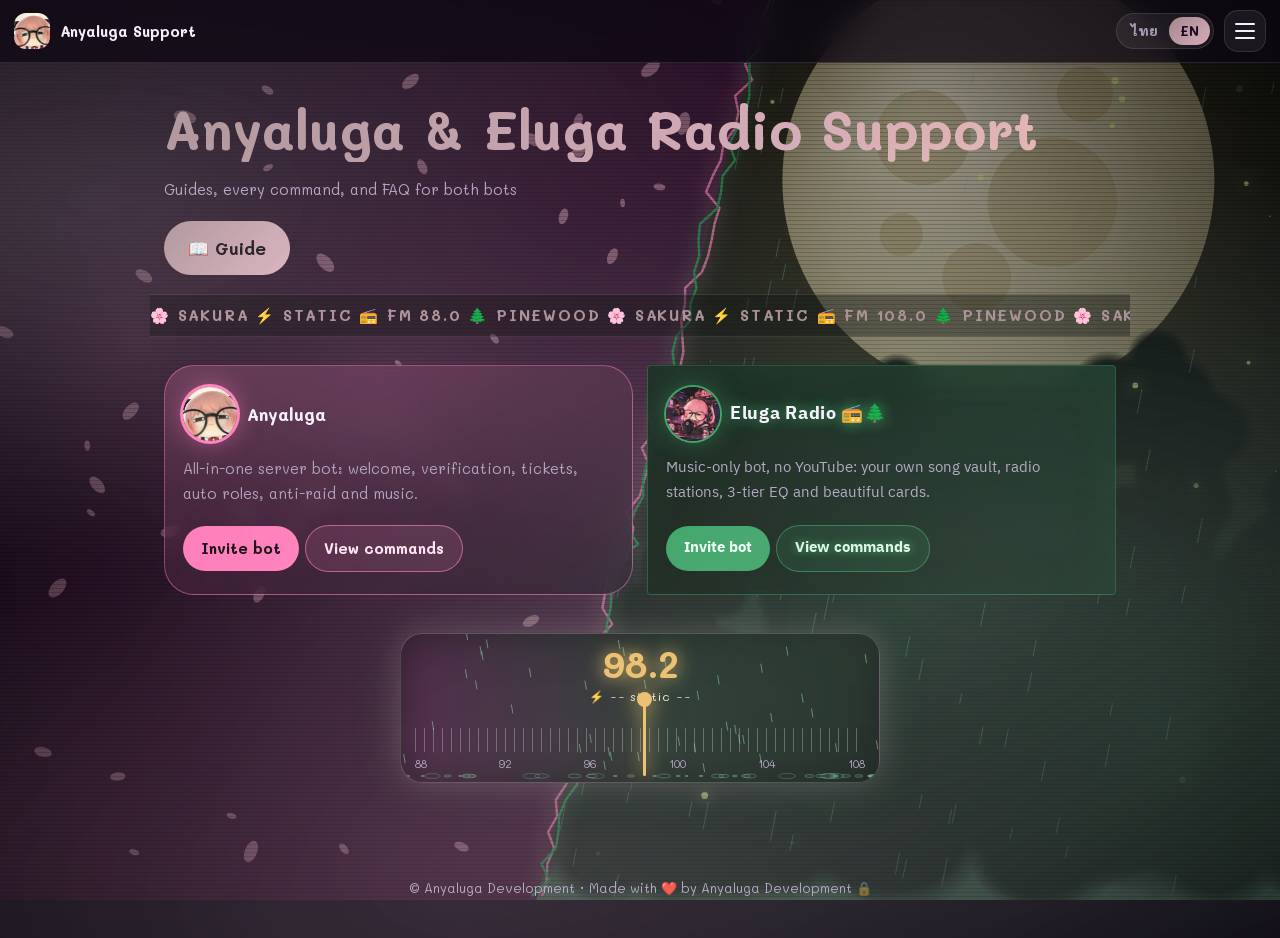
==== commit 942271dd: "Add files via upload" ====
--- a/index.html
+++ b/index.html
@@ -87,7 +87,7 @@
 <header><a class="br" href="#home"><img src="[data-uri]" alt=""><span>Anyaluga Support</span></a><button id="lang" aria-label="Language"></button><button id="menu" aria-label="Menu"><s></s><s></s><s></s></button></header>
 <div id="veil"></div><div id="drawer"><a href="#home"><s>🏠</s><span data-t="nHome"></span></a><a href="#guide"><s>📖</s><span data-t="nGuide"></span></a><a href="#start"><s>🚀</s><span data-t="nStart"></span></a><a href="#cmd"><s>⌨️</s><span data-t="nCmd"></span></a><a href="#faq"><s>💬</s><span data-t="nFaq"></span></a><a href="#contact"><s>📮</s><span data-t="nContact"></span></a></div>
 <main>
-<section class="pg" id="home"><h1 class="gl" data-t="h1"></h1><p class="m" data-t="sub"></p><div class="mq"><div>🌸 SAKURA ⚡ STATIC 📻 FM 88.0 🌲 PINEWOOD 🌸 SAKURA ⚡ STATIC 📻 FM 108.0 🌲 PINEWOOD 🌸 SAKURA ⚡ STATIC 📻 FM 88.0 🌲 PINEWOOD </div></div>
+<section class="pg" id="home"><h1 class="gl" data-t="h1"></h1><p class="m" data-t="sub"></p><p><a class="btn" href="#guide" style="font-size:17px;padding:13px 24px"><span>📖 </span><span data-t="nGuide"></span></a></p><div class="mq"><div>🌸 SAKURA ⚡ STATIC 📻 FM 88.0 🌲 PINEWOOD 🌸 SAKURA ⚡ STATIC 📻 FM 108.0 🌲 PINEWOOD 🌸 SAKURA ⚡ STATIC 📻 FM 88.0 🌲 PINEWOOD </div></div>
 <div class="g">
 <div class="card A"><h3><img class="lg" src="[data-uri]">Anyaluga</h3><p class="m" data-t="dA"></p><a class="btn" href="https://discord.com/oauth2/authorize?client_id=1532922436503470170&permissions=271707184&scope=bot%20applications.commands" data-t="inv"></a><a class="btn s" href="#cmd" onclick="pick('A')" data-t="seeCmd"></a></div>
 <div class="card E"><h3><img class="lg" src="[data-uri]">Eluga Radio 📻🌲</h3><p class="m" data-t="dE"></p><a class="btn" href="https://discord.com/oauth2/authorize?client_id=1552625930252451850&permissions=3196928&scope=bot%20applications.commands" data-t="inv"></a><a class="btn s" href="#cmd" onclick="pick('E')" data-t="seeCmd"></a></div></div><div class="dial2" id="dial"><canvas id="dr"></canvas><div class="dn"><b id="fr">98.0</b><small id="st"></small></div><div class="tk"></div><div class="nm"><span>88</span><span>92</span><span>96</span><span>100</span><span>104</span><span>108</span></div><div class="nd2" id="nd"></div></div></section>
